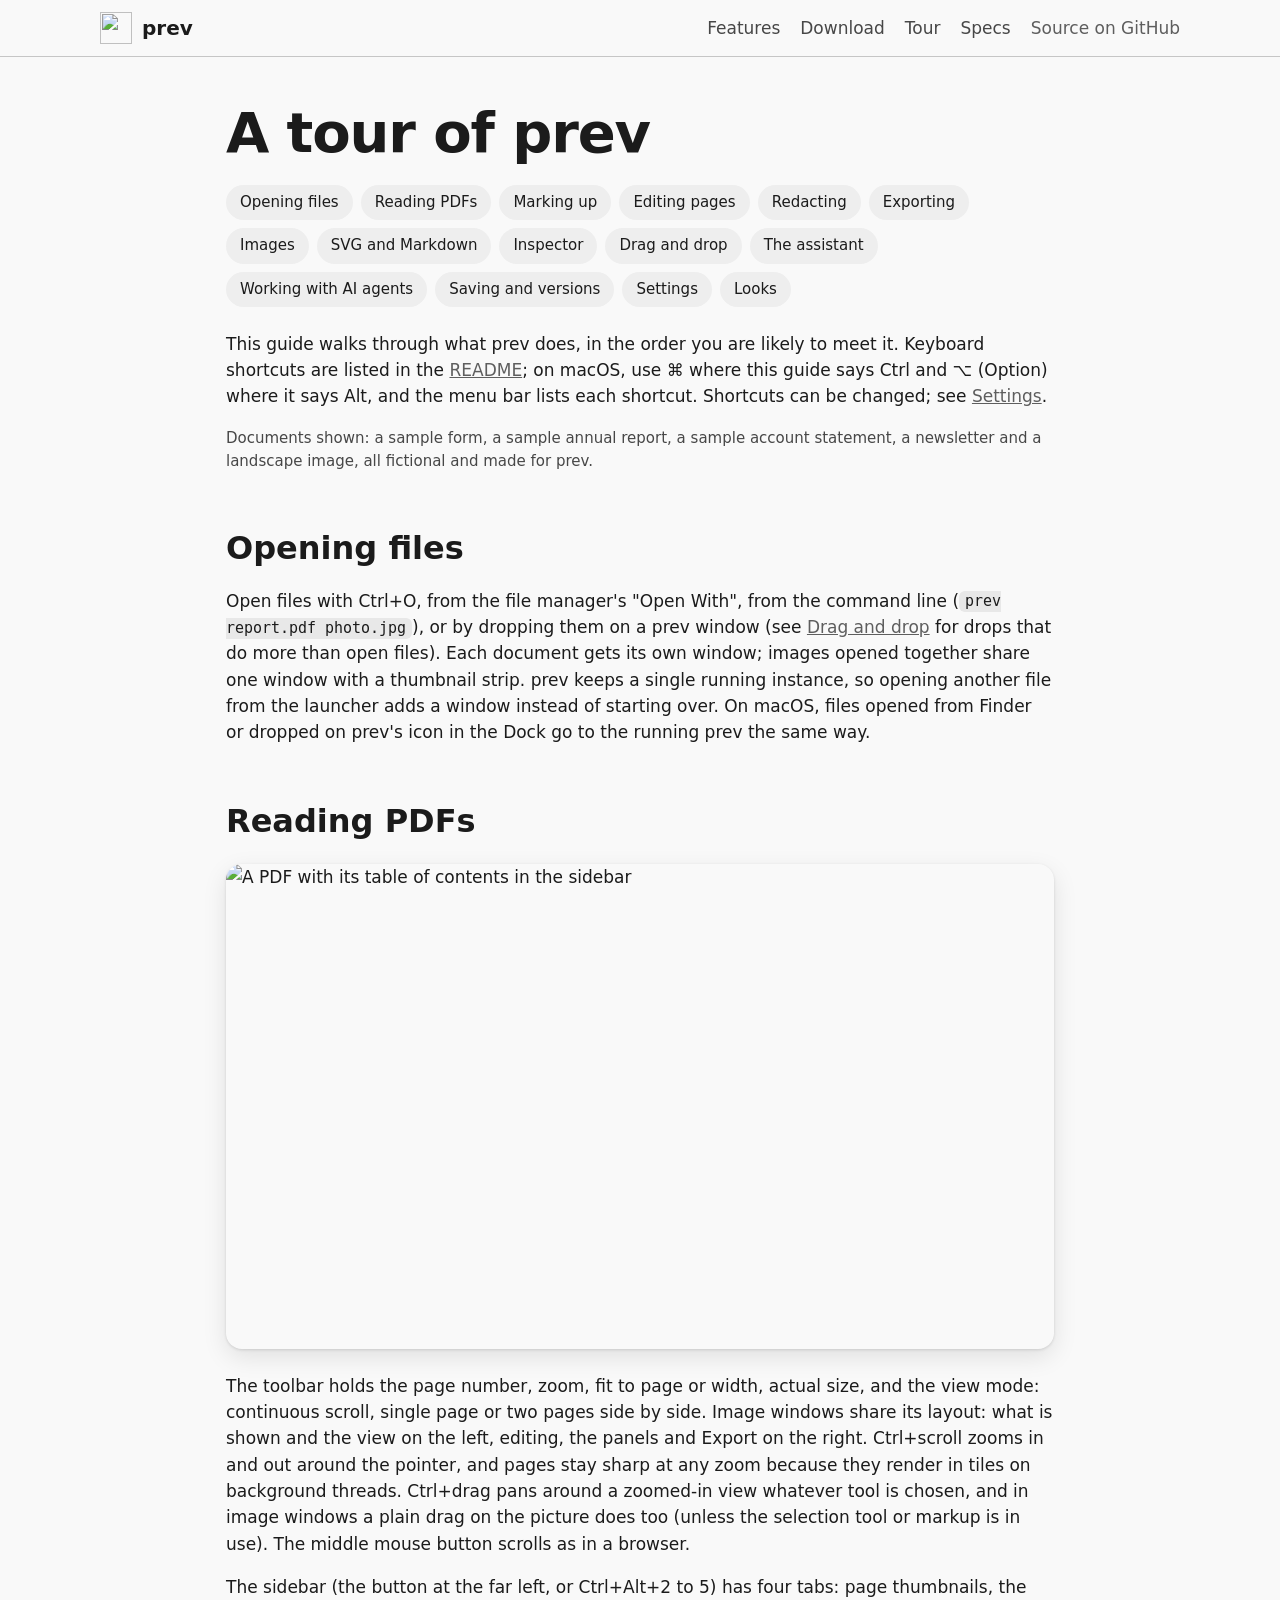
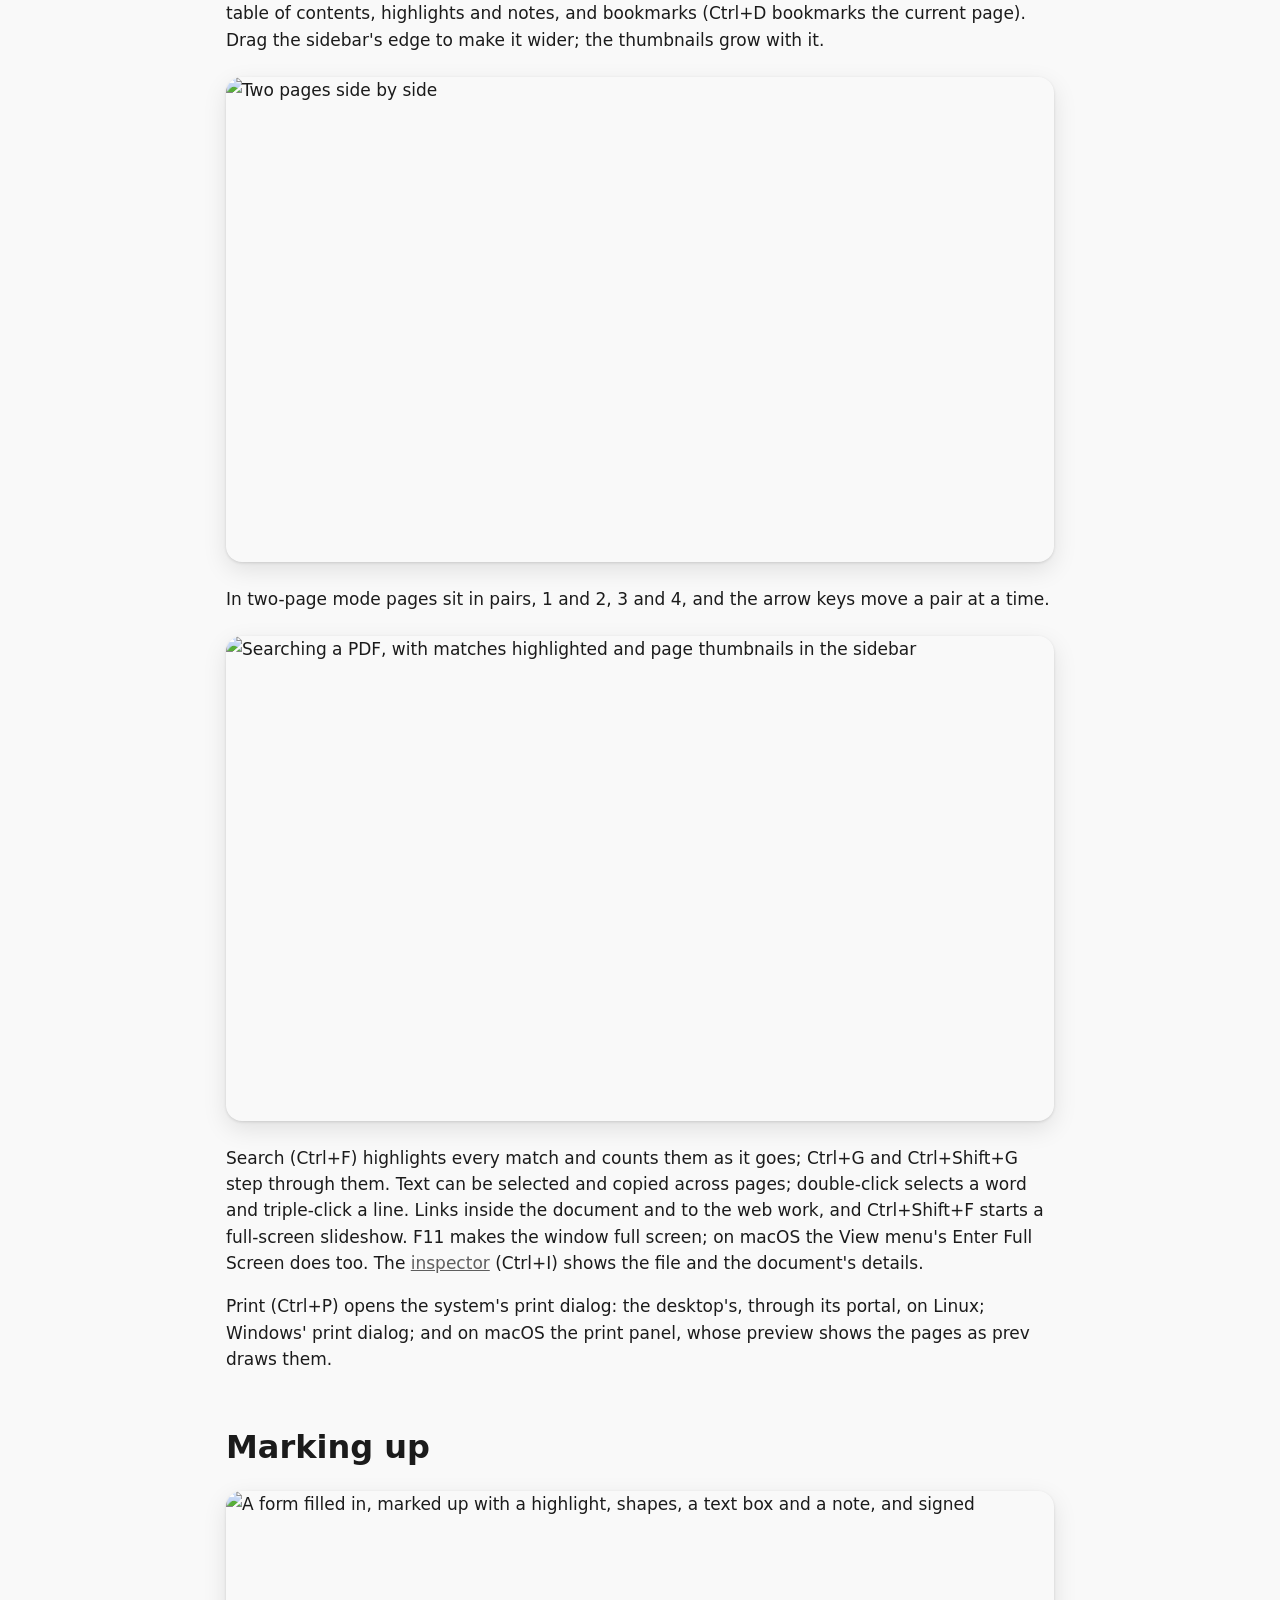
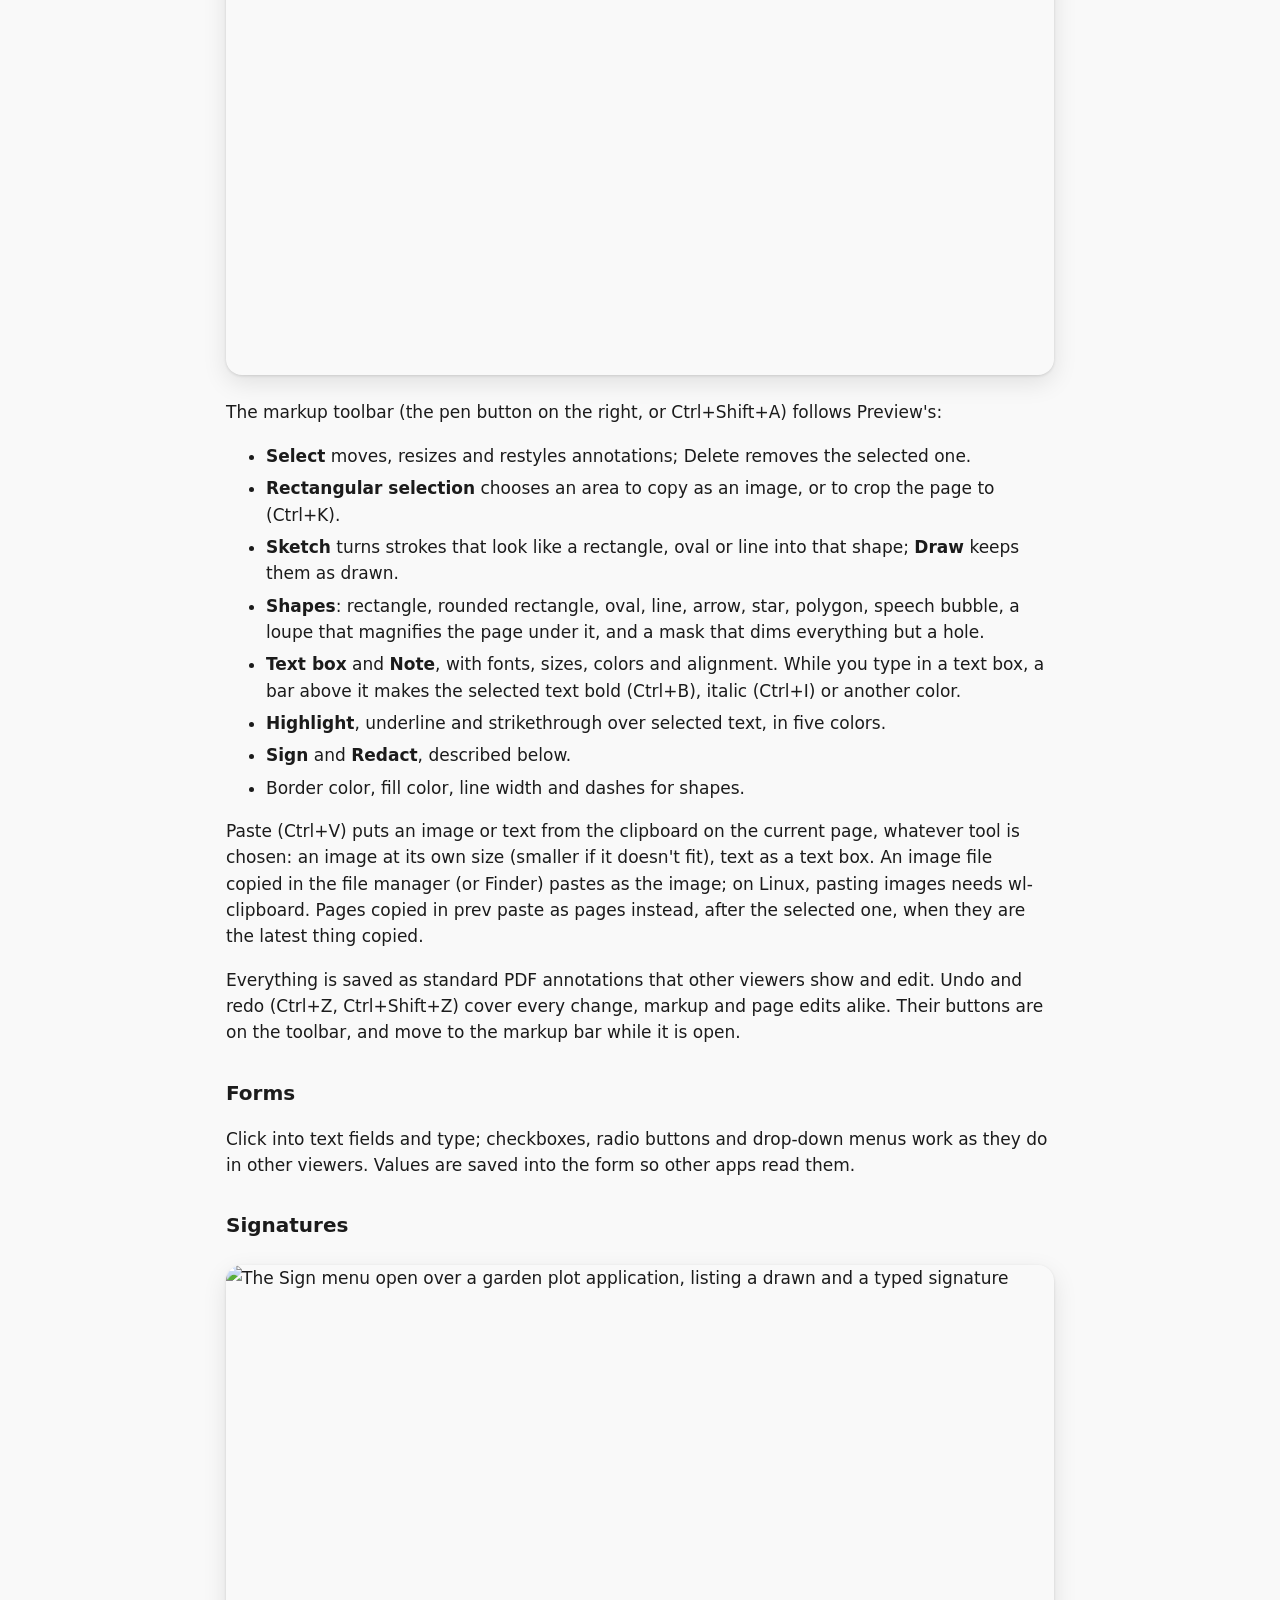
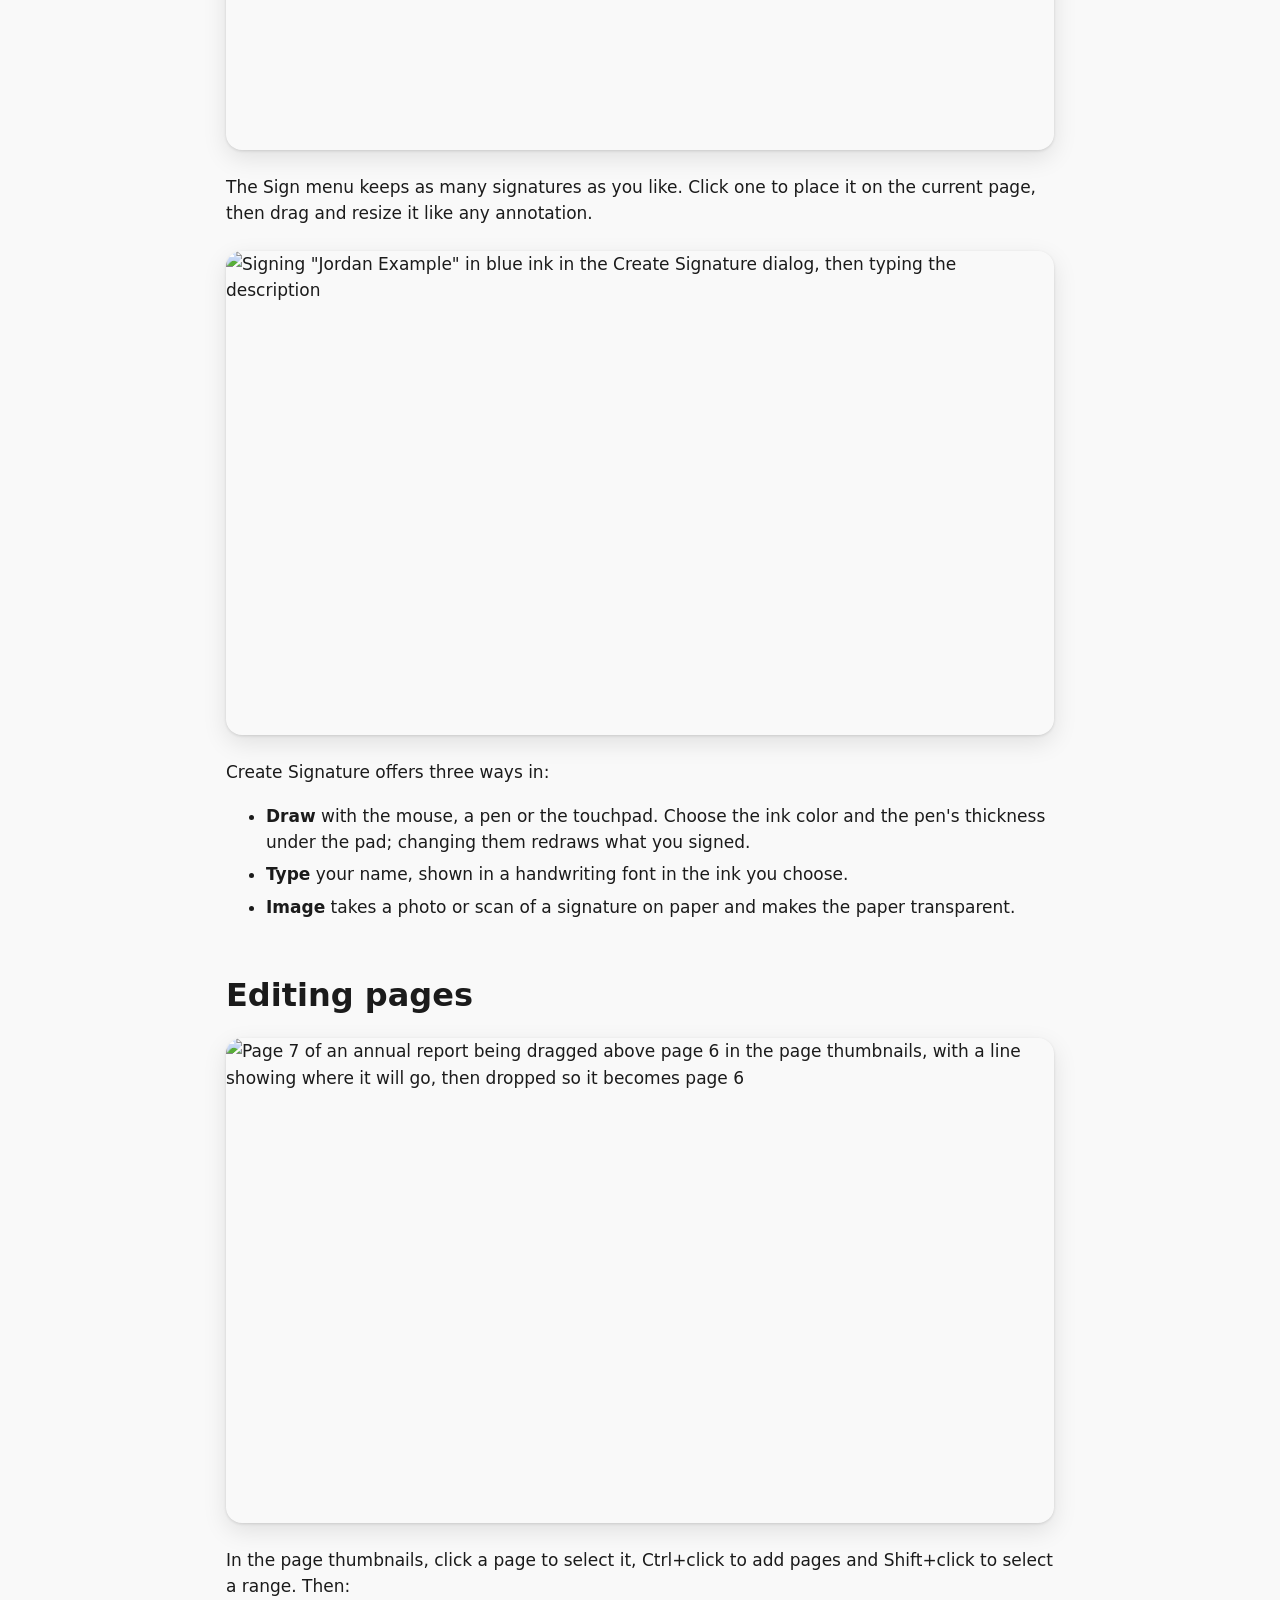
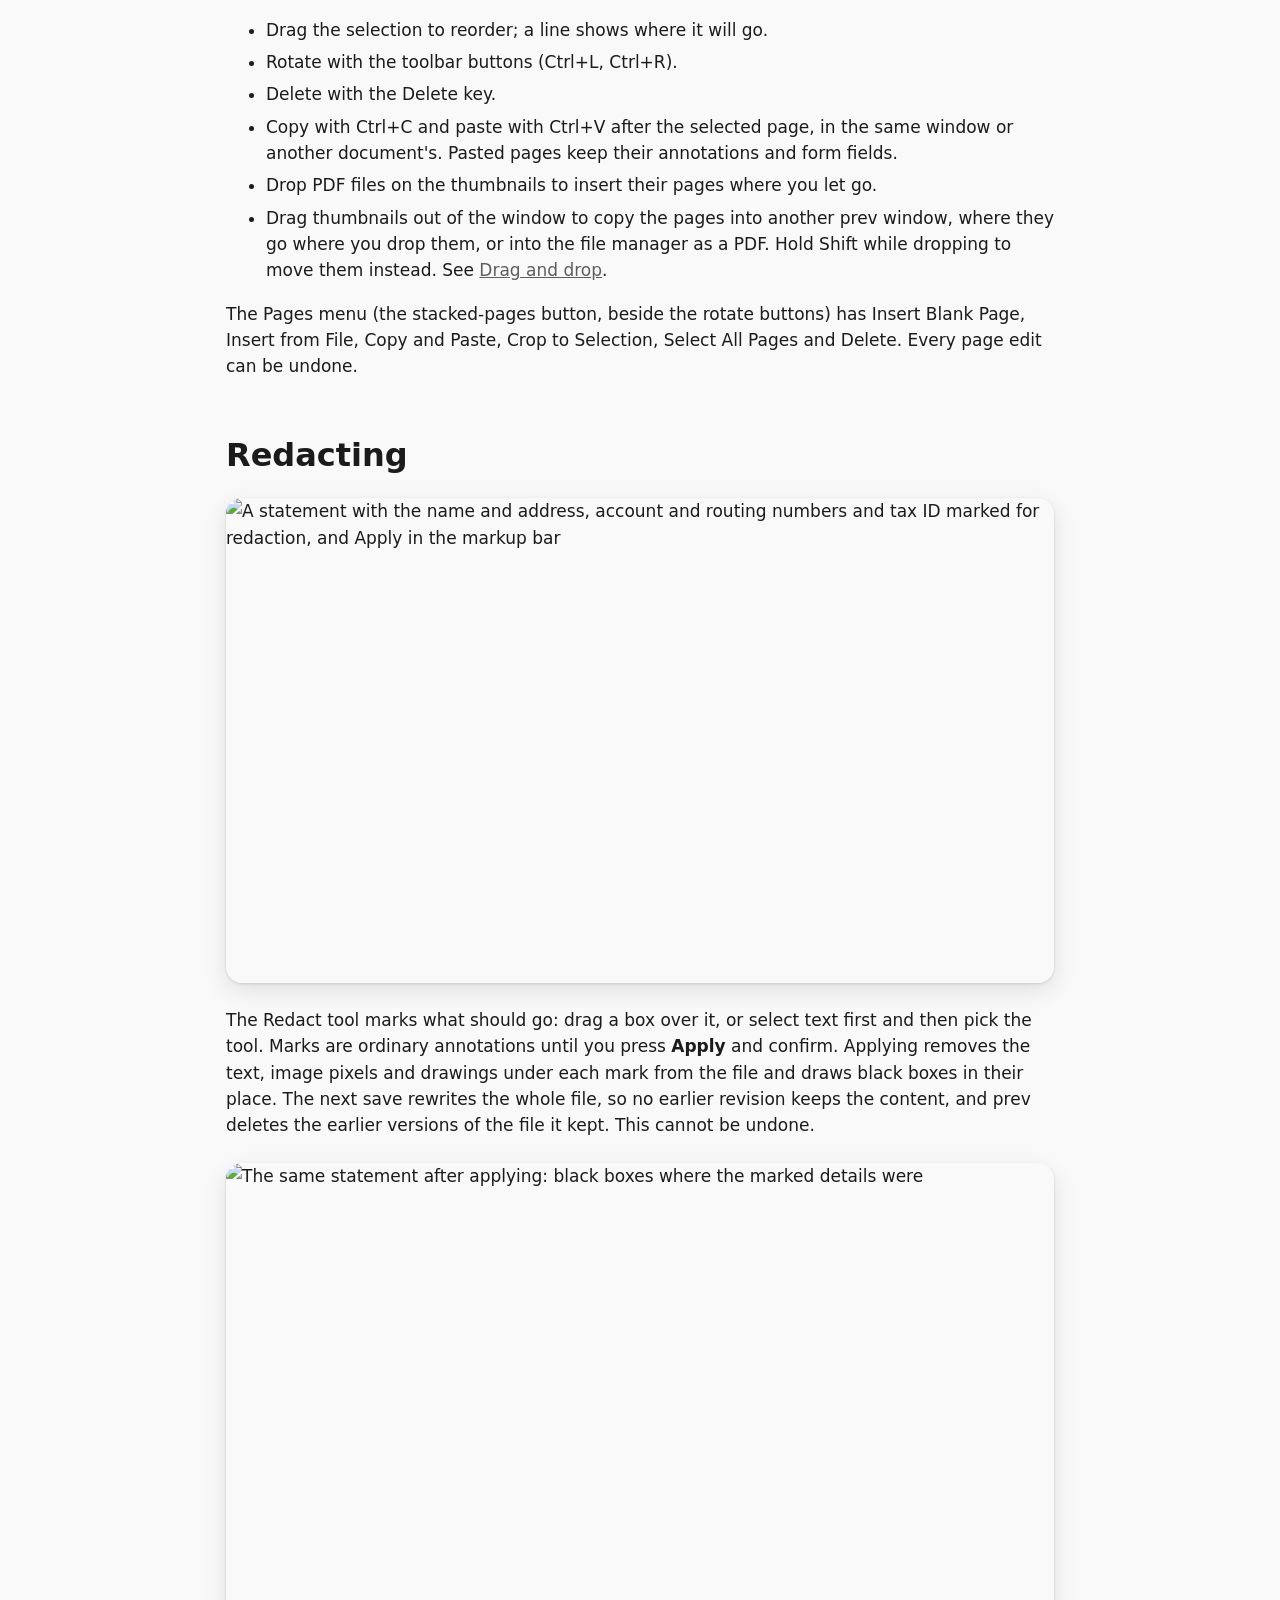
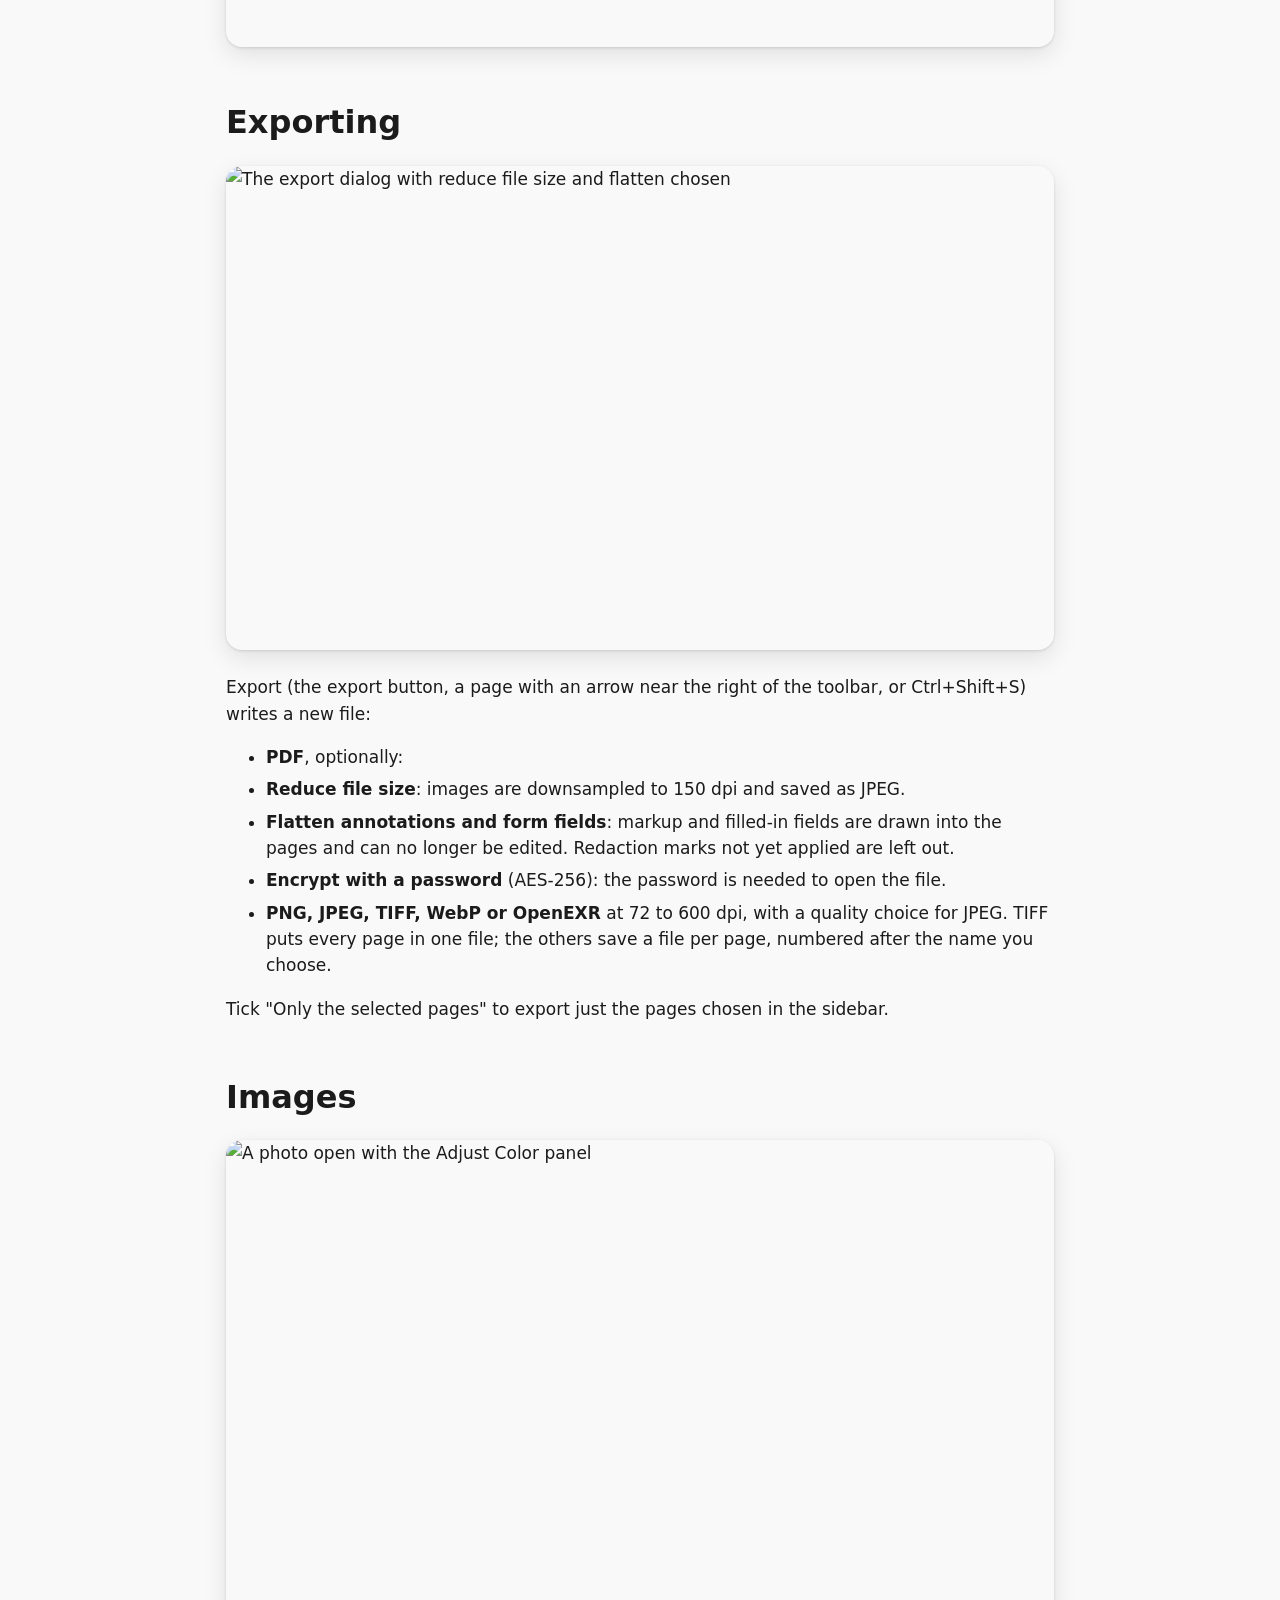
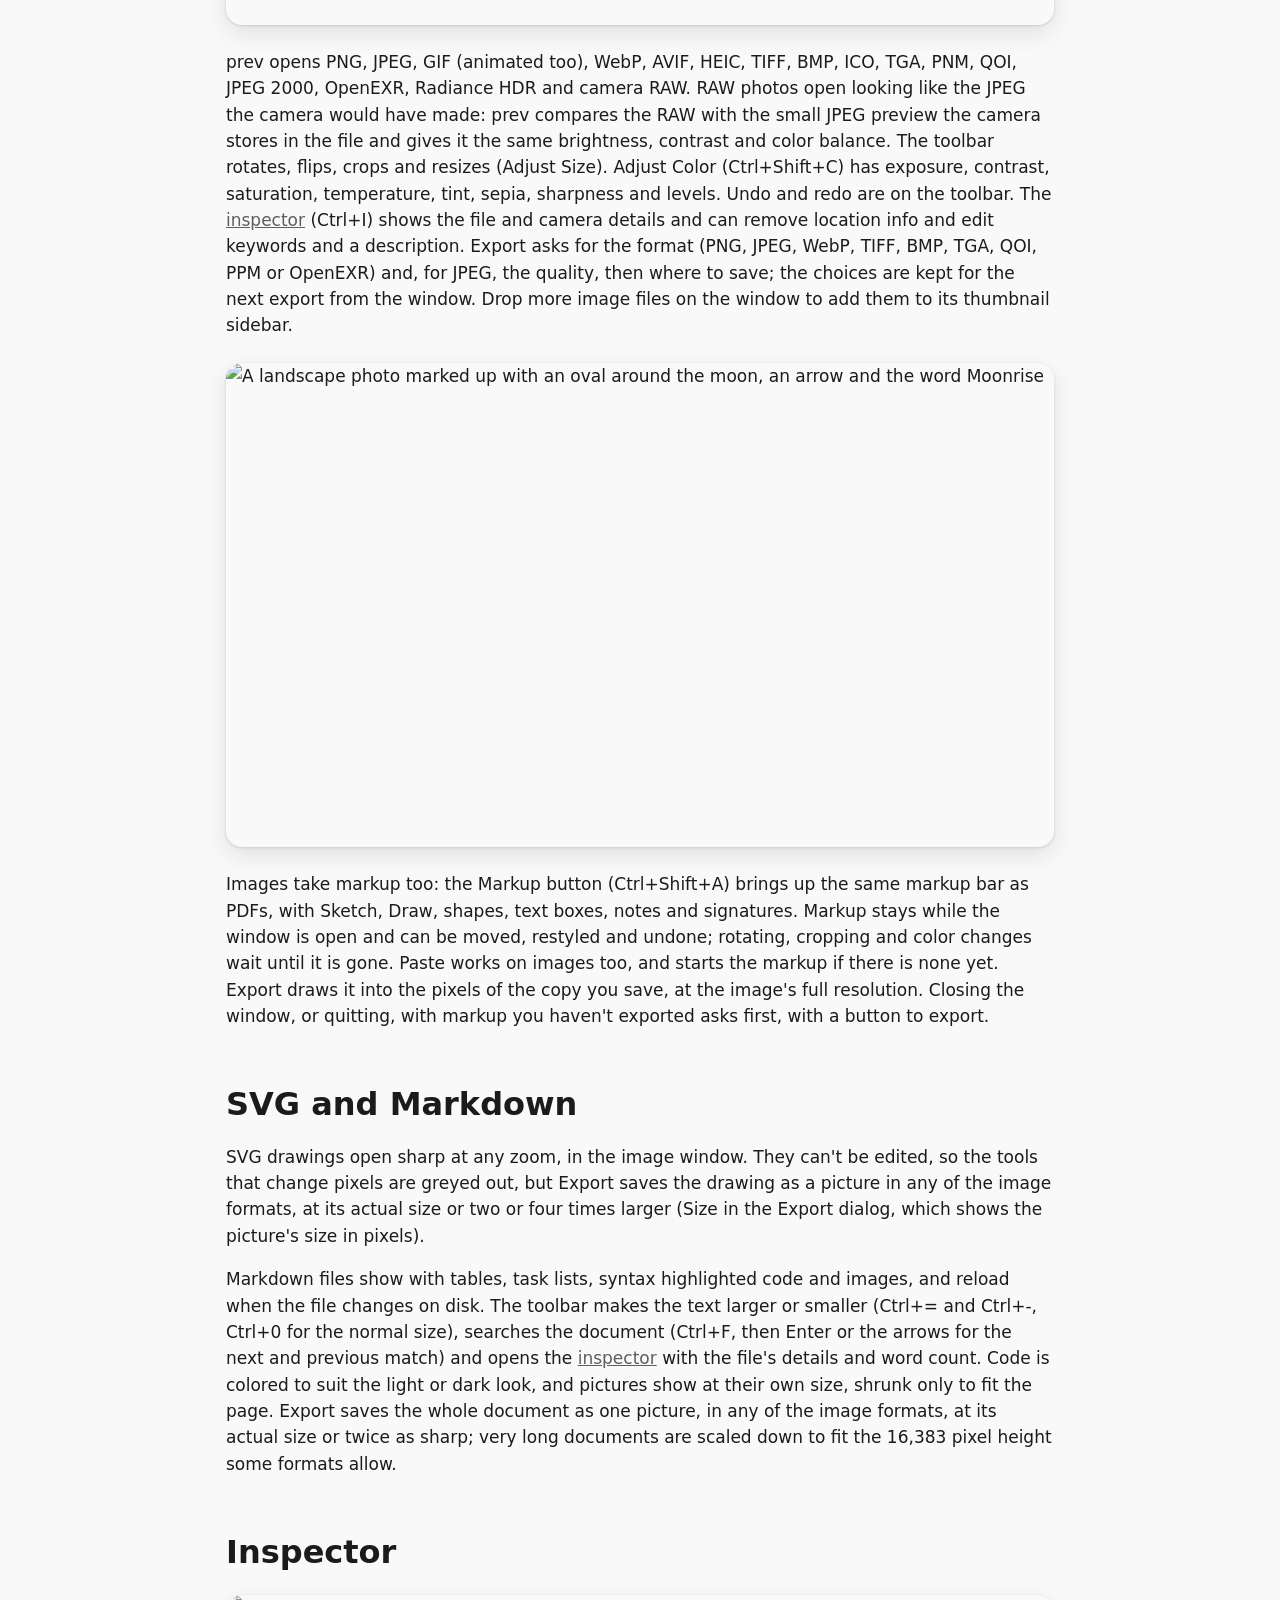
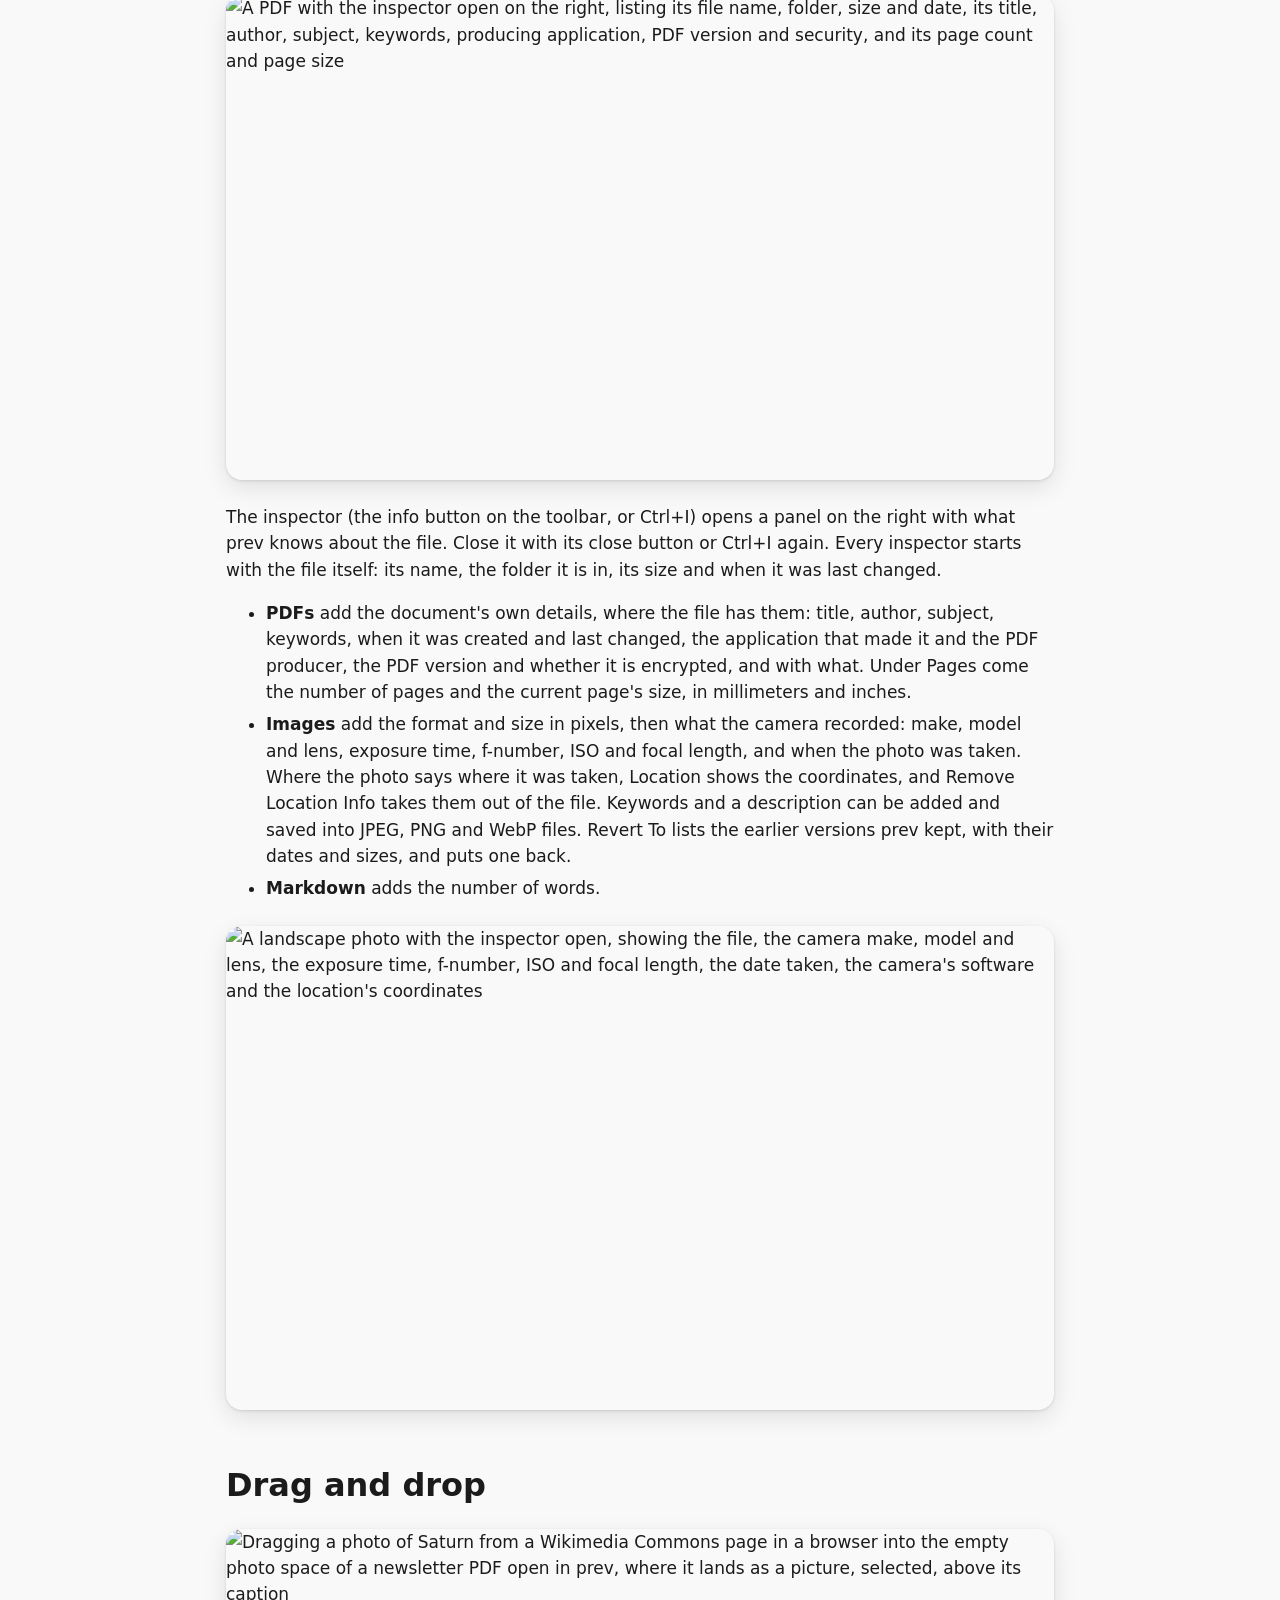
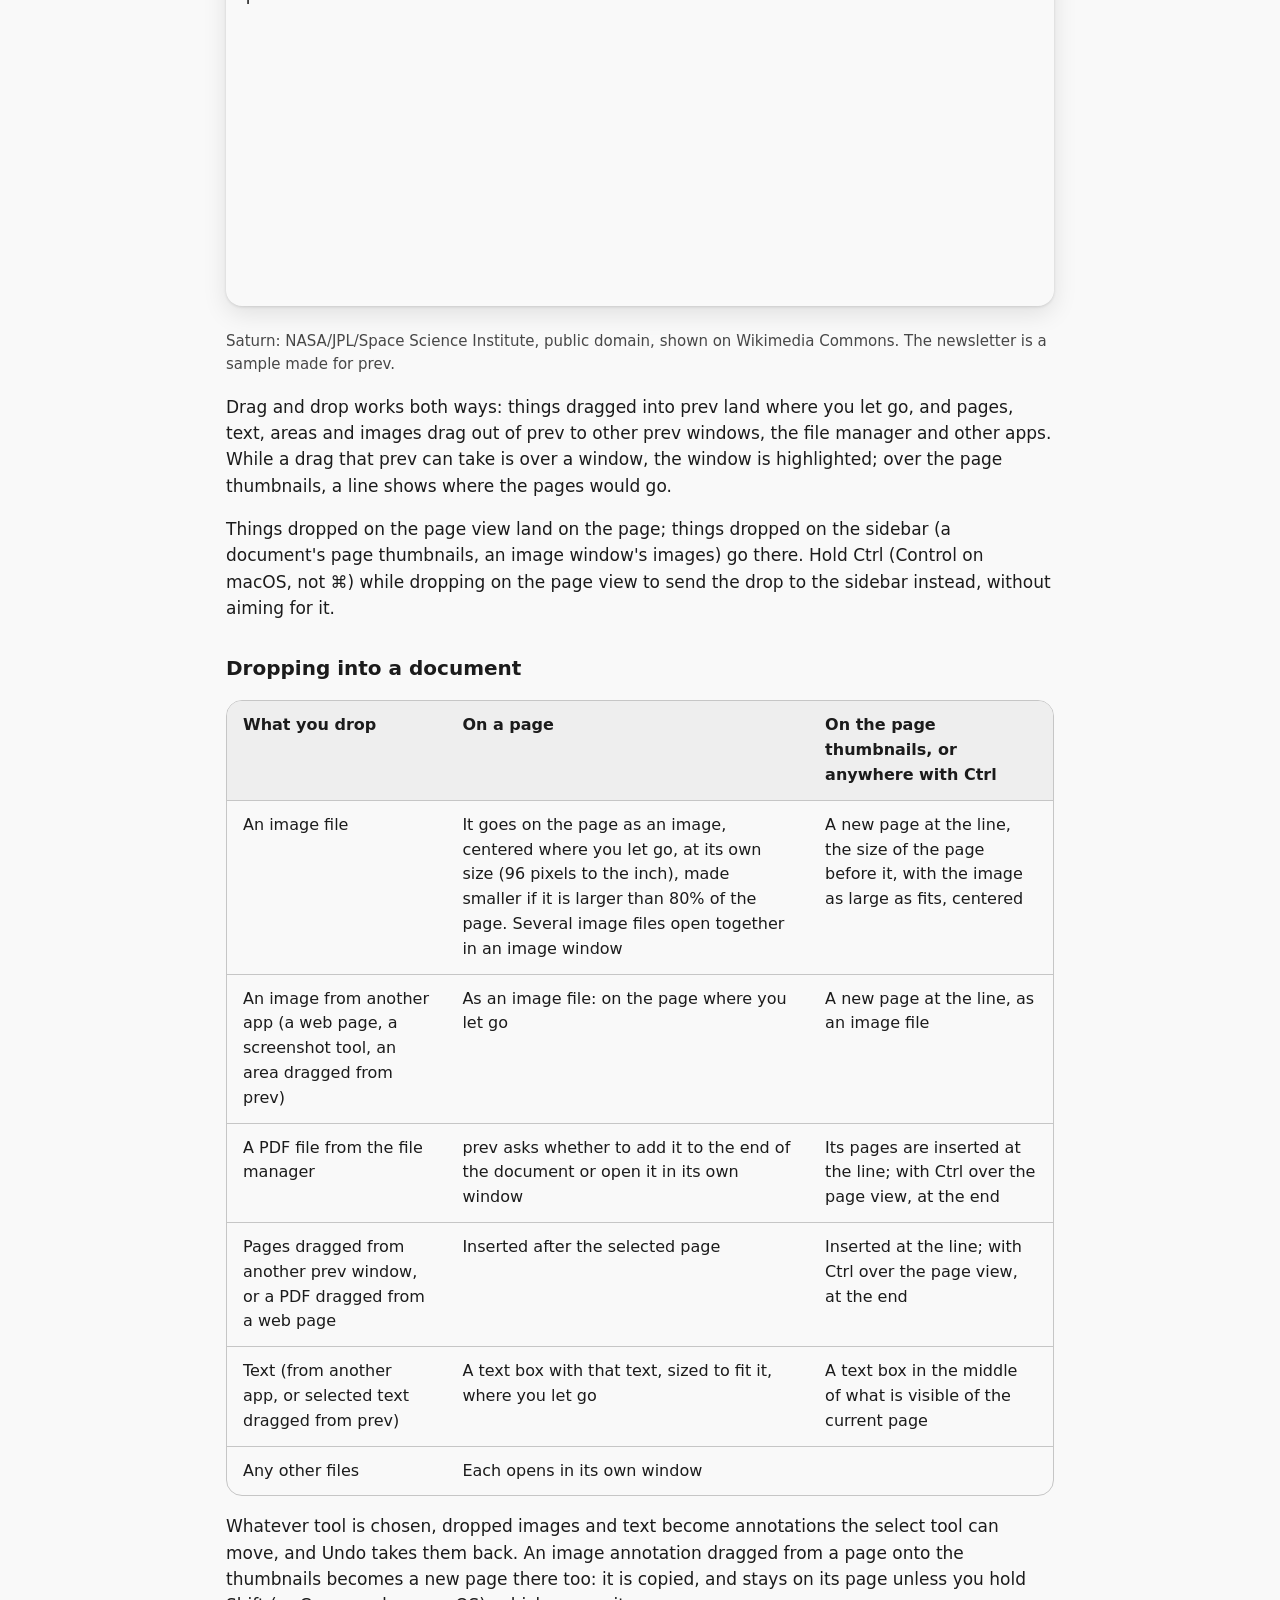
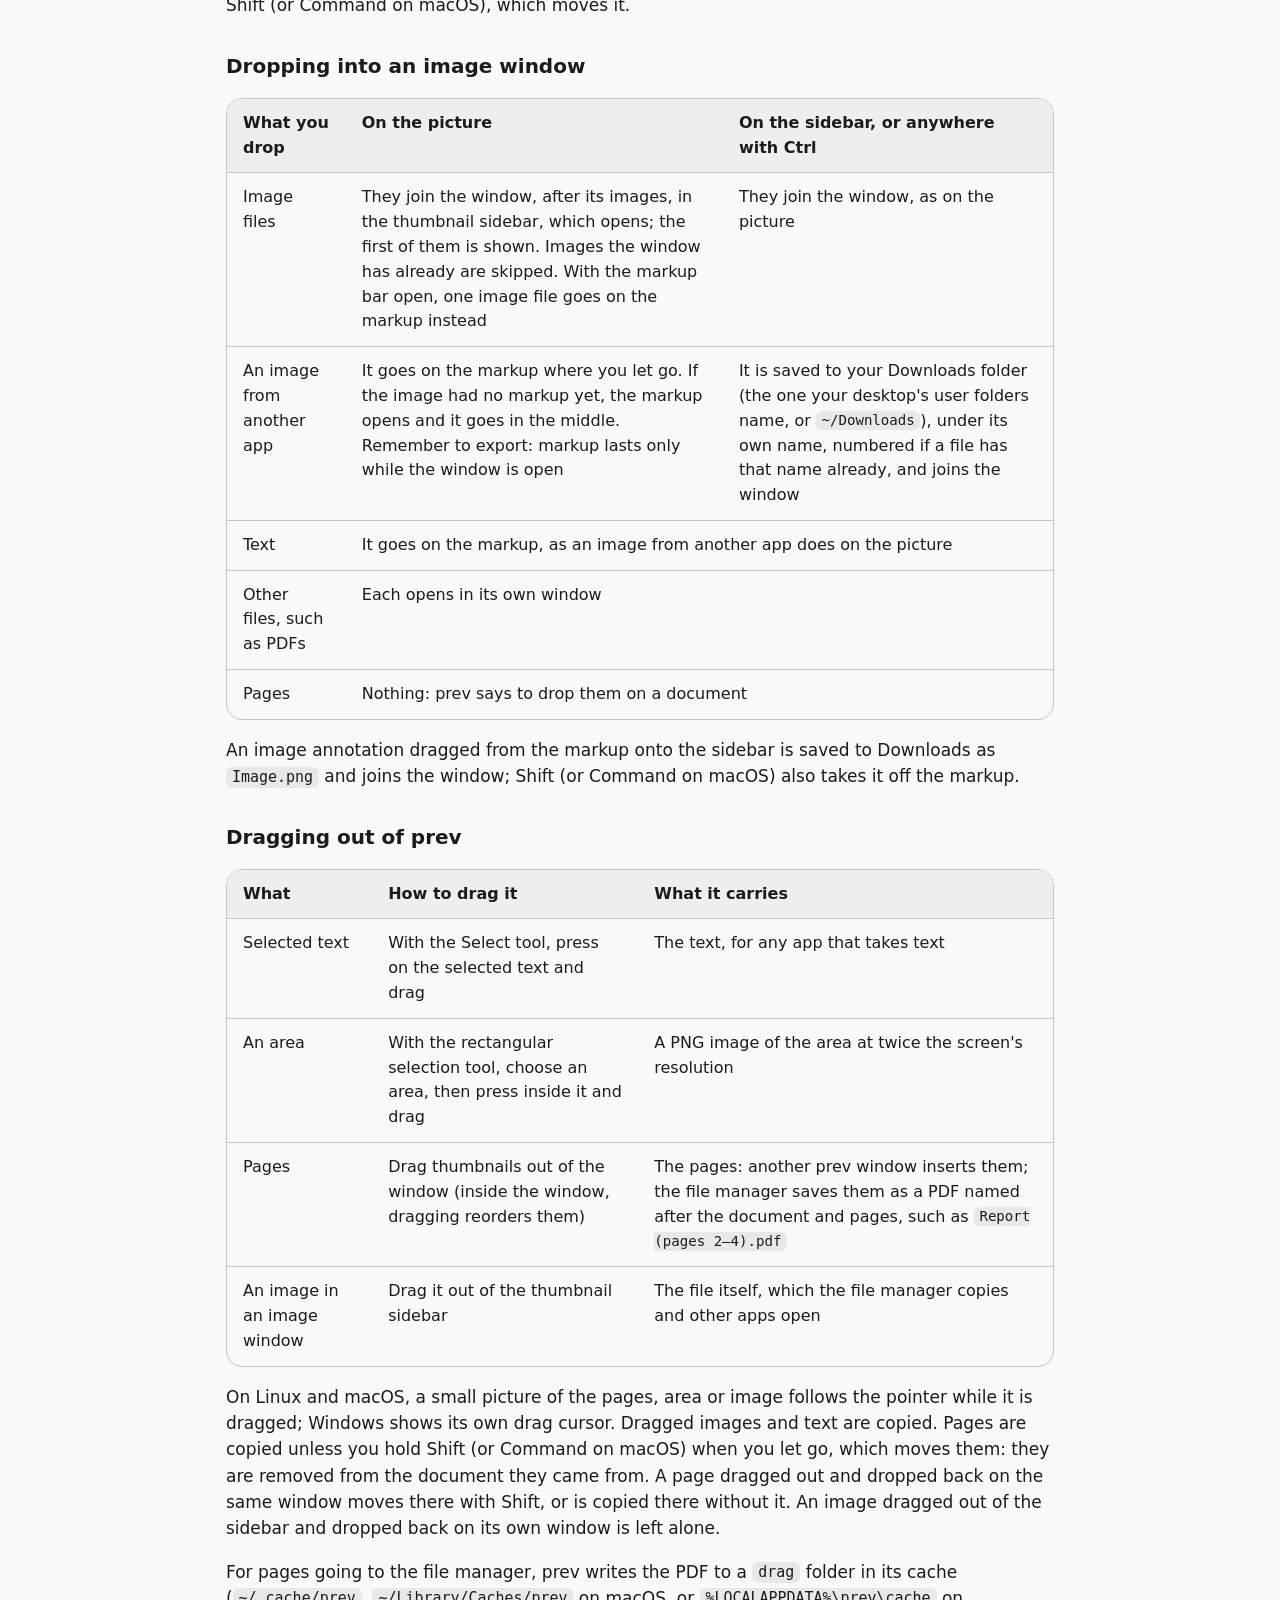
==== site/guide.html @ cb528631 "docs: describe what 2.2.3 brings - The README, the tour and the specifications cover styled text in " ====
<!doctype html>
<html lang="en">
<head>
<meta charset="utf-8">
<meta name="viewport" content="width=device-width, initial-scale=1">
<title>A tour of prev</title>
<meta name="description" content="A walkthrough of everything prev does: reading and marking up PDFs, forms and signatures, page editing, redaction, images, drag and drop, AI agents and settings.">
<link rel="icon" href="icon.svg" type="image/svg+xml">
<link rel="stylesheet" href="style.css">
</head>
<body>

<header class="top">
  <a class="brand" href="./"><img src="icon.svg" alt="" width="32" height="32">prev</a>
  <nav>
    <a href="./#features">Features</a>
    <a href="./#download">Download</a>
    <a href="guide.html">Tour</a>
    <a href="specs.html">Specs</a>
    <a class="repo" href="https://github.com/scrambletools/prev">Source on GitHub</a>
  </nav>
</header>

<main class="guide">
  <h1>A tour of prev</h1>
  <nav class="contents" aria-label="Contents">

<ul>
<li><a href="#opening-files">Opening files</a></li>
<li><a href="#reading-pdfs">Reading PDFs</a></li>
<li><a href="#marking-up">Marking up</a></li>
<li><a href="#editing-pages">Editing pages</a></li>
<li><a href="#redacting">Redacting</a></li>
<li><a href="#exporting">Exporting</a></li>
<li><a href="#images">Images</a></li>
<li><a href="#svg-and-markdown">SVG and Markdown</a></li>
<li><a href="#inspector">Inspector</a></li>
<li><a href="#drag-and-drop">Drag and drop</a></li>
<li><a href="#assistant">The assistant</a></li>
<li><a href="#ai-agents">Working with AI agents</a></li>
<li><a href="#saving-and-versions">Saving and versions</a></li>
<li><a href="#settings">Settings</a></li>
<li><a href="#looks">Looks</a></li>
</ul>

  </nav>
<p>This guide walks through what prev does, in the order you are likely to
meet it. Keyboard shortcuts are listed in the <a href="https://github.com/scrambletools/prev#keyboard-shortcuts">README</a>;
on macOS, use ⌘ where this guide says Ctrl and ⌥ (Option) where it says
Alt, and the menu bar lists each shortcut. Shortcuts can be changed; see
<a href="#settings">Settings</a>.</p>
<p class="small">Documents shown: a sample form, a sample annual report, a sample
account statement, a newsletter and a landscape image, all fictional and
made for prev.</p>
<h2 id="opening-files">Opening files</h2>
<p>Open files with Ctrl+O, from the file manager's "Open With", from the
command line (<code>prev report.pdf photo.jpg</code>), or by dropping them on a prev
window (see <a href="#drag-and-drop">Drag and drop</a> for drops that do more than
open files). Each document gets its own window; images opened together
share one window with a thumbnail strip. prev keeps a single running instance,
so opening another file from the launcher adds a window instead of
starting over. On macOS, files opened from Finder or dropped on prev's
icon in the Dock go to the running prev the same way.</p>
<h2 id="reading-pdfs">Reading PDFs</h2>
<figure><img class="shot" src="screenshots/table-of-contents.png" alt="A PDF with its table of contents in the sidebar" width="1360" height="796" loading="lazy"></figure>
<p>The toolbar holds the page number, zoom, fit to page or width, actual
size, and the view mode: continuous scroll, single page or two pages side
by side. Image windows share its layout: what is shown and the view on
the left, editing, the panels and Export on the right.
Ctrl+scroll zooms in and out around the pointer, and pages stay sharp at
any zoom because they render in tiles on background threads. Ctrl+drag pans
around a zoomed-in view whatever tool is chosen, and in image windows a
plain drag on the picture does too (unless the selection tool or markup
is in use). The middle mouse button scrolls as in a browser.</p>
<p>The sidebar (the button at the far left, or Ctrl+Alt+2 to 5) has four
tabs: page thumbnails, the table of contents, highlights and notes, and
bookmarks (Ctrl+D bookmarks the current page). Drag the sidebar's edge to
make it wider; the thumbnails grow with it.</p>
<figure><img class="shot" src="screenshots/two-pages.png" alt="Two pages side by side" width="1360" height="796" loading="lazy"></figure>
<p>In two-page mode pages sit in pairs, 1 and 2, 3 and 4, and the arrow keys
move a pair at a time.</p>
<figure><img class="shot" src="screenshots/search.png" alt="Searching a PDF, with matches highlighted and page thumbnails in the sidebar" width="1360" height="796" loading="lazy"></figure>
<p>Search (Ctrl+F) highlights every match and counts them as it goes;
Ctrl+G and Ctrl+Shift+G step through them. Text can be selected and
copied across pages; double-click selects a word and triple-click a line.
Links inside the document and to the web work, and Ctrl+Shift+F starts a
full-screen slideshow. F11 makes the window full screen; on macOS the
View menu's Enter Full Screen does too. The <a href="#inspector">inspector</a>
(Ctrl+I) shows the file and the document's details.</p>
<p>Print (Ctrl+P) opens the system's print dialog: the desktop's, through
its portal, on Linux; Windows' print dialog; and on macOS the print panel,
whose preview shows the pages as prev draws them.</p>
<h2 id="marking-up">Marking up</h2>
<figure><img class="shot" src="screenshots/markup.png" alt="A form filled in, marked up with a highlight, shapes, a text box and a note, and signed" width="1360" height="796" loading="lazy"></figure>
<p>The markup toolbar (the pen button on the right, or Ctrl+Shift+A) follows
Preview's:</p>
<ul>
<li><strong>Select</strong> moves, resizes and restyles annotations; Delete removes the
  selected one.</li>
<li><strong>Rectangular selection</strong> chooses an area to copy as an image, or to
  crop the page to (Ctrl+K).</li>
<li><strong>Sketch</strong> turns strokes that look like a rectangle, oval or line into
  that shape; <strong>Draw</strong> keeps them as drawn.</li>
<li><strong>Shapes</strong>: rectangle, rounded rectangle, oval, line, arrow, star,
  polygon, speech bubble, a loupe that magnifies the page under it, and a
  mask that dims everything but a hole.</li>
<li><strong>Text box</strong> and <strong>Note</strong>, with fonts, sizes, colors and alignment. While you type in a text box, a bar above it makes the selected text bold (Ctrl+B), italic (Ctrl+I) or another color.</li>
<li><strong>Highlight</strong>, underline and strikethrough over selected text, in five
  colors.</li>
<li><strong>Sign</strong> and <strong>Redact</strong>, described below.</li>
<li>Border color, fill color, line width and dashes for shapes.</li>
</ul>
<p>Paste (Ctrl+V) puts an image or text from the clipboard on the current
page, whatever tool is chosen: an image at its own size (smaller if it
doesn't fit), text as a text box. An image file copied in the file
manager (or Finder) pastes as the image; on Linux, pasting images needs
wl-clipboard. Pages copied in prev paste as pages instead,
after the selected one, when they are the latest thing copied.</p>
<p>Everything is saved as standard PDF annotations that other viewers show
and edit. Undo and redo (Ctrl+Z, Ctrl+Shift+Z) cover every change,
markup and page edits alike. Their buttons are on the toolbar, and move
to the markup bar while it is open.</p>
<h3 id="forms">Forms</h3>
<p>Click into text fields and type; checkboxes, radio buttons and drop-down
menus work as they do in other viewers. Values are saved into the form so
other apps read them.</p>
<h3 id="signatures">Signatures</h3>
<figure><img class="shot" src="screenshots/signatures.png" alt="The Sign menu open over a garden plot application, listing a drawn and a typed signature" width="1360" height="796" loading="lazy"></figure>
<p>The Sign menu keeps as many signatures as you like. Click one to place it
on the current page, then drag and resize it like any annotation.</p>
<figure><img class="shot" src="screenshots/signature-draw.gif" alt="Signing &quot;Jordan Example&quot; in blue ink in the Create Signature dialog, then typing the description" width="1360" height="796" loading="lazy"></figure>
<p>Create Signature offers three ways in:</p>
<ul>
<li><strong>Draw</strong> with the mouse, a pen or the touchpad. Choose the ink color
  and the pen's thickness under the pad; changing them redraws what you
  signed.</li>
<li><strong>Type</strong> your name, shown in a handwriting font in the ink you choose.</li>
<li><strong>Image</strong> takes a photo or scan of a signature on paper and makes the
  paper transparent.</li>
</ul>
<h2 id="editing-pages">Editing pages</h2>
<figure><img class="shot" src="screenshots/pages.gif" alt="Page 7 of an annual report being dragged above page 6 in the page thumbnails, with a line showing where it will go, then dropped so it becomes page 6" width="1360" height="796" loading="lazy"></figure>
<p>In the page thumbnails, click a page to select it, Ctrl+click to add
pages and Shift+click to select a range. Then:</p>
<ul>
<li>Drag the selection to reorder; a line shows where it will go.</li>
<li>Rotate with the toolbar buttons (Ctrl+L, Ctrl+R).</li>
<li>Delete with the Delete key.</li>
<li>Copy with Ctrl+C and paste with Ctrl+V after the selected page, in the
  same window or another document's. Pasted pages keep their annotations
  and form fields.</li>
<li>Drop PDF files on the thumbnails to insert their pages where you let
  go.</li>
<li>Drag thumbnails out of the window to copy the pages into another prev
  window, where they go where you drop them, or into the file manager as
  a PDF. Hold Shift while dropping to move them instead. See
  <a href="#drag-and-drop">Drag and drop</a>.</li>
</ul>
<p>The Pages menu (the stacked-pages button, beside the rotate buttons) has
Insert Blank Page, Insert from File, Copy and Paste, Crop to Selection,
Select All Pages and Delete. Every page edit can be undone.</p>
<h2 id="redacting">Redacting</h2>
<figure><img class="shot" src="screenshots/redaction.png" alt="A statement with the name and address, account and routing numbers and tax ID marked for redaction, and Apply in the markup bar" width="1360" height="796" loading="lazy"></figure>
<p>The Redact tool marks what should go: drag a box over it, or select text
first and then pick the tool. Marks are ordinary annotations until you
press <strong>Apply</strong> and confirm. Applying removes the text, image pixels and
drawings under each mark from the file and draws black boxes in their
place. The next save rewrites the whole file, so no earlier revision
keeps the content, and prev deletes the earlier versions of the file it
kept. This cannot be undone.</p>
<figure><img class="shot" src="screenshots/redaction-applied.png" alt="The same statement after applying: black boxes where the marked details were" width="1360" height="796" loading="lazy"></figure>
<h2 id="exporting">Exporting</h2>
<figure><img class="shot" src="screenshots/export.png" alt="The export dialog with reduce file size and flatten chosen" width="1360" height="796" loading="lazy"></figure>
<p>Export (the export button, a page with an arrow near the right of the
toolbar, or Ctrl+Shift+S) writes a new file:</p>
<ul>
<li><strong>PDF</strong>, optionally:</li>
<li><strong>Reduce file size</strong>: images are downsampled to 150 dpi and saved as
    JPEG.</li>
<li><strong>Flatten annotations and form fields</strong>: markup and filled-in fields
    are drawn into the pages and can no longer be edited. Redaction
    marks not yet applied are left out.</li>
<li><strong>Encrypt with a password</strong> (AES-256): the password is needed to open
    the file.</li>
<li><strong>PNG, JPEG, TIFF, WebP or OpenEXR</strong> at 72 to 600 dpi, with a quality
  choice for JPEG. TIFF puts every page in one file; the others save a
  file per page, numbered after the name you choose.</li>
</ul>
<p>Tick "Only the selected pages" to export just the pages chosen in the
sidebar.</p>
<h2 id="images">Images</h2>
<figure><img class="shot" src="screenshots/image-editing.png" alt="A photo open with the Adjust Color panel" width="1360" height="796" loading="lazy"></figure>
<p>prev opens PNG, JPEG, GIF (animated too), WebP, AVIF, HEIC, TIFF, BMP,
ICO, TGA, PNM, QOI, JPEG 2000, OpenEXR, Radiance HDR and camera RAW.
RAW photos open looking like the JPEG the camera would have made: prev
compares the RAW with the small JPEG preview the camera stores in the
file and gives it the same brightness, contrast and color balance. The
toolbar rotates, flips, crops and resizes (Adjust Size). Adjust Color
(Ctrl+Shift+C) has exposure, contrast, saturation, temperature, tint,
sepia, sharpness and levels. Undo and redo are on the toolbar. The
<a href="#inspector">inspector</a> (Ctrl+I) shows the file and camera details and can remove
location info and edit keywords and a description. Export asks for the
format (PNG, JPEG, WebP, TIFF, BMP, TGA, QOI, PPM or OpenEXR) and, for
JPEG, the quality, then where to save; the choices are kept for the next
export from the window. Drop more image files
on the window to add them to its thumbnail sidebar.</p>
<figure><img class="shot" src="screenshots/image-markup.png" alt="A landscape photo marked up with an oval around the moon, an arrow and the word Moonrise" width="1360" height="796" loading="lazy"></figure>
<p>Images take markup too: the Markup button (Ctrl+Shift+A) brings up the
same markup bar as PDFs, with Sketch, Draw, shapes, text boxes, notes and
signatures. Markup stays while the window is open and can be moved,
restyled and undone; rotating, cropping and color changes wait until it
is gone. Paste works on images too, and starts the markup if there is
none yet. Export draws it into the pixels of the copy you save, at the
image's full resolution. Closing the window, or quitting, with markup
you haven't exported asks first, with a button to export.</p>
<h2 id="svg-and-markdown">SVG and Markdown</h2>
<p>SVG drawings open sharp at any zoom, in the image window. They can't be
edited, so the tools that change pixels are greyed out, but Export saves
the drawing as a picture in any of the image formats, at its actual size
or two or four times larger (Size in the Export dialog, which shows the
picture's size in pixels).</p>
<p>Markdown files show with tables, task lists, syntax highlighted code and
images, and reload when the file changes on disk. The toolbar makes the
text larger or smaller (Ctrl+= and Ctrl+-, Ctrl+0 for the normal size),
searches the document (Ctrl+F, then Enter or the arrows for the next and
previous match) and opens the <a href="#inspector">inspector</a> with the
file's details and word count. Code is colored to suit the light or dark look, and pictures show
at their own size, shrunk only to fit the page. Export saves the whole
document as one picture, in any of the image formats, at its actual size
or twice as sharp; very long documents are scaled down to fit the
16,383 pixel height some formats allow.</p>
<h2 id="inspector">Inspector</h2>
<figure><img class="shot" src="screenshots/inspector.png" alt="A PDF with the inspector open on the right, listing its file name, folder, size and date, its title, author, subject, keywords, producing application, PDF version and security, and its page count and page size" width="1360" height="796" loading="lazy"></figure>
<p>The inspector (the info button on the toolbar, or Ctrl+I) opens a panel
on the right with what prev knows about the file. Close it with its close
button or Ctrl+I again. Every inspector starts with the file itself: its
name, the folder it is in, its size and when it was last changed.</p>
<ul>
<li><strong>PDFs</strong> add the document's own details, where the file has them: title,
  author, subject, keywords, when it was created and last changed, the
  application that made it and the PDF producer, the PDF version and
  whether it is encrypted, and with what. Under Pages come the number of
  pages and the current page's size, in millimeters and inches.</li>
<li><strong>Images</strong> add the format and size in pixels, then what the camera
  recorded: make, model and lens, exposure time, f-number, ISO and focal
  length, and when the photo was taken. Where the photo says where it was
  taken, Location shows the coordinates, and Remove Location Info takes
  them out of the file. Keywords and a description can be added and
  saved into JPEG, PNG and WebP files. Revert To lists the earlier
  versions prev kept, with their dates and sizes, and puts one back.</li>
<li><strong>Markdown</strong> adds the number of words.</li>
</ul>
<figure><img class="shot" src="screenshots/image-inspector.png" alt="A landscape photo with the inspector open, showing the file, the camera make, model and lens, the exposure time, f-number, ISO and focal length, the date taken, the camera's software and the location's coordinates" width="1360" height="796" loading="lazy"></figure>
<h2 id="drag-and-drop">Drag and drop</h2>
<figure><img class="shot" src="screenshots/drag-from-browser.gif" alt="Dragging a photo of Saturn from a Wikimedia Commons page in a browser into the empty photo space of a newsletter PDF open in prev, where it lands as a picture, selected, above its caption" width="1360" height="620" loading="lazy"></figure>
<p class="small">Saturn: NASA/JPL/Space Science Institute, public domain, shown on
Wikimedia Commons. The newsletter is a sample made for prev.</p>
<p>Drag and drop works both ways: things dragged into prev land where you
let go, and pages, text, areas and images drag out of prev to other prev
windows, the file manager and other apps. While a drag that prev can
take is over a window, the window is highlighted; over the page
thumbnails, a line shows where the pages would go.</p>
<p>Things dropped on the page view land on the page; things dropped on
the sidebar (a document's page thumbnails, an image window's images) go
there. Hold Ctrl (Control on macOS, not ⌘) while dropping on the page
view to send the drop to the sidebar instead, without aiming for it.</p>
<h3 id="dropping-into-a-document">Dropping into a document</h3>
<div class="table"><table>
<thead>
<tr>
<th>What you drop</th>
<th>On a page</th>
<th>On the page thumbnails, or anywhere with Ctrl</th>
</tr>
</thead>
<tbody>
<tr>
<td>An image file</td>
<td>It goes on the page as an image, centered where you let go, at its own size (96 pixels to the inch), made smaller if it is larger than 80% of the page. Several image files open together in an image window</td>
<td>A new page at the line, the size of the page before it, with the image as large as fits, centered</td>
</tr>
<tr>
<td>An image from another app (a web page, a screenshot tool, an area dragged from prev)</td>
<td>As an image file: on the page where you let go</td>
<td>A new page at the line, as an image file</td>
</tr>
<tr>
<td>A PDF file from the file manager</td>
<td>prev asks whether to add it to the end of the document or open it in its own window</td>
<td>Its pages are inserted at the line; with Ctrl over the page view, at the end</td>
</tr>
<tr>
<td>Pages dragged from another prev window, or a PDF dragged from a web page</td>
<td>Inserted after the selected page</td>
<td>Inserted at the line; with Ctrl over the page view, at the end</td>
</tr>
<tr>
<td>Text (from another app, or selected text dragged from prev)</td>
<td>A text box with that text, sized to fit it, where you let go</td>
<td>A text box in the middle of what is visible of the current page</td>
</tr>
<tr>
<td>Any other files</td>
<td colspan="2">Each opens in its own window</td>
</tr>
</tbody>
</table></div>
<p>Whatever tool is chosen, dropped images and text become annotations the
select tool can move, and Undo takes them back. An image annotation
dragged from a page onto the thumbnails becomes a new page there too:
it is copied, and stays on its page unless you hold Shift
(or Command on macOS), which moves it.</p>
<h3 id="dropping-into-an-image-window">Dropping into an image window</h3>
<div class="table"><table>
<thead>
<tr>
<th>What you drop</th>
<th>On the picture</th>
<th>On the sidebar, or anywhere with Ctrl</th>
</tr>
</thead>
<tbody>
<tr>
<td>Image files</td>
<td>They join the window, after its images, in the thumbnail sidebar, which opens; the first of them is shown. Images the window has already are skipped. With the markup bar open, one image file goes on the markup instead</td>
<td>They join the window, as on the picture</td>
</tr>
<tr>
<td>An image from another app</td>
<td>It goes on the markup where you let go. If the image had no markup yet, the markup opens and it goes in the middle. Remember to export: markup lasts only while the window is open</td>
<td>It is saved to your Downloads folder (the one your desktop's user folders name, or <code>~/Downloads</code>), under its own name, numbered if a file has that name already, and joins the window</td>
</tr>
<tr>
<td>Text</td>
<td colspan="2">It goes on the markup, as an image from another app does on the picture</td>
</tr>
<tr>
<td>Other files, such as PDFs</td>
<td colspan="2">Each opens in its own window</td>
</tr>
<tr>
<td>Pages</td>
<td colspan="2">Nothing: prev says to drop them on a document</td>
</tr>
</tbody>
</table></div>
<p>An image annotation dragged from the markup onto the sidebar is saved
to Downloads as <code>Image.png</code> and joins the window; Shift (or Command on
macOS) also takes it off the markup.</p>
<h3 id="dragging-out-of-prev">Dragging out of prev</h3>
<div class="table"><table>
<thead>
<tr>
<th>What</th>
<th>How to drag it</th>
<th>What it carries</th>
</tr>
</thead>
<tbody>
<tr>
<td>Selected text</td>
<td>With the Select tool, press on the selected text and drag</td>
<td>The text, for any app that takes text</td>
</tr>
<tr>
<td>An area</td>
<td>With the rectangular selection tool, choose an area, then press inside it and drag</td>
<td>A PNG image of the area at twice the screen's resolution</td>
</tr>
<tr>
<td>Pages</td>
<td>Drag thumbnails out of the window (inside the window, dragging reorders them)</td>
<td>The pages: another prev window inserts them; the file manager saves them as a PDF named after the document and pages, such as <code>Report (pages 2–4).pdf</code></td>
</tr>
<tr>
<td>An image in an image window</td>
<td>Drag it out of the thumbnail sidebar</td>
<td>The file itself, which the file manager copies and other apps open</td>
</tr>
</tbody>
</table></div>
<p>On Linux and macOS, a small picture of the pages, area or image follows
the pointer while it is dragged; Windows shows its own drag cursor.
Dragged images and text are copied. Pages are copied unless you hold
Shift (or Command on macOS) when you let go, which moves them: they are
removed from the document they came from. A page dragged out and dropped
back on the same window moves there with Shift, or is copied there
without it. An image dragged out of the sidebar and dropped back on its
own window is left alone.</p>
<p>For pages going to the file manager, prev writes the PDF to a <code>drag</code>
folder in its cache (<code>~/.cache/prev</code>, <code>~/Library/Caches/prev</code> on macOS, or
<code>%LOCALAPPDATA%\prev\cache</code> on Windows); it is removed when the next drag
starts and when prev quits.</p>
<h3 id="browsers-and-other-apps">Browsers and other apps</h3>
<ul>
<li>Chromium hands over the picture itself, so it arrives at full size.
  Browsers that give only the picture's web address have it downloaded
  (with curl, within 20 seconds and 64 MB); on Linux without curl
  installed, the address arrives as text instead. Windows includes curl.</li>
<li>Links to anything other than a picture or a PDF arrive as their
  address, as text; prev does not fetch them.</li>
<li>On Linux, drag and drop does not need wl-clipboard; copying and
  pasting images does.</li>
<li>On Windows and macOS, these keys work for drags from any app.</li>
<li>Wayland tells the window under a drag nothing about the keys held. prev
  sees Shift and Ctrl during drags from other apps because Hyprland moves
  the keyboard focus with the pointer; under compositors that do not,
  they work only for drags that start in prev. Hyprland also never
  reports whether a drop copied or moved, so prev goes by Shift at both
  ends.</li>
</ul>
<h3 id="not-yet">Not yet</h3>
<ul>
<li>Annotations cannot be dragged out of a window, nor from one document
  to another; copy an area instead. Image annotations can go to their own
  window's sidebar, as above.</li>
<li>Images dropped on an image window's sidebar join it after its images,
  not where they are let go.</li>
<li>An image window showing a single image has no sidebar to drag it from;
  drag it from the file manager instead.</li>
<li>The page thumbnails do not scroll by themselves while dragging near
  their top or bottom; the scroll wheel scrolls them during a drag.</li>
</ul>
<h2 id="assistant">The assistant</h2>
<p>The assistant is a chat beside your document: ask about the file and it
reads what it needs, shows you where things are, and works in the file
for you with the same tools as an <a href="#ai-agents">AI agent</a>. The
robot head on the toolbar, before the markup button, opens it on the
right. Each window has its own chat, kept while the panel is closed;
New Chat starts over, and Stop ends an answer under way. When a chat
grows longer than a local model can read at once, its earlier part is
summarized so the chat can go on, and the panel says so.</p>
<p>The model gets only what it asks for through the tools, never the whole
file up front. With a local model nothing leaves your computer; with a
cloud model, what it reads goes to the provider, so use one you trust with
those files.</p>
<h3 id="assistant-models">Adding a model</h3>
<p>Open Settings, the Assistant tab, and pick a provider under Add a
model:</p>
<ul>
<li><strong>Ollama</strong>, or another server on your computer that speaks OpenAI's
  API, such as LM Studio or llama.cpp's: prev finds the running server
  and lists its models, with whether each can use tools, which the
  assistant needs, and whether it sees pictures. For Ollama, Context sets
  how much the model reads at once: more lets it take in more of a file,
  but takes more memory and can answer more slowly. Use another address
  reaches a server on another computer. With no server running, prev
  says so and links to its download.</li>
<li><strong>Anthropic, OpenAI or Google Gemini</strong>: a cloud model needs an API
  key from the provider; Get an API key opens the page that makes one.
  Paste it and Continue, and prev lists the provider's chat models, the
  recommended one first. The key is kept in the system's keychain (the
  Keychain on macOS, the Credential Manager on Windows, the Secret Service
  on Linux), never in prev's settings file, and once for all that
  provider's models; Change key replaces it. A new OpenAI or Anthropic
  account needs some credit bought before its key works.</li>
</ul>
<p>Add sends the model one short message, and adds it once it answers; if
it does not, the reason shows under it, with a link to the page that fixes
it where there is one, such as billing. A model the list leaves out can be
added by its name. The Assistant tab lists the models added, with the one
in use; the panel's menu under the field switches model at any time, even
mid-chat, grouped by provider.</p>
<figure><img class="shot" src="screenshots/settings-assistant.png" alt="The Assistant tab of Settings, listing a cloud model and a local model, with Ollama found running and its models ready to add" width="1360" height="791" loading="lazy"></figure>
<h3 id="assistant-chat">Chatting</h3>
<p>Type in the field and press Enter. The answer streams in as Markdown,
with each tool the model uses as a line of its own, and a small picture
for the tools that look at a page. Models that think before they answer
show their reasoning faintly as it comes, folded under Thoughts once they
answer. The assistant does what you ask it without asking again: the
switches that make prev ask before an agent acts are for outside agents.
A change it makes is one step of Undo, as yours are; signing and
applying redactions cannot be undone, so it does them only when asked.
A model that cannot see pictures gets the page's text instead.</p>
<h2 id="ai-agents">Working with AI agents</h2>
<p>An AI agent, such as Claude Code or a local model in an MCP client, can
work in prev for you: read a document, show you something in it, mark it
up, fill a form, sign, redact, rearrange pages, edit an image and export.
prev runs an MCP server, <code>prev --mcp</code>, which the agent starts and
talks to over standard input and output. It passes the agent's requests
to the prev you are using, starting prev if it is not running, so you can
watch the agent work in your own windows. Nothing listens on the network,
and prev bundles no model: what the agent reads goes to the model the
agent uses, so use one you trust with those files.</p>
<h3 id="agent-setup">Setting up an agent</h3>
<p>There is nothing to set up in prev. Add it to the agent as an MCP server
that runs <code>prev --mcp</code>. For Claude Code:</p>
<pre><code>claude mcp add prev -- prev --mcp</code></pre>
<p>Where <code>prev</code> is not on the path, give the whole path:
<code>/Applications/prev.app/Contents/MacOS/prev</code> on macOS,
<code>%LOCALAPPDATA%\Programs\prev\prev.exe</code> on Windows, and
<code>flatpak run io.github.scrambletools.prev</code> for the Flatpak. For a local
model, use an MCP client that works with it and add prev the same way;
most take a file like this:</p>
<pre><code>{ "mcpServers": { "prev": { "command": "prev", "args": ["--mcp"] } } }</code></pre>
<p>The first time an agent connects, prev asks whether to let it control
prev, in the window in front. Allow is remembered; Don't Allow lasts until
prev quits. Settings lists the agents you allowed, with Forget to be asked
again, and <strong>Allow outside control</strong> turns all of it off.</p>
<figure><img class="shot" src="screenshots/agent-connect.png" alt="prev asking: Allow Claude Code to control prev?, with Don't allow and Allow, over the annual report" width="1360" height="791" loading="lazy"></figure>
<h3 id="agent-approval">Asking before an agent acts</h3>
<p>Settings has a switch for each kind of thing an agent can do: read a
file, change the view or a window, mark up, edit, sign, apply redactions,
and export. With a switch on, prev shows what the agent asks to do in the
window it acts on, with Allow and Don't Allow, and the agent waits for
your answer. Signing and applying redactions ask at first, as Undo cannot
take them back; the others start off. The agent is told which tools ask,
so it can tell you to look at prev. The switches are for outside agents;
prev's own assistant acts on what you ask it without asking again.</p>
<figure class="portrait"><img class="shot" src="screenshots/agent-ask.png" alt="prev asking: Let Claude Code sign this file?, adding that Undo cannot take this back, over a filled-in membership form" width="900" height="995" loading="lazy"></figure>
<figure><img class="shot" src="screenshots/settings-outside-control.png" alt="The Agents tab of Settings: Allow outside control on, Claude Code allowed, and the Ask before an agent switches, with signing and applying redactions on" width="1360" height="791" loading="lazy"></figure>
<h3 id="agent-work">What agents can do</h3>
<ul>
<li><strong>Read</strong>: the windows open, a document's pages, text with its
  positions, search, annotations, form fields, saved signatures, pictures
  of pages and images, and Markdown files.</li>
<li><strong>Show you</strong>: go to a page or a place on it, zoom, change the view
  mode, outline an area or some text for a few seconds, open and close
  the sidebar, inspector and other panels, and size, place, focus and
  close windows. On Wayland a window cannot place itself, so there only
  its size changes.</li>
<li><strong>Mark up</strong>: highlights, notes, text boxes, shapes, arrows and
  redaction marks, on PDFs and on images.</li>
<li><strong>Edit</strong>: rotate, delete, move, insert and crop pages, fill form
  fields, place pictures, and crop, rotate, resize and adjust the color of
  images. A model that changes an image, such as to remove its background,
  takes it from prev and hands back the changed one, and prev keeps the
  image as it was among its versions.</li>
<li><strong>Sign, redact and export</strong>: place one of your saved signatures,
  apply redaction marks, and export to a new file.</li>
</ul>
<figure><img class="shot" src="screenshots/agent-point.png" alt="An agent pointing out the largest expense: the drip irrigation row of the budget's expenses table, outlined in the accent color" width="1360" height="791" loading="lazy"><figcaption>An agent showing you the largest expense as it tells you about it.</figcaption></figure>
<p>Agents work as you do: each change saves by itself and is one step of
Undo, so you can take back what an agent did.</p>
<h2 id="saving-and-versions">Saving and versions</h2>
<p>There is no Save command: edits to PDFs and images are written in place
a moment after you stop, and when a window closes. Before the first
write, prev keeps the original as a version in the version history
folder (<code>~/.local/share/prev/versions</code>; <code>%APPDATA%\prev\versions</code> on
Windows; <code>~/Library/Application Support/prev/versions</code> on macOS),
unless the settings say otherwise. For images, the inspector's Revert To
list puts an earlier version back; Revert To for PDFs is still to come.</p>
<h2 id="settings">Settings</h2>
<figure><img class="shot" src="screenshots/settings.png" alt="The Appearance tab of Settings: light or dark, the accent color, and how windows look" width="1360" height="791" loading="lazy"></figure>
<p>Settings opens over the current window, from the gear button at the end
of the toolbar or Ctrl+,. Close it with its close button, Escape or a
click outside it. Changes apply to every window at once. Its five tabs
are General, with the languages and the default app; Appearance, with
light or dark, colors and how windows look; Assistant, with the models
for <a href="#assistant">the assistant</a>; Agents, for
<a href="#ai-agents">AI agents</a>; and Storage, with where prev keeps your
files:</p>
<ul>
<li><strong>Appearance</strong>: follow the system's light or dark setting, or choose
  one.</li>
<li><strong>Language</strong>: follow the system's language (the default), or choose one
  of the languages prev has been translated into, each listed by its own
  name.</li>
</ul>
<div class="gallery">
<figure><img class="shot" src="screenshots/languages/he.png" alt="prev in Hebrew, laid out right to left" width="1360" height="796" loading="lazy"><figcaption>Hebrew</figcaption></figure>
<figure><img class="shot" src="screenshots/languages/ja.png" alt="prev in Japanese" width="1360" height="796" loading="lazy"><figcaption>Japanese</figcaption></figure>
</div>
<ul>
<li><strong>Input language</strong>: the language you type in, which sets the side an
  empty text field starts on: the right for Arabic, Hebrew, Persian, Urdu
  and the other right to left languages. By default it follows the
  keyboard layout in use (on Windows, the input language; on macOS, the
  input source in the menu bar), so switching
  layouts moves the cursor of an empty field. Text you type keeps its own
  direction whichever you choose.</li>
<li><strong>Use the system accent color</strong>: colors are built from the
  system's accent color: the desktop theme's on Linux, and the one set
  in Windows' or macOS's settings. Off, or where the system has none, a
  row of colors below it picks the color instead; prev's blue is the
  first.</li>
<li><strong>Hide the toolbar when the pointer leaves</strong>: see below.</li>
<li><strong>Animations</strong>: off at first, so bars, panels and dialogs appear at
  once; on, they move into place. prev also stops moving things when the
  system asks for reduced motion.</li>
<li><strong>Overlay transparency</strong>: lets the page show through the floating
  toolbar, 0 to 90%, 25% at first; its buttons stay solid.</li>
<li><strong>Corner radius</strong>: rounds dialogs and the floating toolbar, from
  square corners at 0 to a full pill at 32; 20 at first.</li>
<li><strong>Default app</strong>: Make Default makes prev the app that opens PDFs,
  images, SVG drawings and Markdown files. It changes the system's setting
  and saves nothing in prev's own. A dot beside the button shows how many
  of those file types open with prev now: red for none, amber for some,
  green for all, with the count below.
  <ul>
  <li>On Linux it sets prev for all 41 types in <code>~/.config/mimeapps.list</code>. That needs
    prev's desktop entry, which the packages and <code>scripts/install.sh</code> install.</li>
  <li>On macOS it asks for PDF, PNG, JPEG, HEIC, GIF, TIFF, WebP and AVIF, and macOS
    asks you to confirm each. For other types, such as camera RAW, use Get
    Info on a file in Finder, then Open with and Change All. prev must run
    from prev.app.</li>
  <li>Windows lets only you choose default apps, so there the button opens
    prev's page in Settings, Apps, Default apps.</li>
  </ul></li>
<li><strong>Assistant</strong>: the models the assistant can talk to, and adding
  one; see <a href="#assistant-models">Adding a model</a>.</li>
<li><strong>Outside control</strong>: whether AI agents may control prev, the
  agents you allowed, and what prev asks you about before an agent acts;
  see <a href="#ai-agents">Working with AI agents</a>.</li>
<li><strong>Storage</strong>: where prev keeps signatures, version history and
  bookmarks.</li>
</ul>
<figure><img class="shot" src="screenshots/default-app.png" alt="The General tab of Settings, with the languages and Default app: a green dot beside Make Default and the line 41 of 41 file types open with prev" width="1360" height="791" loading="lazy"></figure>
<figure class="states"><img class="shot" src="screenshots/default-app-states.png" alt="The Default app row three times: a red dot with 0 of 41 file types, an amber dot with 3 of 41, and a green dot with 41 of 41" width="520" height="349" loading="lazy"><figcaption>None, some and all of prev's file types opening with prev.</figcaption></figure>
<p>Keyboard shortcuts can be changed in the <code>[keys]</code> table of the settings
file, <code>prev.toml</code>; the Settings dialog has no place for them. The
<a href="https://github.com/scrambletools/prev#changing-shortcuts">README</a> lists the
actions and how to write a shortcut. Menus on macOS and the hints prev shows
name the shortcuts in effect.</p>
<h3 id="the-floating-toolbar">The floating toolbar</h3>
<figure><img class="shot" src="screenshots/floating-toolbar.png" alt="The toolbar and markup bar floating over the document" width="1360" height="796" loading="lazy"></figure>
<p>With "Hide the toolbar when the pointer leaves" on (or the top-panel
button at the end of the toolbar), the toolbar floats over the document
as a rounded bar, and the markup bar floats along the bottom. They slide
in while the pointer is over the window and go away when it leaves, so
the whole window shows the page. Sidebars and panels stay clear of them.</p>
<h3 id="where-files-go">Where files go</h3>
<p>Settings are kept in <code>prev.toml</code>, which lists every setting,
including where prev keeps your files:</p>
<div class="table"><table>
<thead><tr><th>System</th><th>Settings</th><th>Signatures, versions and bookmarks</th></tr></thead>
<tbody>
<tr><td>Linux</td><td><code>~/.config/prev.toml</code></td><td><code>~/.local/share/prev</code></td></tr>
<tr><td>Windows</td><td><code>%APPDATA%\prev\prev.toml</code></td><td><code>%APPDATA%\prev</code></td></tr>
<tr><td>macOS</td><td><code>~/Library/Application Support/prev/prev.toml</code></td><td><code>~/Library/Application Support/prev</code></td></tr>
</tbody>
</table></div>
<p>On Linux, for example:</p>
<pre><code>signatures = "~/.local/share/prev/signatures"
versions = "~/.local/share/prev/versions"
bookmarks = "~/.local/share/prev/bookmarks.toml"</code></pre>
<p>The Flatpak keeps its own under <code>~/.var/app/io.github.scrambletools.prev</code>.</p>
<p>Change them in the Storage section: type a path (<code>~</code> works) and press
Enter or Apply, or pick a folder with Choose. prev checks that the folder
exists and can be written, uses the new place at once and saves it to
the file. Files already at the old place stay there; move them over to
keep using them. The paths are filled in when the file is first made and
then stay as they are.</p>
<h2 id="looks">Looks</h2>
<p>prev follows the system's light or dark setting and reduced motion
setting, and its accent color. It looks the same on
Windows and macOS, in each system's own window; on the Mac its menus are
in the menu bar, and its shortcuts use ⌘ instead of Ctrl. In narrow windows,
toolbar groups that don't fit move into a More menu, which closes as
soon as you choose something from it (a button that opens its own menu,
such as Pages, keeps it open under that menu). The search field grows
into whatever room the toolbar has left.</p>
<p>On Linux desktops that draw no title bar above a window, such as
Hyprland, niri and river, the toolbar ends with a button that closes the
window, and a window with no file open has one in its corner.</p>
<figure><img class="shot plain" src="screenshots/platforms/windows-markup.png" alt="prev on Windows 11 with the garden plot application filled in and signed" width="1346" height="843" loading="lazy"></figure>
<figure><img class="shot plain" src="screenshots/platforms/macos-image-markup.png" alt="prev on macOS, below its menu bar, with a landscape photo marked up" width="1212" height="913" loading="lazy"></figure>
</main>

<footer>
  <p>prev is free software under the <a href="https://github.com/scrambletools/prev/blob/main/LICENSE">GNU AGPL-3.0</a>.
    Made by <a href="https://github.com/scrambletools">Scramble Tools</a>.
    <a href="./#code-signing">Code signing policy</a> · <a href="./#privacy">Privacy</a></p>
</footer>

</body>
</html>
---- site/style.css ----
/* prev's website, in Material 3 colors from a grey seed: the accent is
   grey, and the surfaces are the app's own for a grey accent. */

@font-face {
  font-family: "Roboto Flex";
  src: url("RobotoFlex.ttf") format("truetype");
  font-weight: 100 1000;
  font-display: swap;
}

:root {
  --primary: #5e5e5e;
  --on-primary: #ffffff;
  --primary-container: #e2e2e2;
  --on-primary-container: #1b1b1b;
  --surface: #f9f9f9;
  --surface-container: #eeeeee;
  --surface-container-high: #e8e8e8;
  --on-surface: #1b1b1b;
  --on-surface-variant: #474747;
  --outline-variant: #c6c6c6;
  --shadow: 0 1px 3px rgb(0 0 0 / 0.12), 0 8px 24px rgb(0 0 0 / 0.10);
  --hero-shadow: var(--shadow);
  color-scheme: light;
}

@media (prefers-color-scheme: dark) {
  :root {
    --primary: #c6c6c6;
    --on-primary: #303030;
    --primary-container: #474747;
    --on-primary-container: #e2e2e2;
    --surface: #131313;
    --surface-container: #1f1f1f;
    --surface-container-high: #2a2a2a;
    --on-surface: #e2e2e2;
    --on-surface-variant: #c6c6c6;
    --outline-variant: #474747;
    --shadow: 0 1px 3px rgb(0 0 0 / 0.4), 0 8px 24px rgb(0 0 0 / 0.35);
    /* A hairline and a soft glow in the accent color, so the dark hero
       screenshot stands off the dark page. */
    --hero-shadow:
      0 0 0 1px rgb(198 198 198 / 0.20),
      0 0 48px 0 rgb(198 198 198 / 0.18),
      0 0 140px 16px rgb(120 120 120 / 0.20),
      0 24px 64px rgb(0 0 0 / 0.5);
    color-scheme: dark;
  }
}

* { box-sizing: border-box; }

body {
  margin: 0;
  background: var(--surface);
  color: var(--on-surface);
  font-family: "Roboto Flex", system-ui, sans-serif;
  font-size: 17px;
  line-height: 1.55;
}

a { color: var(--primary); }

code {
  font-family: ui-monospace, "DejaVu Sans Mono", monospace;
  font-size: 0.88em;
  background: var(--surface-container-high);
  padding: 0.1em 0.4em;
  border-radius: 6px;
  overflow-wrap: anywhere;
}

.top {
  position: sticky;
  top: 0;
  z-index: 1;
  display: flex;
  align-items: center;
  justify-content: space-between;
  gap: 16px;
  flex-wrap: wrap;
  padding: 12px max(16px, calc((100% - 1080px) / 2));
  background: color-mix(in srgb, var(--surface) 88%, transparent);
  backdrop-filter: blur(12px);
  border-bottom: 1px solid var(--outline-variant);
}

.brand {
  display: flex;
  align-items: center;
  gap: 10px;
  color: var(--on-surface);
  font-weight: 650;
  font-size: 20px;
  text-decoration: none;
}

.top nav { display: flex; gap: 20px; flex-wrap: wrap; }
.top nav a { color: var(--on-surface-variant); text-decoration: none; font-weight: 500; }
.top nav a:hover { color: var(--primary); }
.top nav .repo { color: var(--primary); }

/* The language menu: a list of links, which opens without script. */
.top nav { align-items: center; }
.languages { position: relative; }
.languages summary {
  display: flex;
  align-items: center;
  gap: 6px;
  cursor: pointer;
  list-style: none;
  color: var(--on-surface-variant);
  font-weight: 500;
}
.languages summary::-webkit-details-marker { display: none; }
.languages summary:hover { color: var(--primary); }
.languages ul {
  position: absolute;
  inset-inline-end: 0;
  top: calc(100% + 8px);
  margin: 0;
  padding: 8px;
  list-style: none;
  columns: 3;
  column-gap: 8px;
  width: max-content;
  max-width: min(640px, calc(100vw - 32px));
  max-height: min(70vh, 560px);
  overflow-y: auto;
  background: var(--surface-container-high);
  border-radius: 16px;
  box-shadow: var(--shadow);
}
.languages li { break-inside: avoid; }
@media (max-width: 640px) {
  /* Across the screen, under the button, as the header wraps. */
  .languages ul {
    position: fixed;
    inset-inline: 16px;
    top: auto;
    margin-top: 8px;
    width: auto;
    max-width: none;
    columns: 2;
  }
}
.languages ul a {
  display: block;
  padding: 6px 12px;
  border-radius: 8px;
  color: var(--on-surface);
}
.languages ul a:hover { background: var(--surface-container); color: var(--on-surface); }
.languages ul a[aria-current] { color: var(--primary); font-weight: 650; }

main, footer { max-width: 1080px; margin: 0 auto; padding: 0 16px; }

section { padding: 56px 0; }
h1 { font-size: clamp(48px, 9vw, 72px); line-height: 1; margin: 16px 0 12px; font-weight: 700; letter-spacing: -0.02em; }
h2 { font-size: 32px; line-height: 1.2; margin: 0 0 20px; font-weight: 650; }
h3 { font-size: 20px; margin: 0 0 6px; font-weight: 650; }

.hero { text-align: center; padding-top: 48px; }
.hero-icon { display: block; margin: 0 auto; }
.lede { font-size: 20px; max-width: 680px; margin: 0 auto 24px; color: var(--on-surface-variant); }
/* The rest of the hero's lede wraps at twice the width of its first
   line, centred under it; narrower windows wrap it at their own width. */
.hero .lede { width: fit-content; max-width: none; }
.lede-first { display: block; white-space: nowrap; }
.lede-rest { display: block; width: 0; min-width: 200%; margin-inline-start: -50%; }
@media (max-width: 1000px) {
  .hero .lede { max-width: 680px; }
  .lede-rest { width: auto; min-width: 0; margin-inline-start: 0; }
}
/* The two widths are the English lede's; a translation wraps as any
   other text does. */
html:not([lang="en"]) .hero .lede { max-width: 680px; }
html:not([lang="en"]) .lede-first { white-space: normal; }
html:not([lang="en"]) .lede-rest { width: auto; min-width: 0; margin-inline-start: 0; }
@media (max-width: 640px) {
  .lede-first { white-space: normal; }
}
.small { font-size: 15px; color: var(--on-surface-variant); }

.actions { display: flex; gap: 12px; justify-content: center; flex-wrap: wrap; margin: 0 0 12px; }
.button {
  display: inline-block;
  padding: 12px 24px;
  border-radius: 999px;
  font-weight: 600;
  text-decoration: none;
}
.button.filled { background: var(--primary); color: var(--on-primary); }
.button.tonal { background: var(--primary-container); color: var(--on-primary-container); }
.button:hover { filter: brightness(1.08); }

.shot { display: block; width: 100%; height: auto; border-radius: 16px; box-shadow: var(--shadow); }
.hero-shot { margin-top: 40px; box-shadow: var(--hero-shadow); }

.grid { display: grid; grid-template-columns: repeat(auto-fit, minmax(280px, 1fr)); gap: 16px; }
.grid article { background: var(--surface-container); border-radius: 20px; padding: 22px 24px; }
.grid p { margin: 0; color: var(--on-surface-variant); }

.gallery { display: grid; grid-template-columns: repeat(2, 1fr); gap: 24px; margin-top: 40px; }
.gallery.three { grid-template-columns: repeat(3, 1fr); }
.shot.plain { border-radius: 8px; }
.section-lede { max-width: 720px; margin: 0 auto; text-align: center; color: var(--on-surface-variant); }
figure { margin: 0; }
figure.wide { margin-top: 24px; }
figcaption { margin-top: 10px; text-align: center; color: var(--on-surface-variant); font-size: 15px; }

.table { overflow-x: auto; border-radius: 16px; border: 1px solid var(--outline-variant); }
table { width: 100%; border-collapse: collapse; font-size: 16px; }
th, td { text-align: start; padding: 12px 16px; border-bottom: 1px solid var(--outline-variant); vertical-align: top; }
tr:last-child td { border-bottom: none; }
th { background: var(--surface-container); font-weight: 600; }
td a { white-space: nowrap; }

.policy { border-top: 1px solid var(--outline-variant); }
.policy ul { padding-inline-start: 20px; }
.policy li { margin-bottom: 8px; }
.policy h3 { margin-top: 28px; }

/* The specifications: label and value rows. */
.spec { width: 100%; border-collapse: collapse; margin: 8px 0 16px; font-size: 16px; }
.spec th, .spec td { text-align: start; vertical-align: top; padding: 10px 0; border-bottom: 1px solid var(--outline-variant); }
.spec th { width: 190px; padding-inline-end: 20px; background: none; color: var(--on-surface-variant); font-weight: 600; }
.spec tr:last-child th, .spec tr:last-child td { border-bottom: none; }
.lede-left { color: var(--on-surface-variant); font-size: 18px; }
@media (max-width: 640px) {
  .spec, .spec tbody, .spec tr, .spec th, .spec td { display: block; width: auto; }
  .spec tr { padding: 0; border-bottom: 1px solid var(--outline-variant); }
  .spec tr:last-child { border-bottom: none; }
  .spec th { padding: 10px 0 0; border: none; }
  .spec td { padding: 2px 0 10px; border: none; }
}

/* The guide: one column of text, its screenshots a little wider. */
.guide { max-width: 860px; padding-top: 32px; padding-bottom: 56px; }
.guide h1 { font-size: clamp(40px, 7vw, 56px); margin-bottom: 24px; }
.guide h2 { margin-top: 56px; scroll-margin-top: 80px; }
.guide h3 { margin-top: 32px; scroll-margin-top: 80px; }
.guide figure { margin: 24px 0; }
.guide .table { margin: 16px 0; }
.guide pre { background: var(--surface-container-high); border-radius: 12px; padding: 14px 16px; overflow-x: auto; }
.guide pre code { background: none; padding: 0; overflow-wrap: normal; }
.guide li { margin-bottom: 6px; }
.guide .gallery { margin: 16px 0; gap: 16px; }
.guide figure.states { max-width: 520px; margin-left: auto; margin-right: auto; }
.guide figure.portrait { max-width: 460px; margin-left: auto; margin-right: auto; }
.contents ul { display: flex; flex-wrap: wrap; gap: 8px; padding: 0; margin: 0 0 24px; list-style: none; }
.contents li { margin: 0; }
.contents a { display: inline-block; padding: 6px 14px; border-radius: 999px; background: var(--surface-container); color: var(--on-surface); text-decoration: none; font-size: 15px; }
.contents a:hover { background: var(--primary-container); color: var(--on-primary-container); }

footer { padding: 32px 16px 48px; border-top: 1px solid var(--outline-variant); color: var(--on-surface-variant); font-size: 15px; }

@media (max-width: 640px) {
  section { padding: 40px 0; }
  .gallery, .gallery.three { grid-template-columns: 1fr; }
  /* Each download as a small card: the system, the file, then how. */
  thead { display: none; }
  table, tbody, tr, td { display: block; }
  tr { padding: 12px 16px; border-bottom: 1px solid var(--outline-variant); }
  tr:last-child { border-bottom: none; }
  td { padding: 2px 0; border: none; }
  td:first-child { font-weight: 600; }
  td:empty { display: none; }
  td code { white-space: normal; word-break: break-all; }
  .lede { font-size: 18px; }
  .top nav { gap: 14px; font-size: 15px; }
}
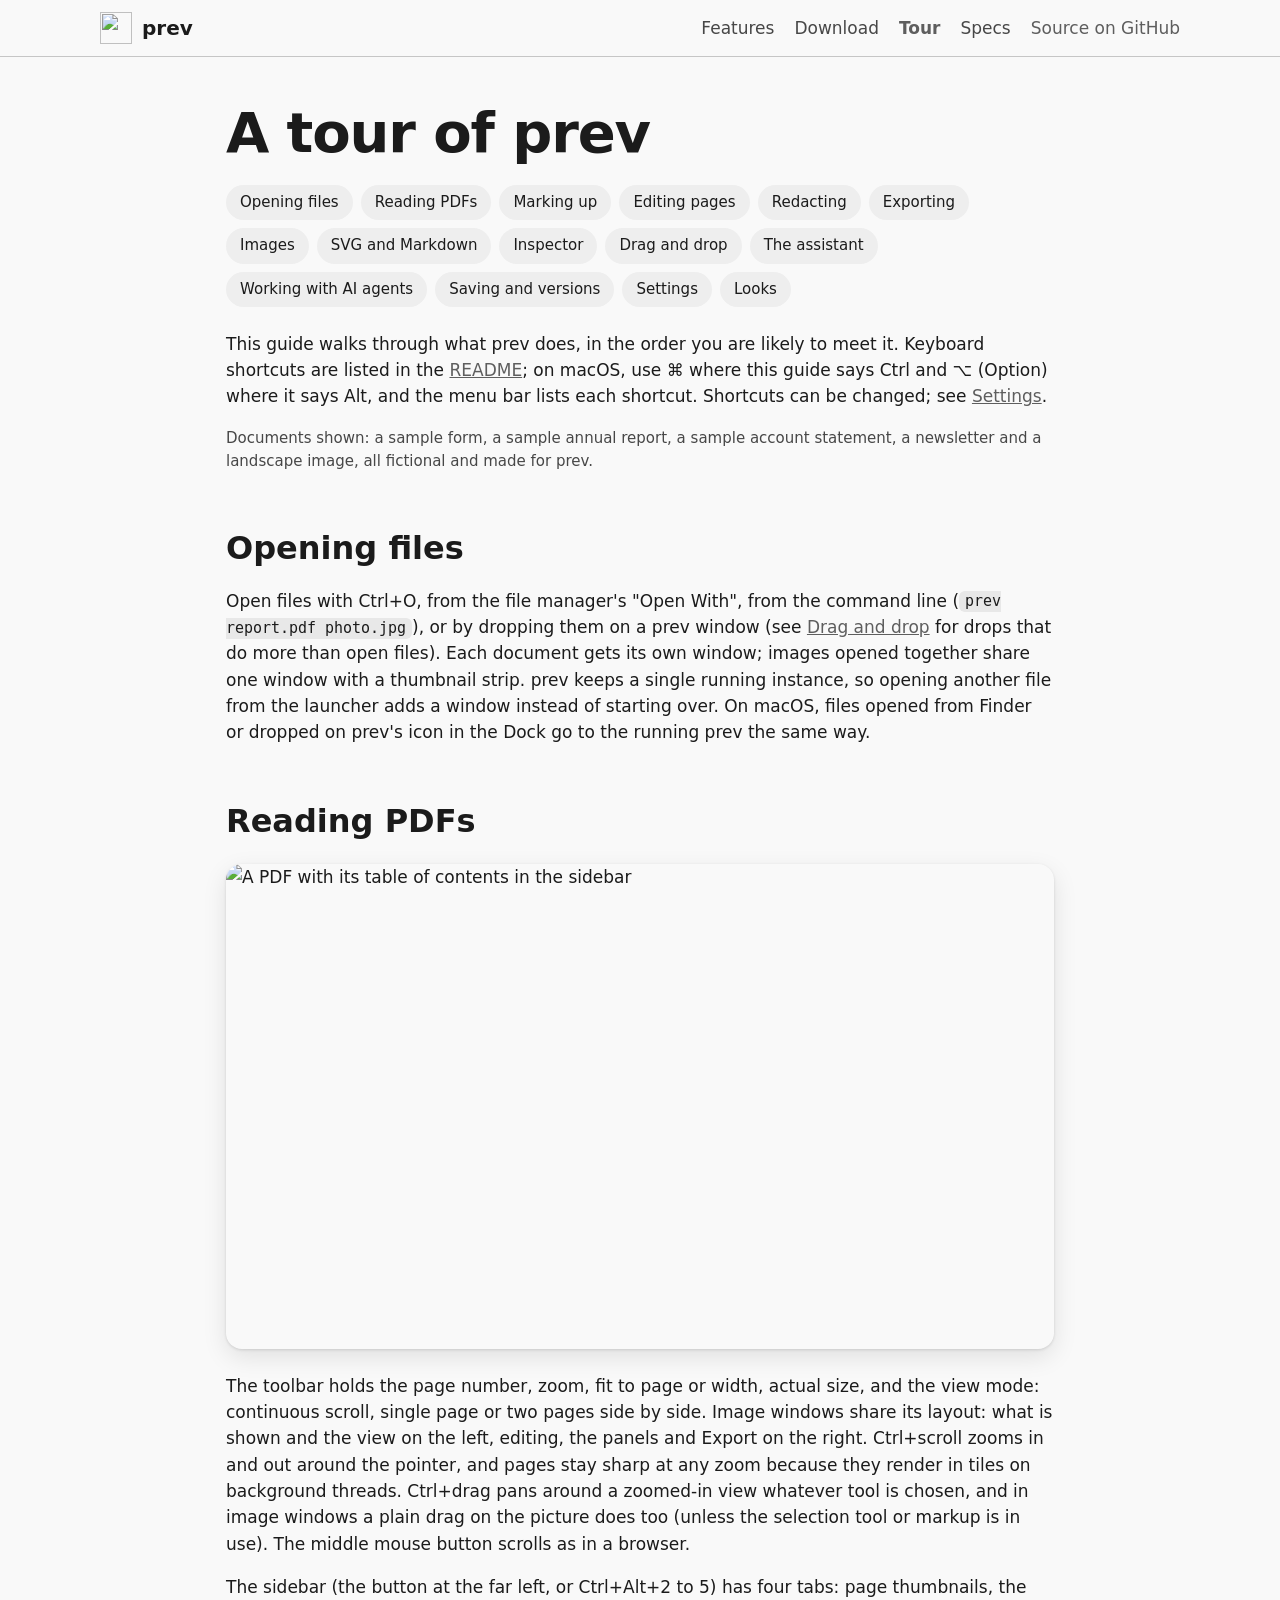
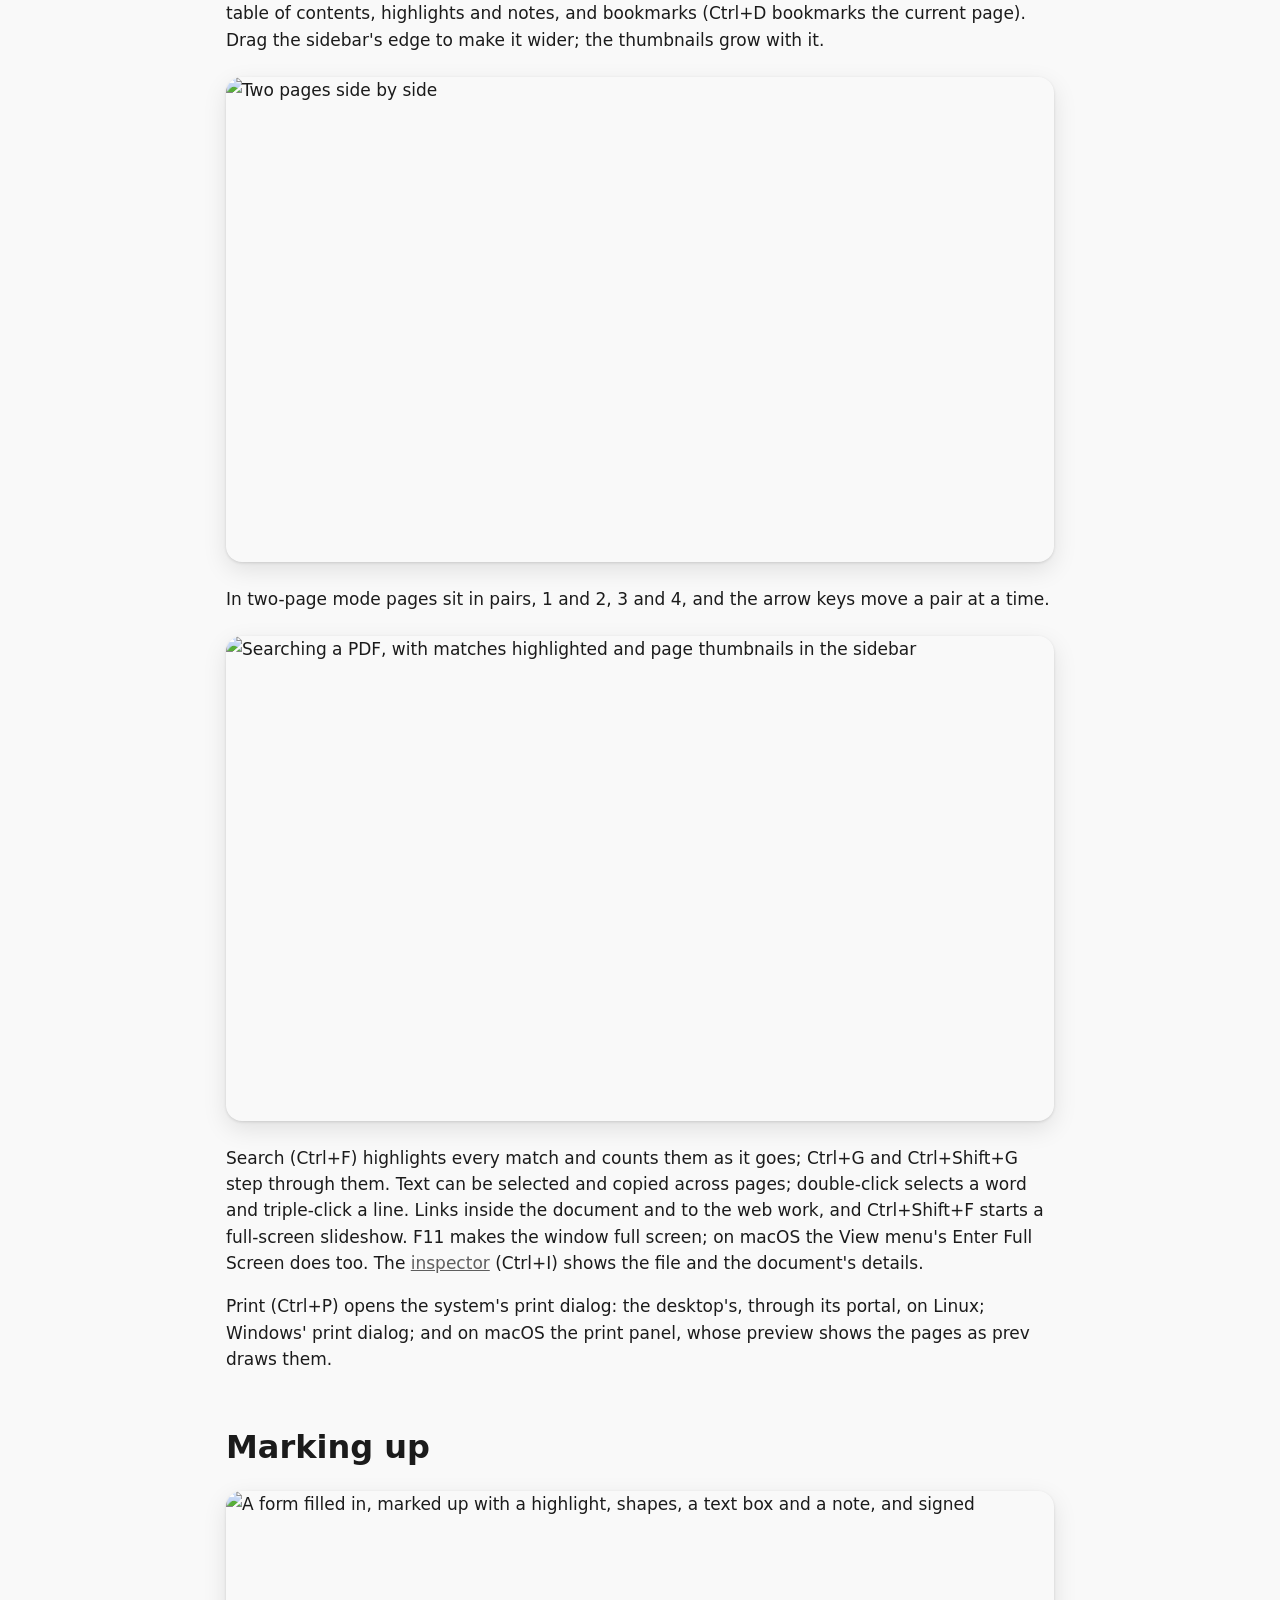
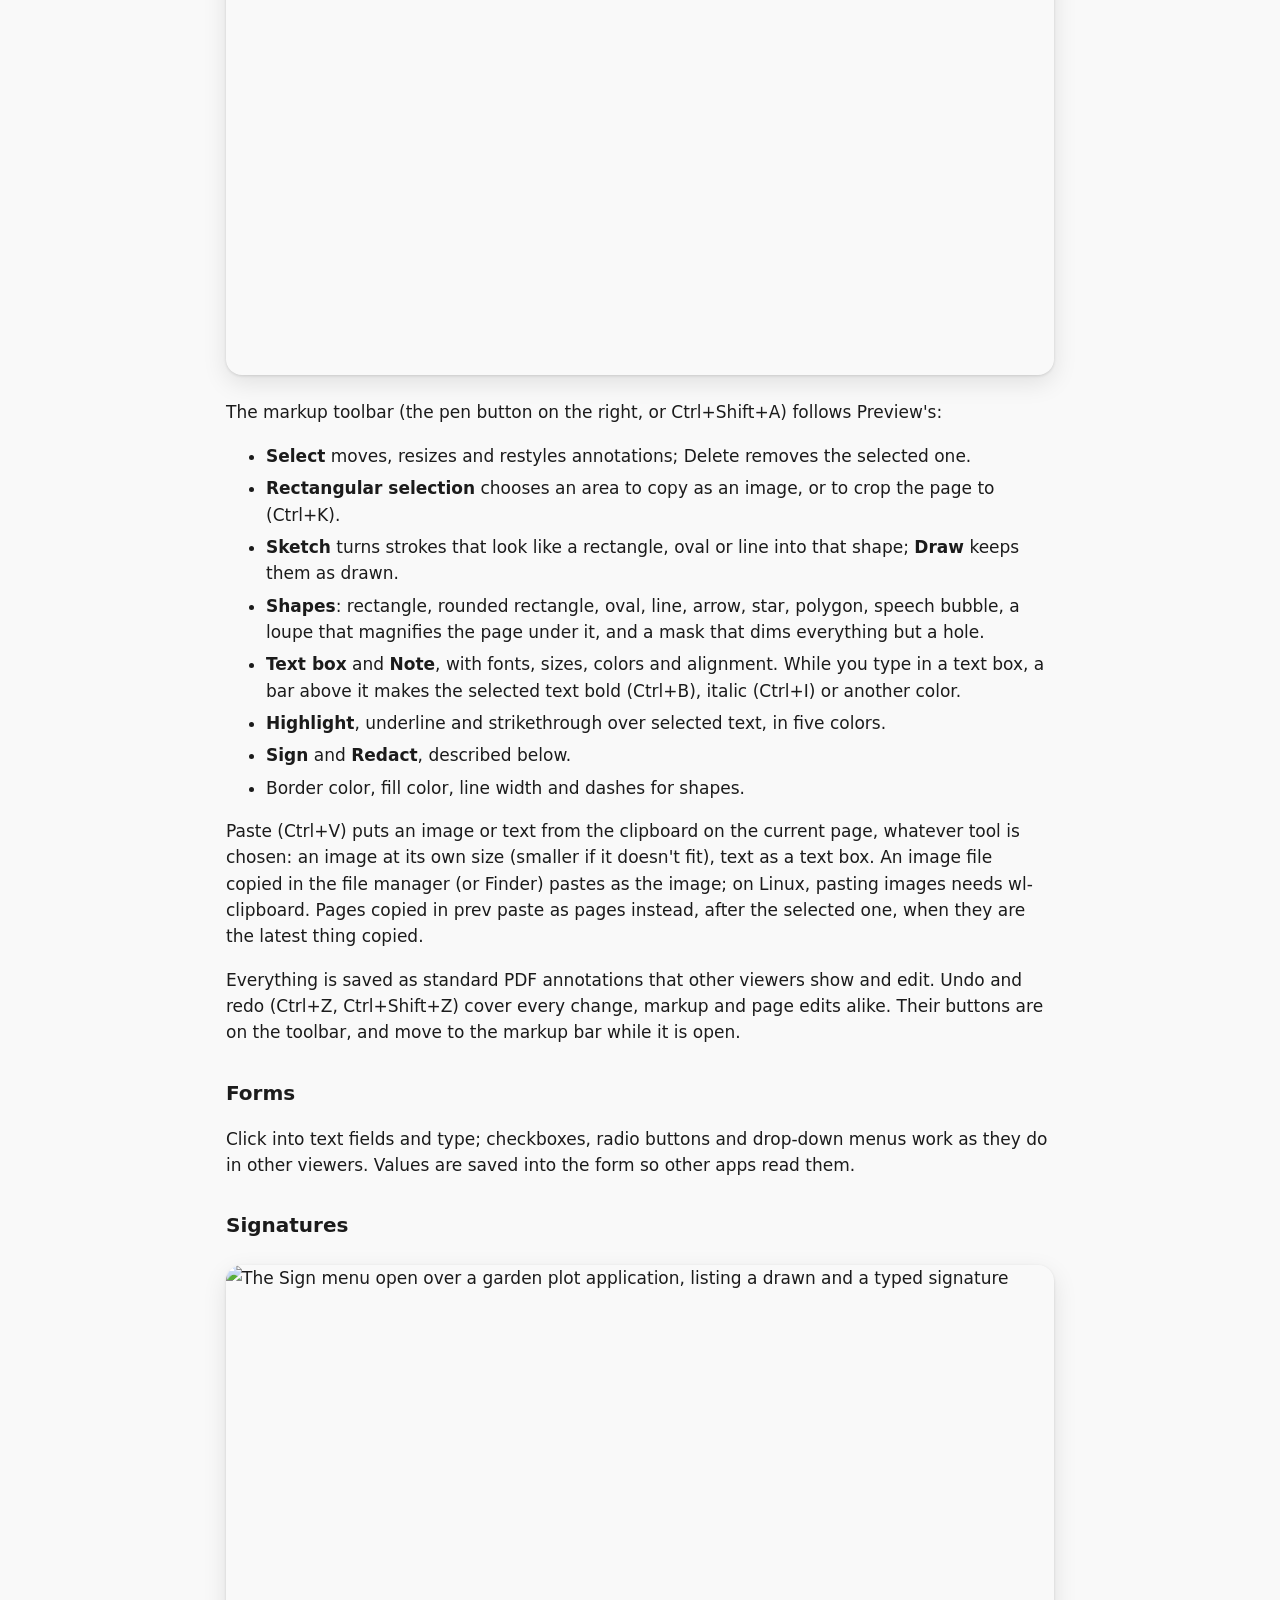
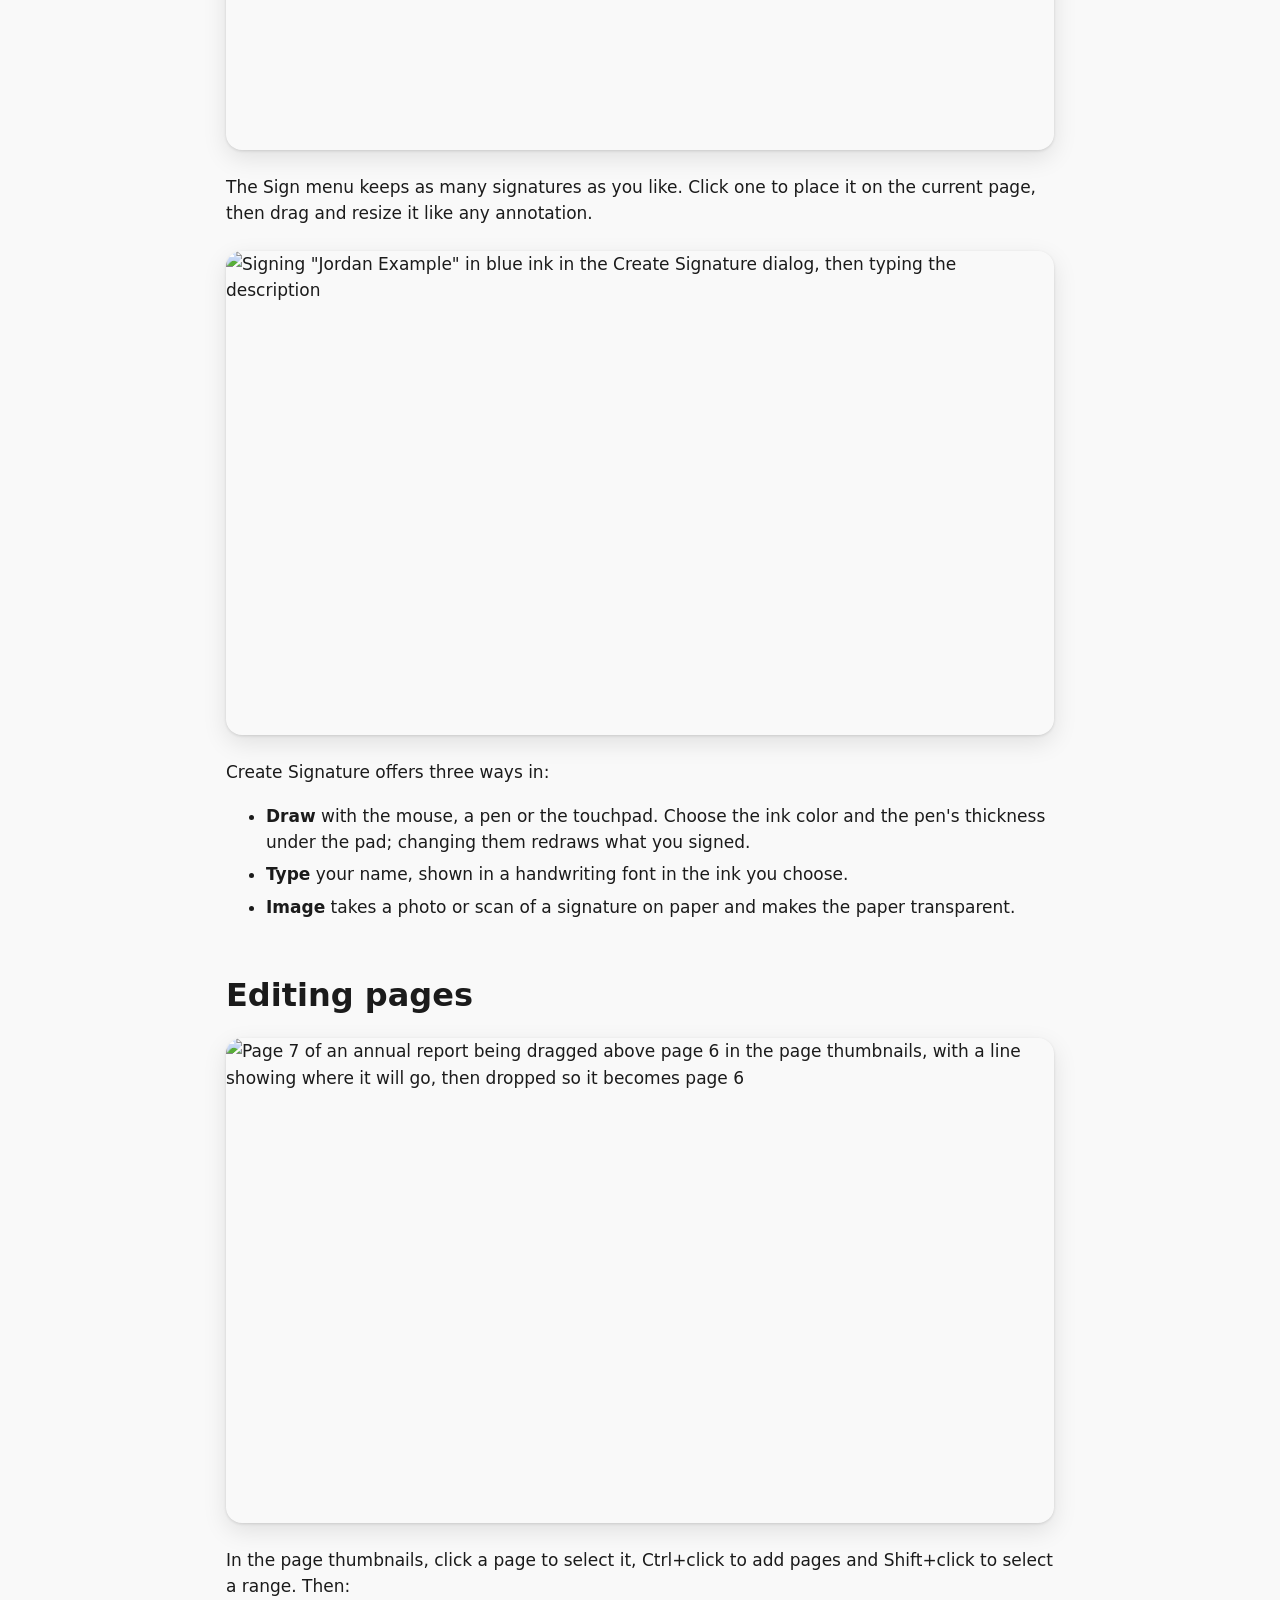
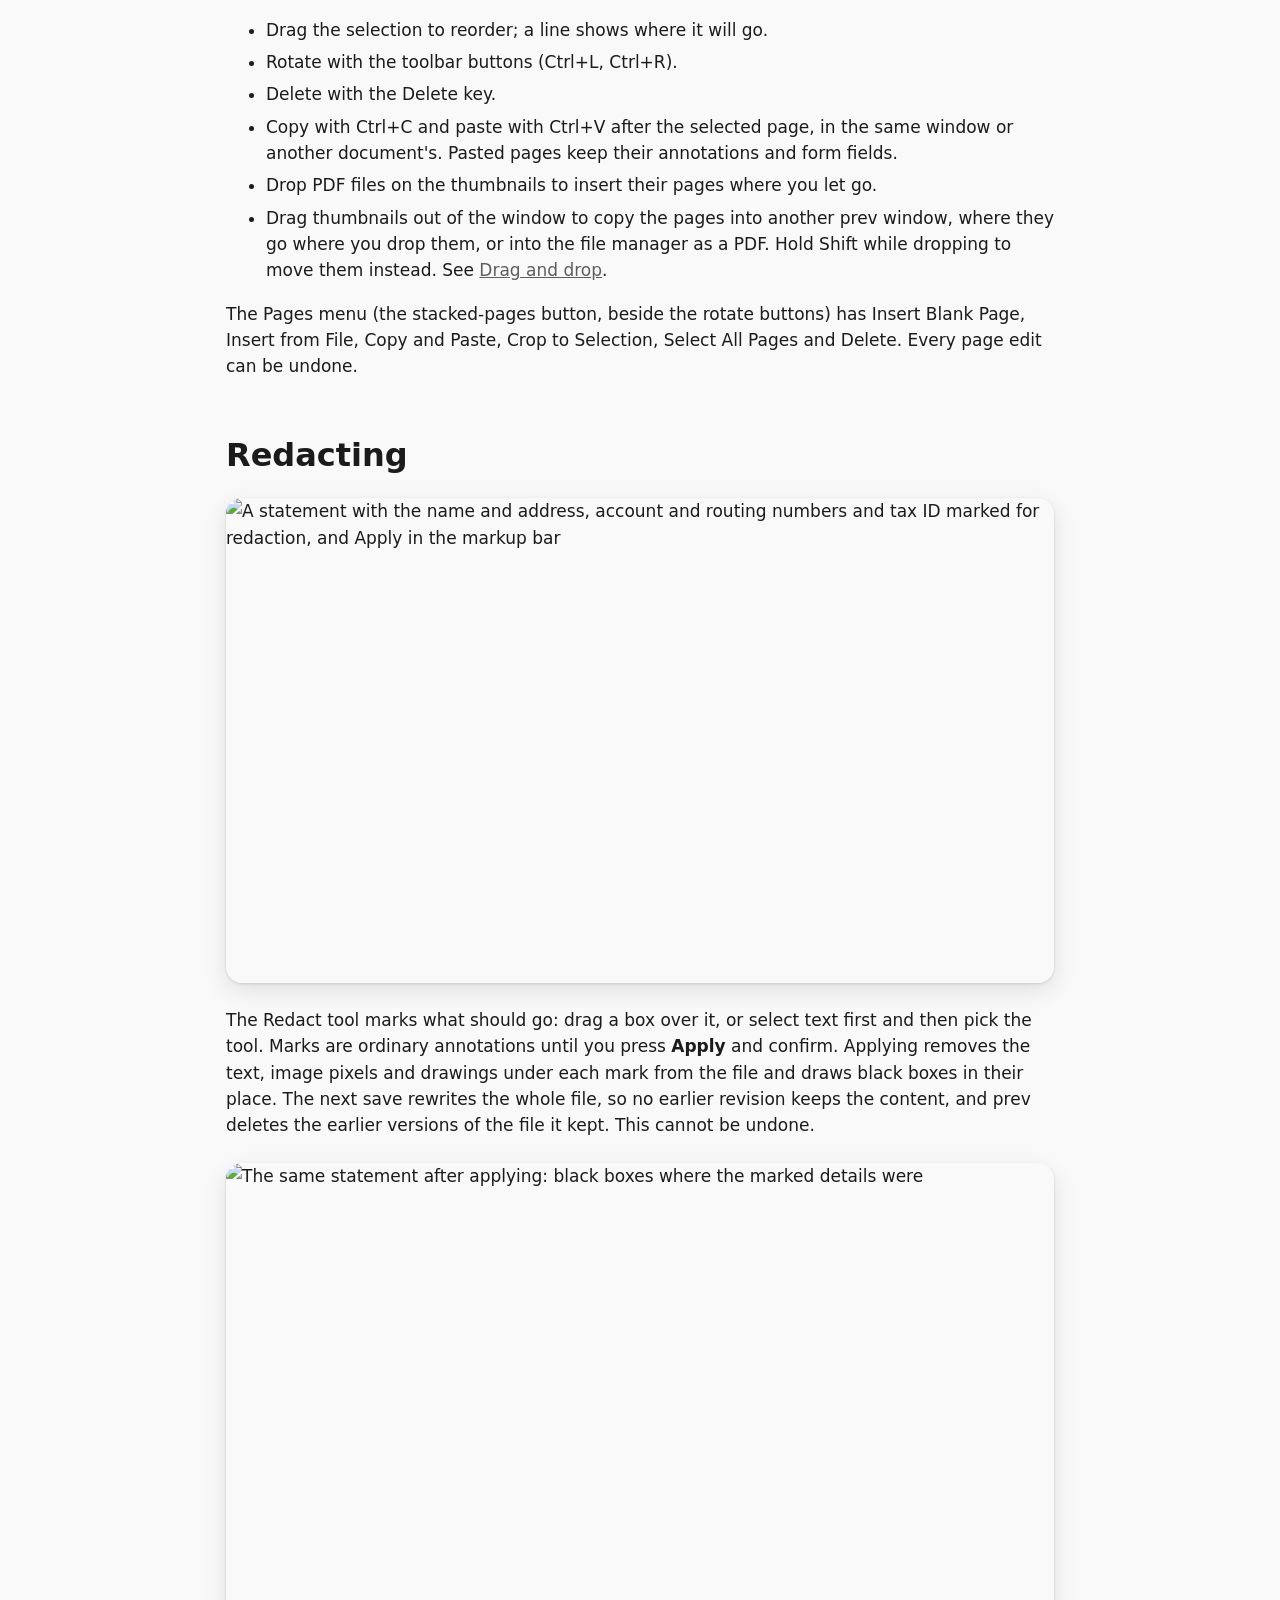
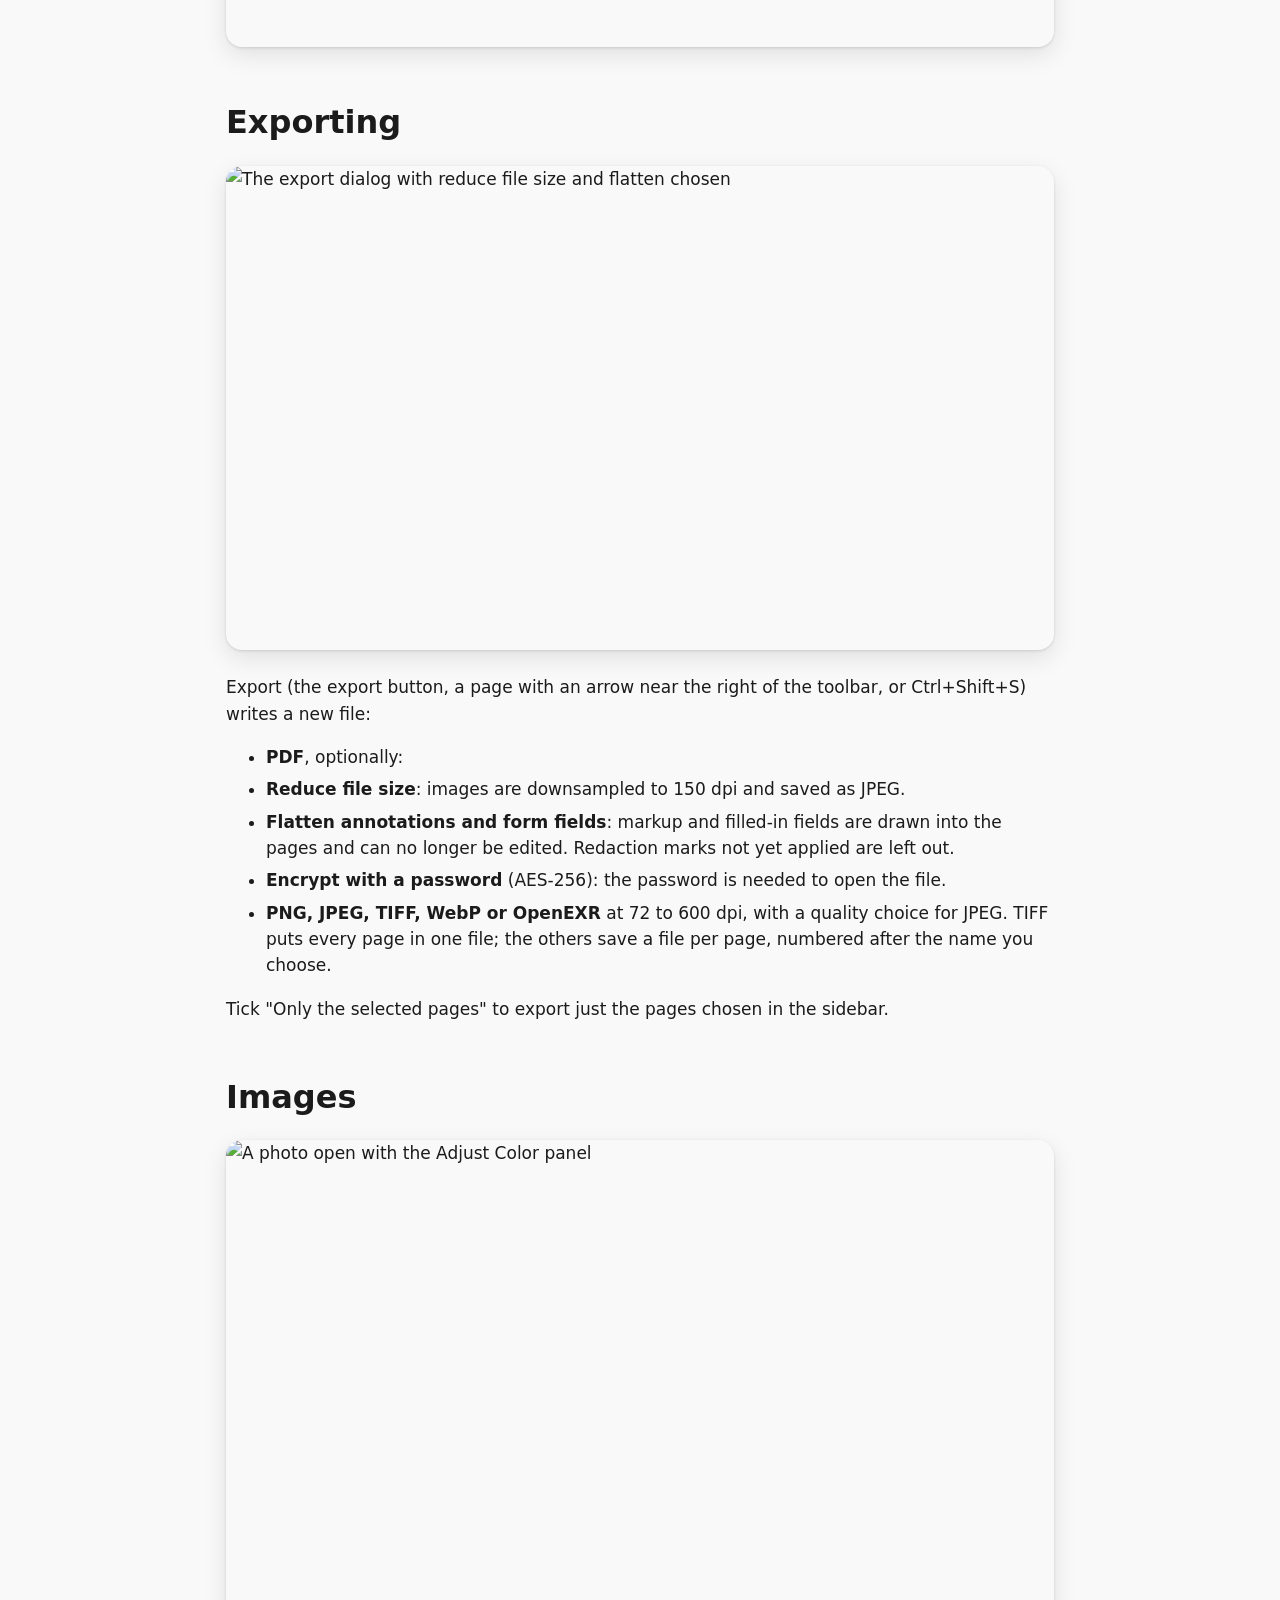
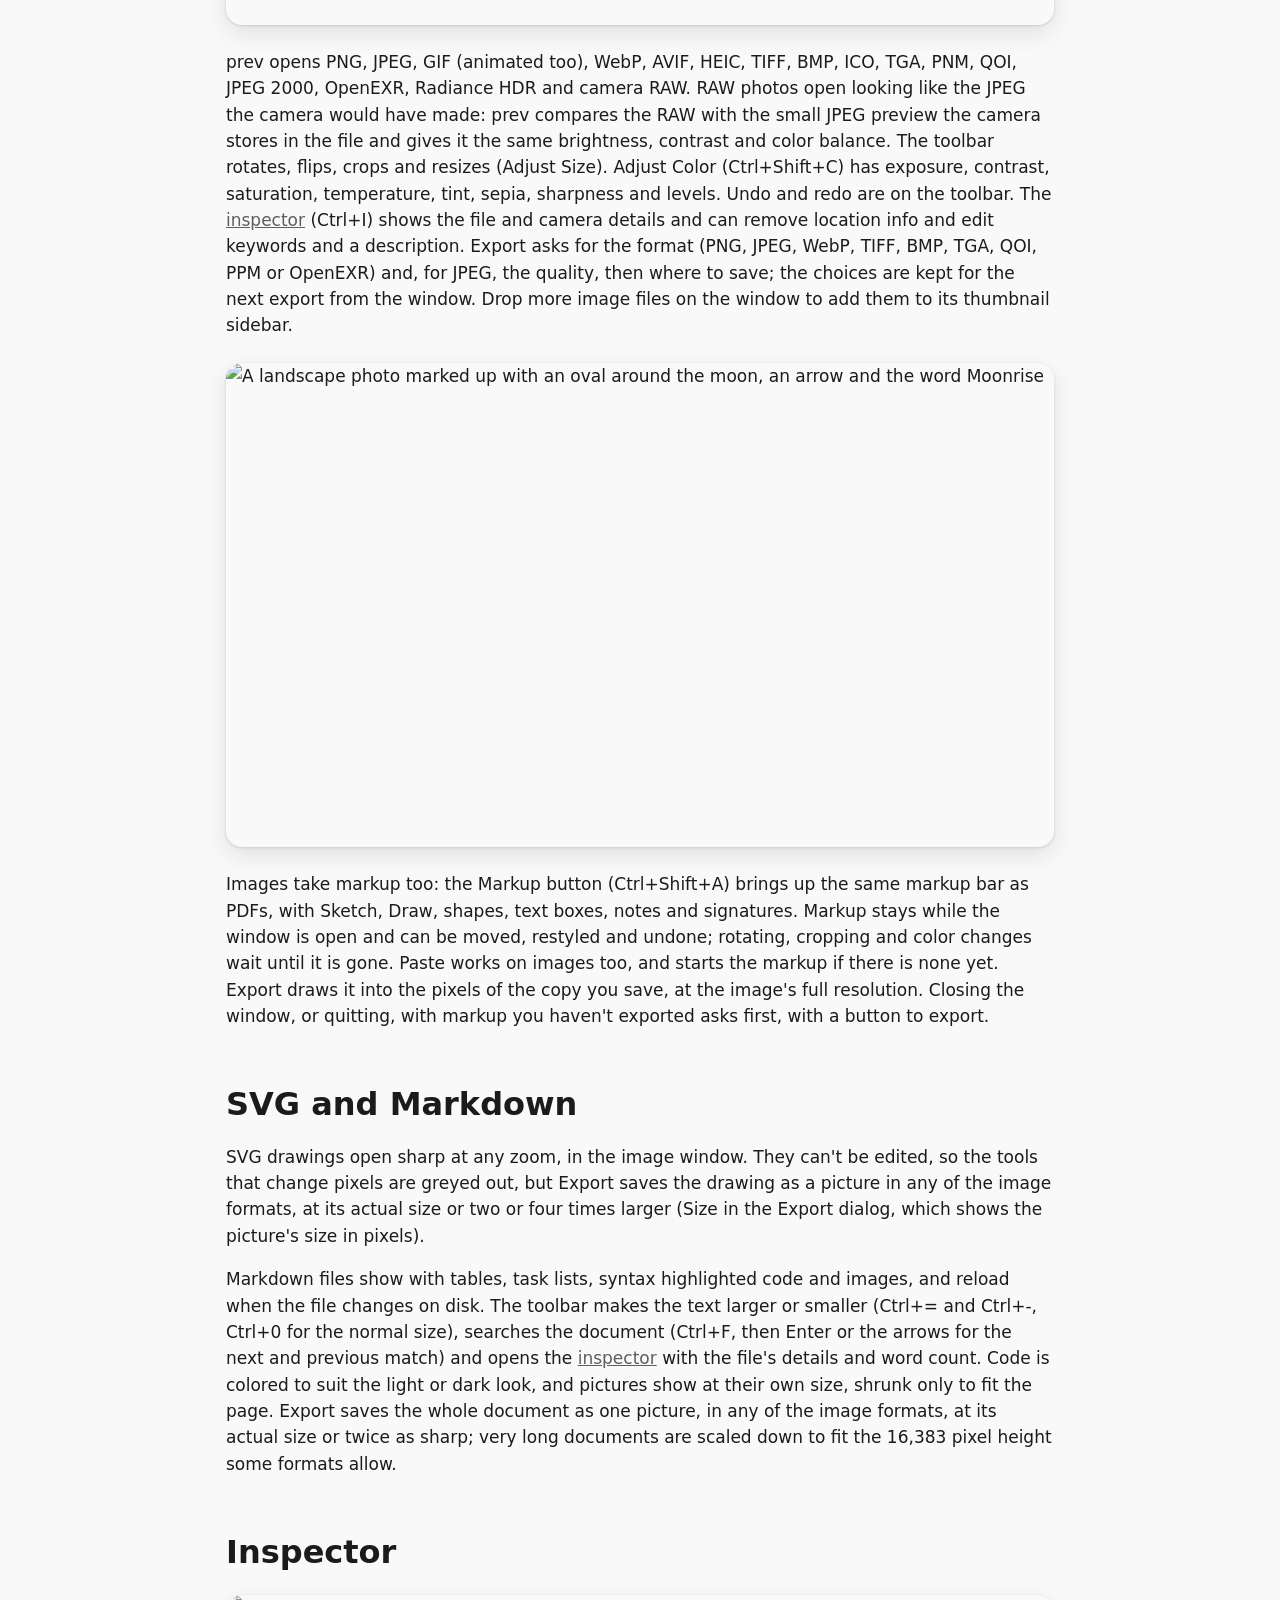
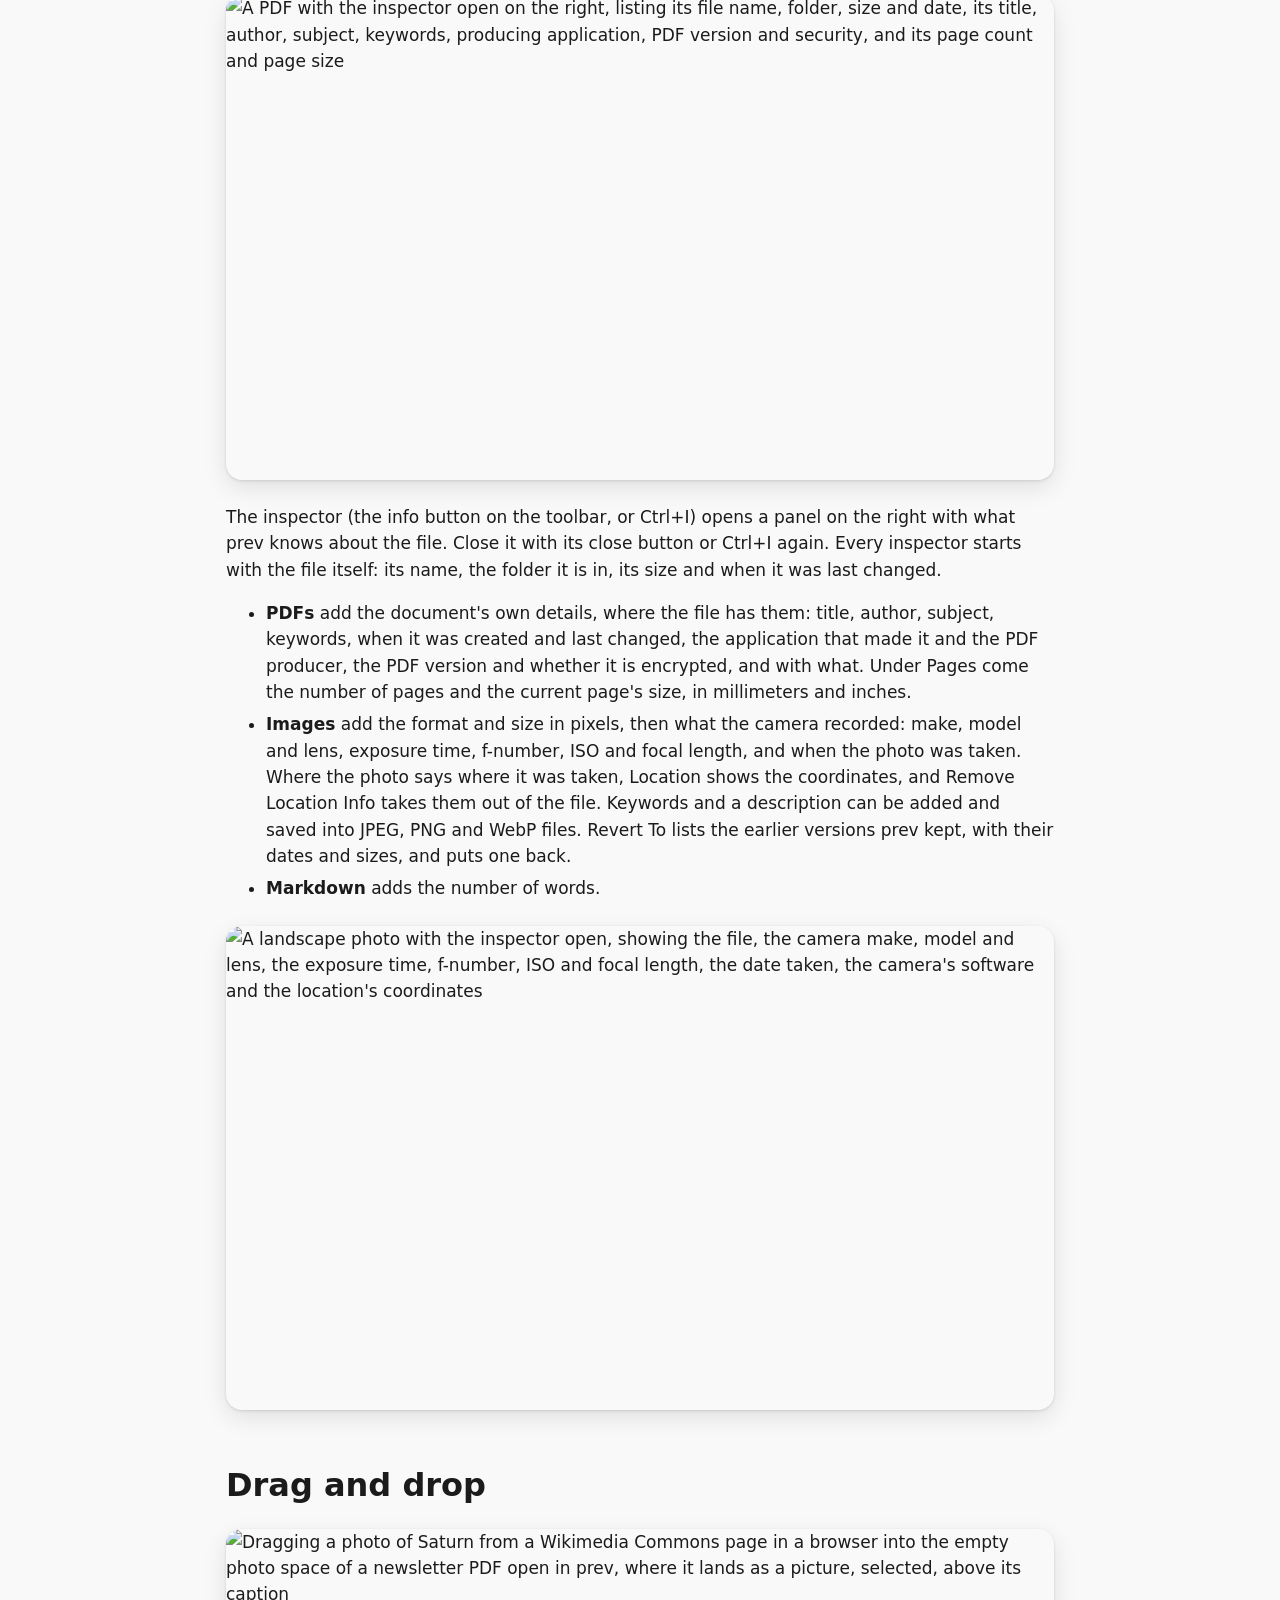
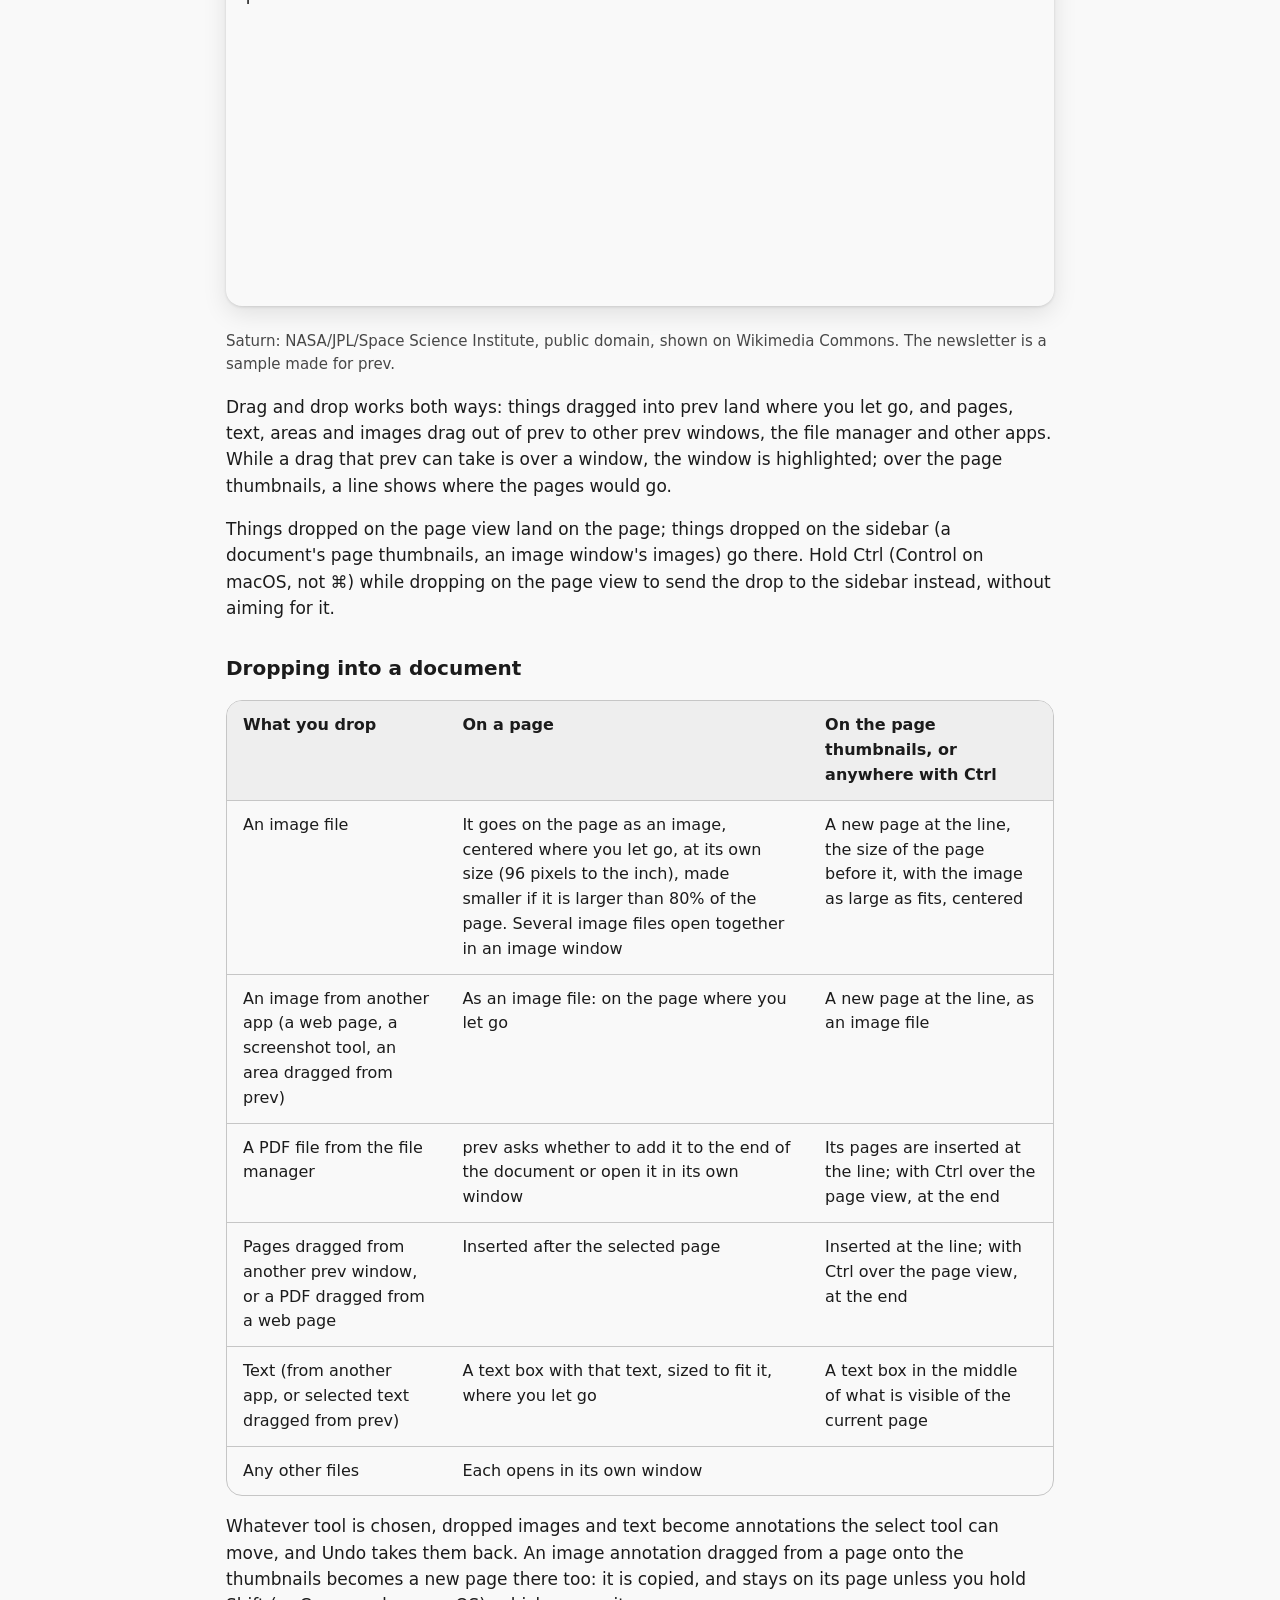
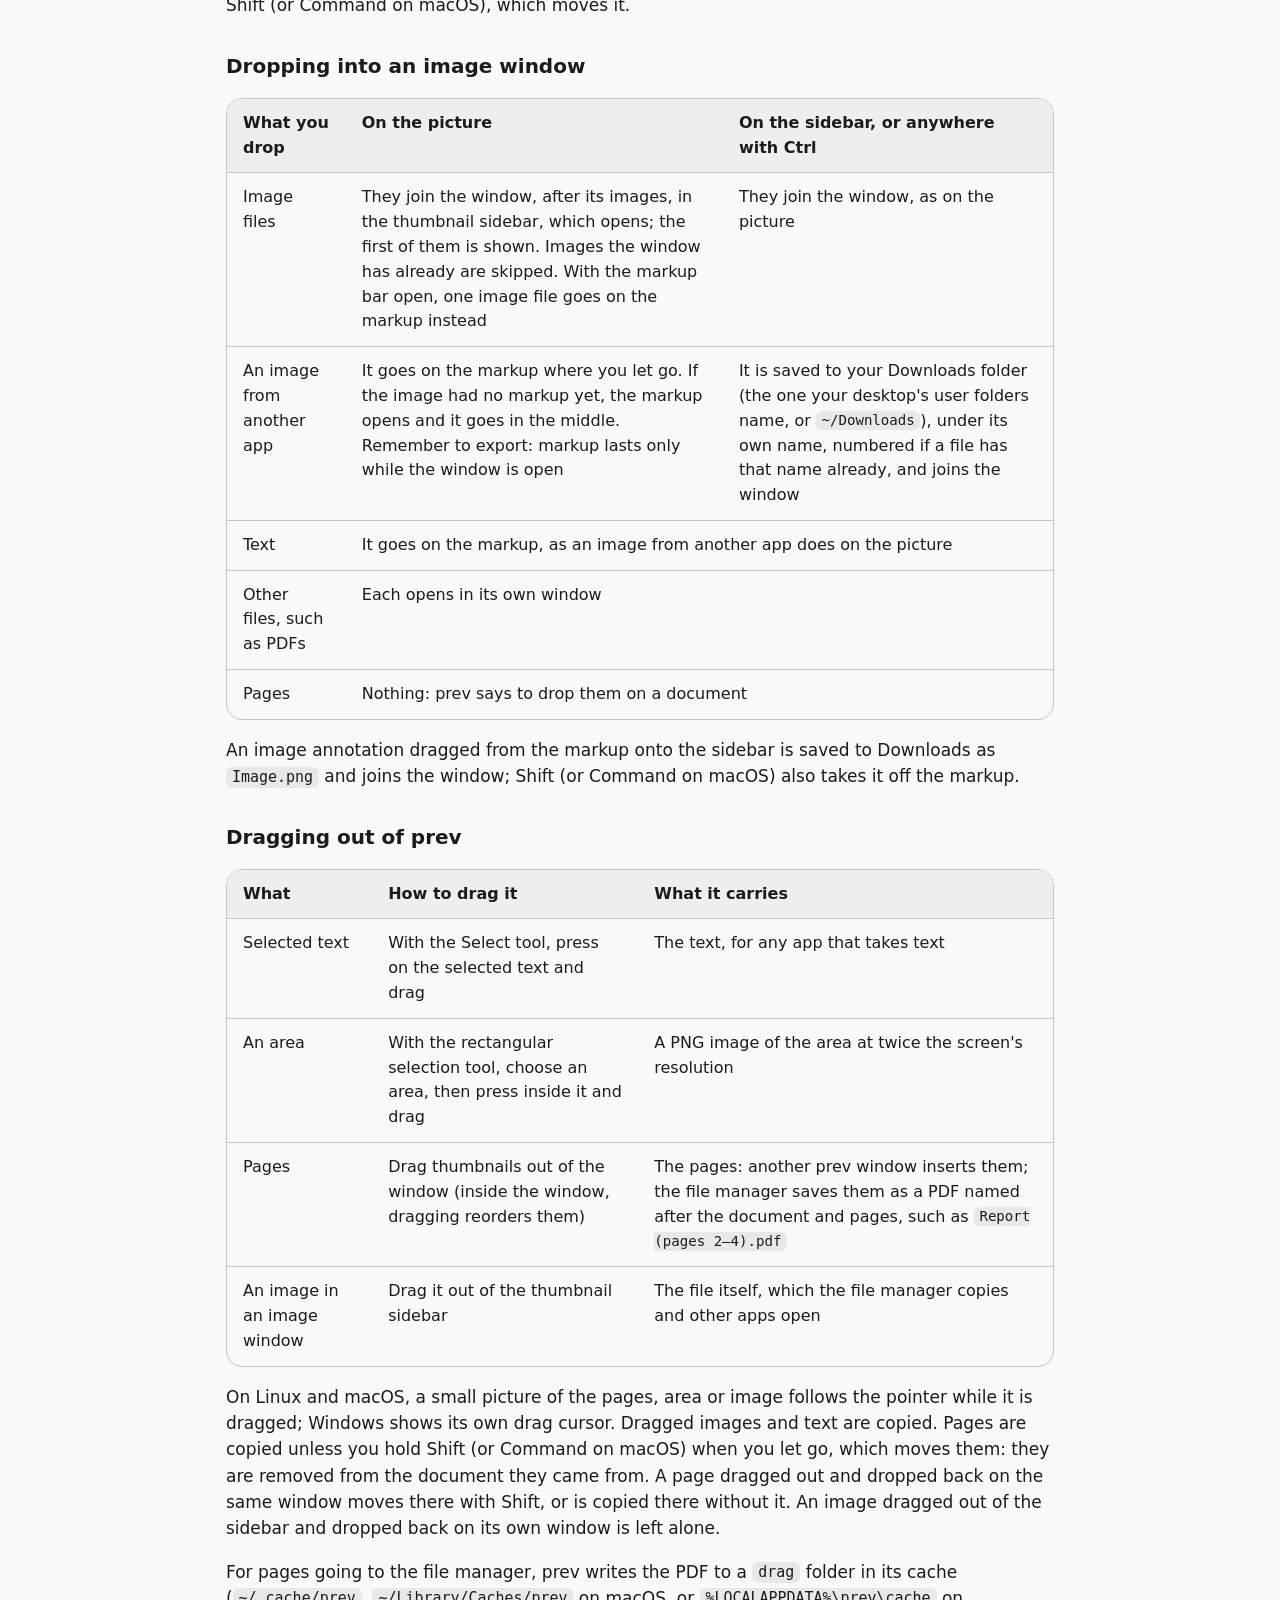
==== commit 3d1365c4: "docs: mark the current page in the site's nav - The Tour and Specs links show their page in the acce" ====
--- a/site/guide.html
+++ b/site/guide.html
@@ -15,7 +15,7 @@
   <nav>
     <a href="./#features">Features</a>
     <a href="./#download">Download</a>
-    <a href="guide.html">Tour</a>
+    <a href="guide.html" aria-current="page">Tour</a>
     <a href="specs.html">Specs</a>
     <a class="repo" href="https://github.com/scrambletools/prev">Source on GitHub</a>
   </nav>
@@ -489,7 +489,7 @@
 <p>Where <code>prev</code> is not on the path, give the whole path:
 <code>/Applications/prev.app/Contents/MacOS/prev</code> on macOS,
 <code>%LOCALAPPDATA%\Programs\prev\prev.exe</code> on Windows, and
-<code>flatpak run io.github.scrambletools.prev</code> for the Flatpak. For a local
+<code>flatpak run run.prev.Prev</code> for the Flatpak. For a local
 model, use an MCP client that works with it and add prev the same way;
 most take a file like this:</p>
 <pre><code>{ "mcpServers": { "prev": { "command": "prev", "args": ["--mcp"] } } }</code></pre>
@@ -634,7 +634,7 @@
 <pre><code>signatures = "~/.local/share/prev/signatures"
 versions = "~/.local/share/prev/versions"
 bookmarks = "~/.local/share/prev/bookmarks.toml"</code></pre>
-<p>The Flatpak keeps its own under <code>~/.var/app/io.github.scrambletools.prev</code>.</p>
+<p>The Flatpak keeps its own under <code>~/.var/app/run.prev.Prev</code>.</p>
 <p>Change them in the Storage section: type a path (<code>~</code> works) and press
 Enter or Apply, or pick a folder with Choose. prev checks that the folder
 exists and can be written, uses the new place at once and saves it to
--- a/site/style.css
+++ b/site/style.css
@@ -99,6 +99,15 @@
 .top nav a { color: var(--on-surface-variant); text-decoration: none; font-weight: 500; }
 .top nav a:hover { color: var(--primary); }
 .top nav .repo { color: var(--primary); }
+/* The page shown, or on the front page the section last gone to, in the
+   accent and heavier, as the language menu marks its language: the grey
+   accent alone is the other links' color in dark mode. */
+.top nav a[aria-current="page"],
+body:has(#features:target) .top nav a[href$="#features"],
+body:has(#download:target) .top nav a[href$="#download"] {
+  color: var(--primary);
+  font-weight: 650;
+}
 
 /* The language menu: a list of links, which opens without script. */
 .top nav { align-items: center; }
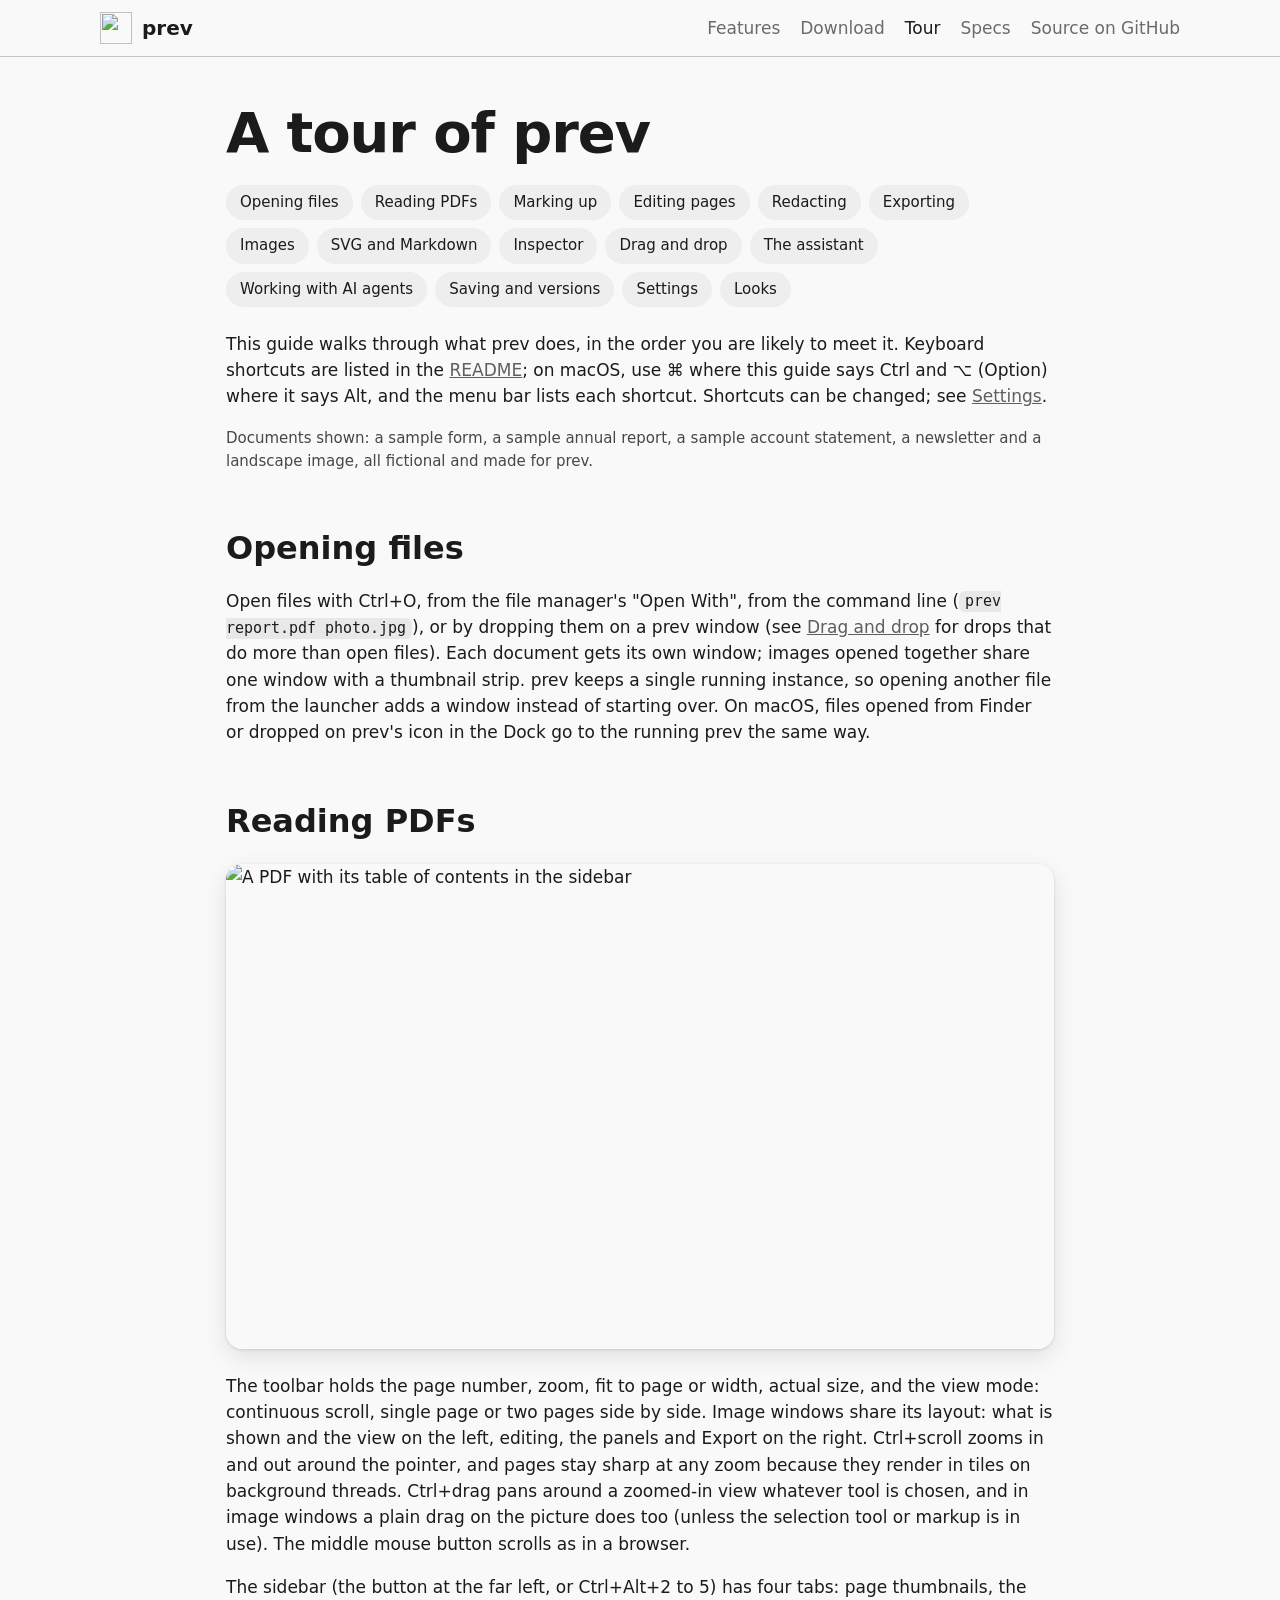
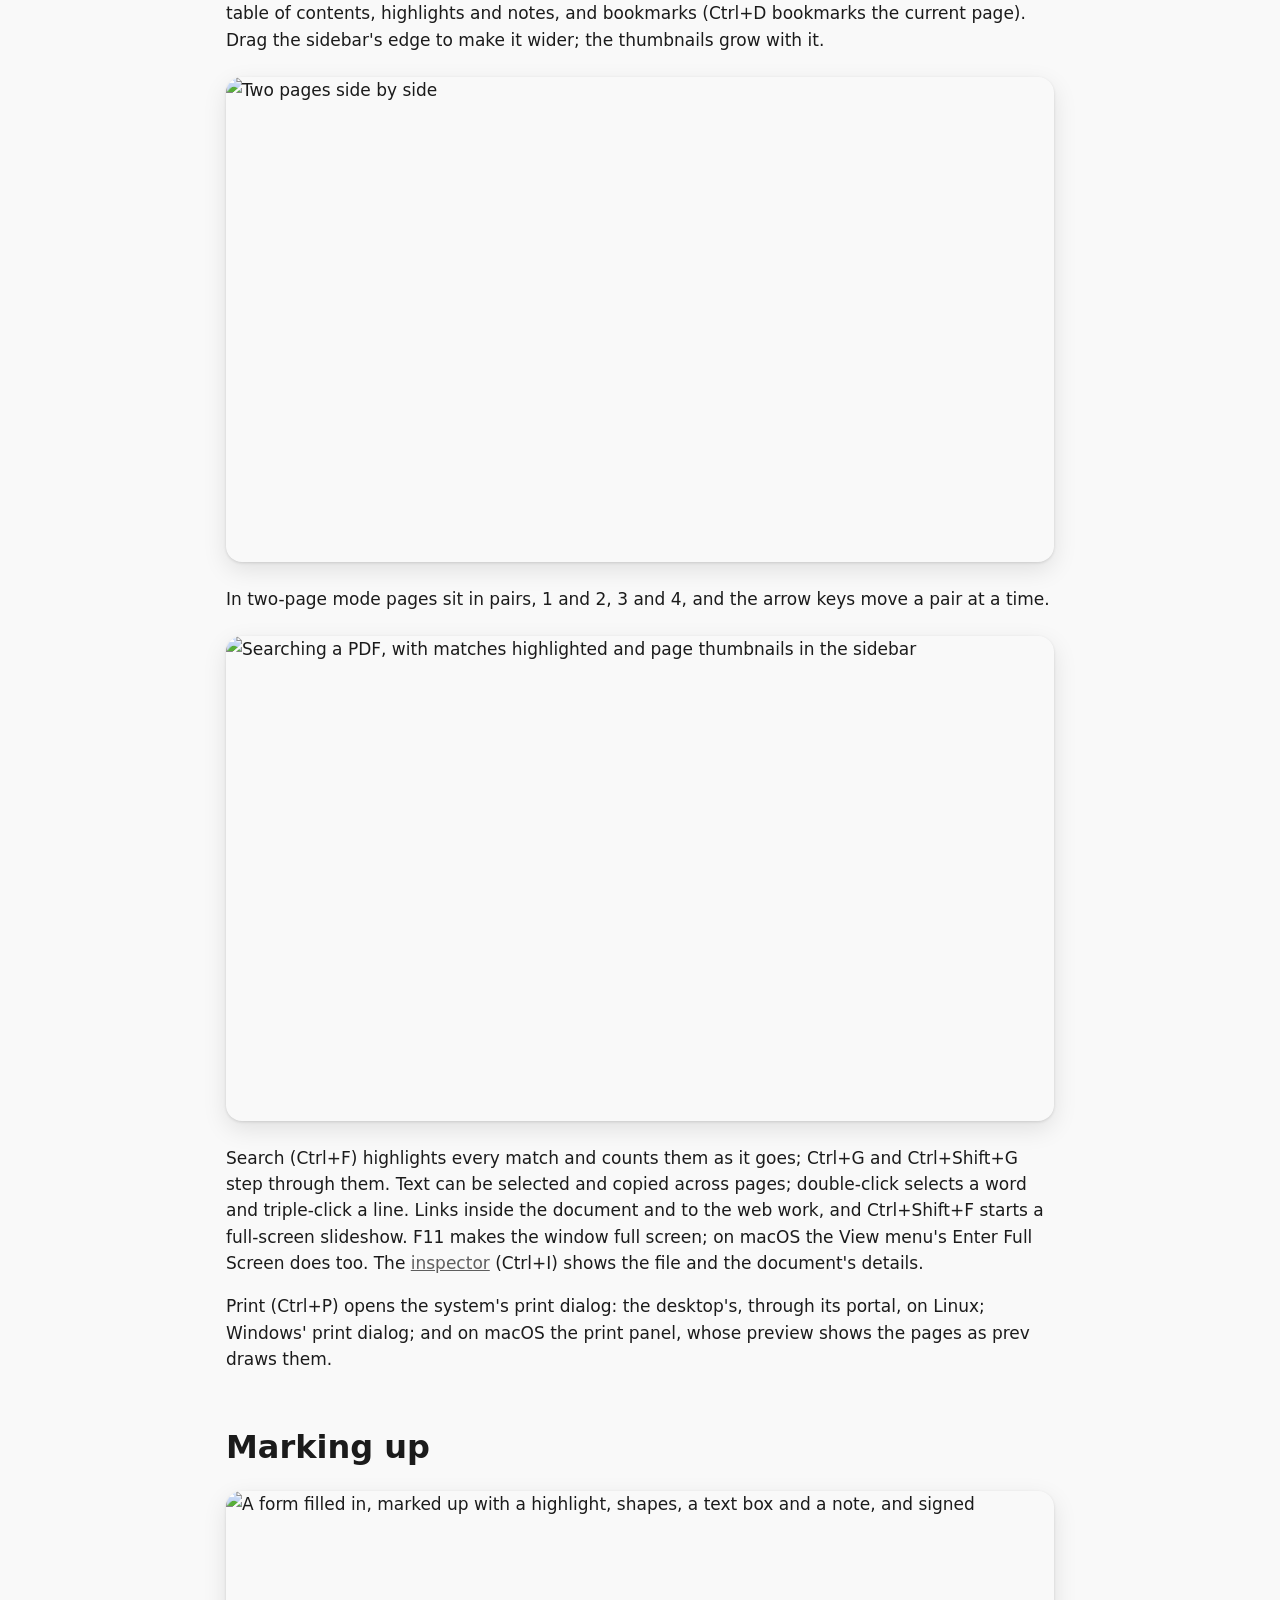
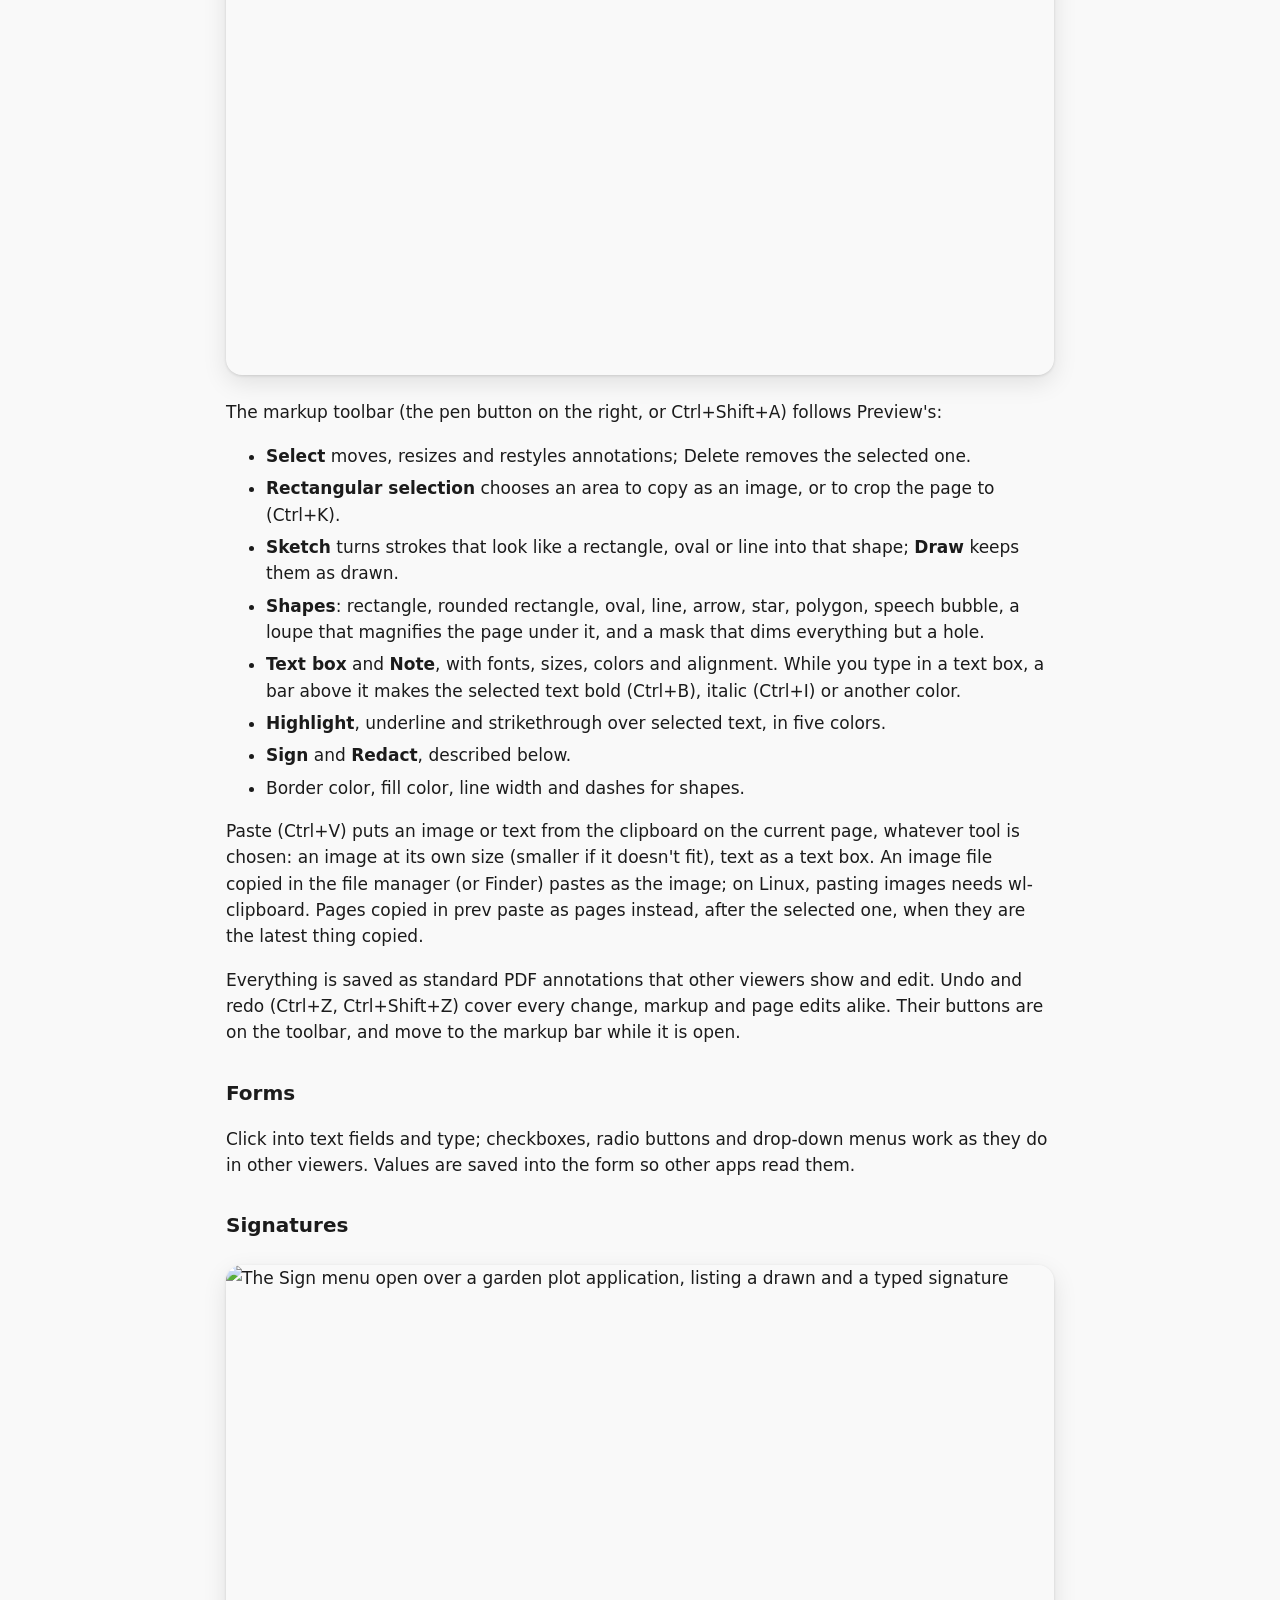
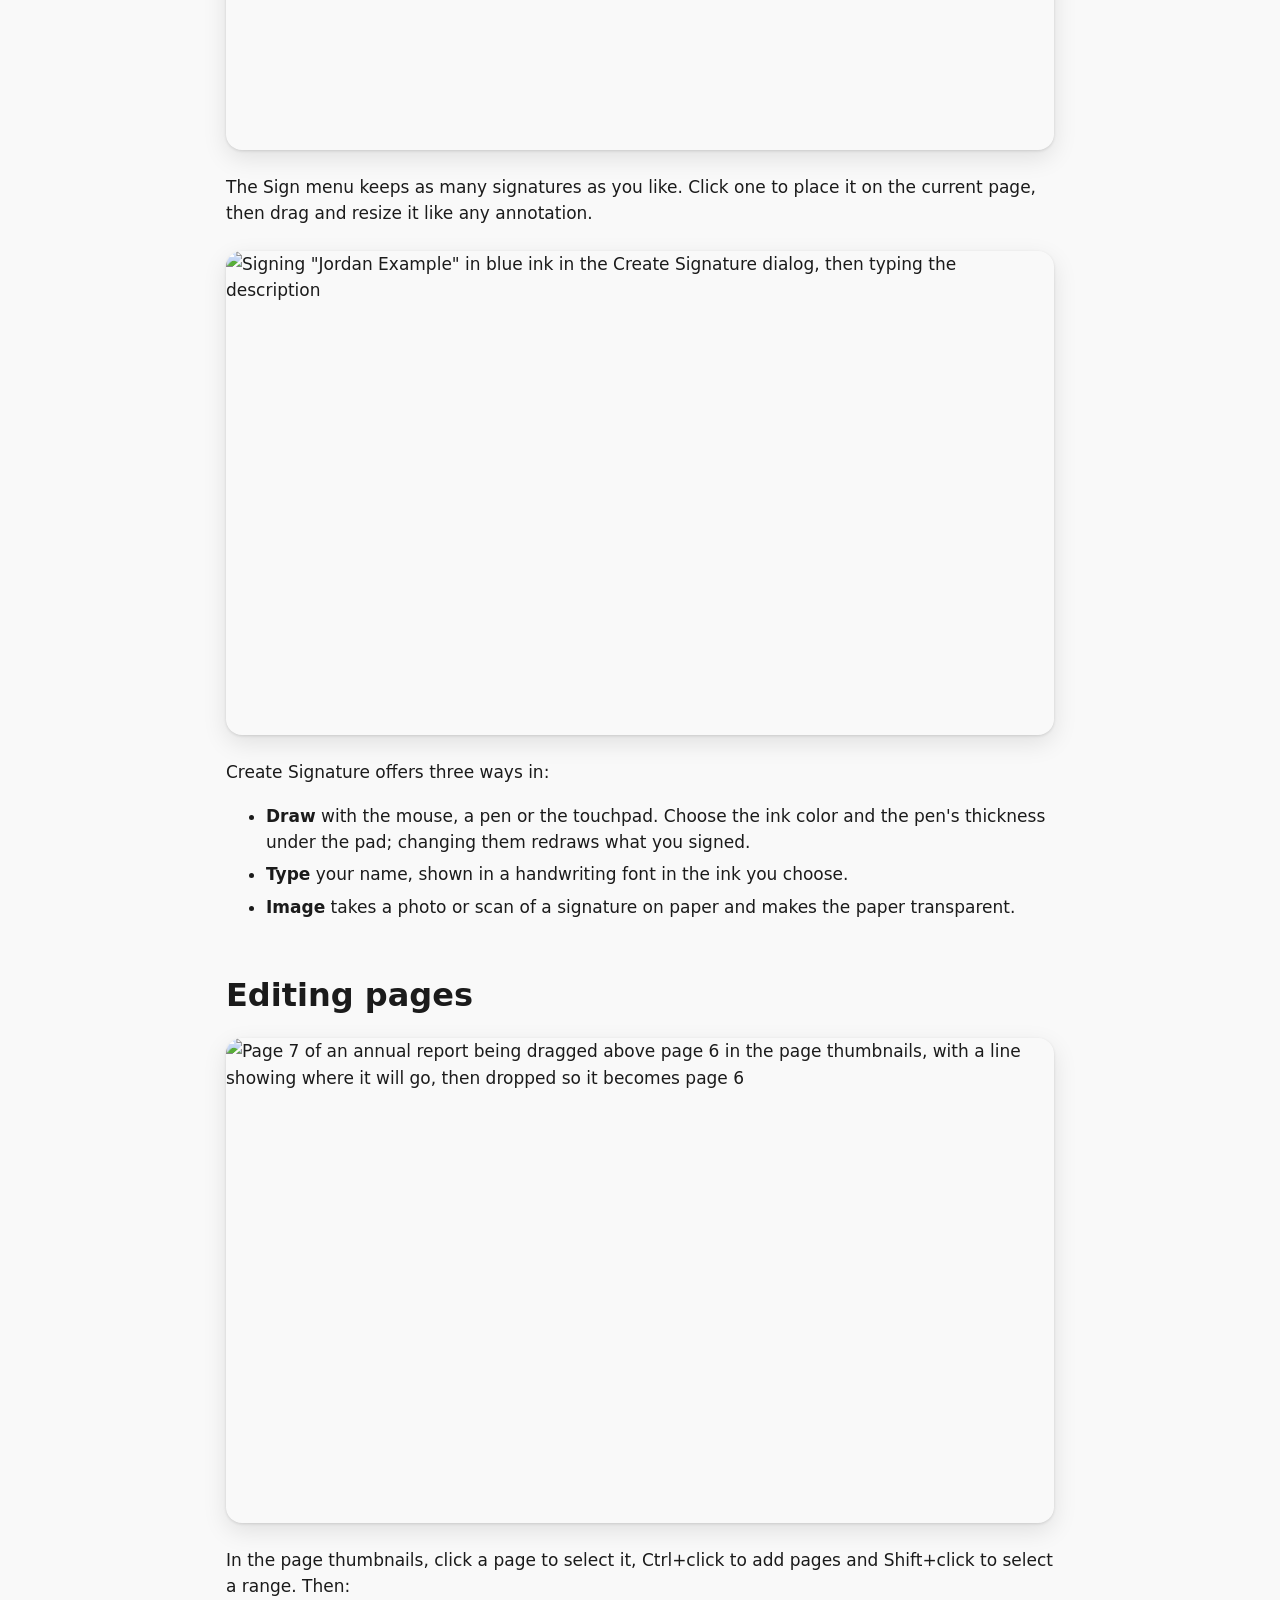
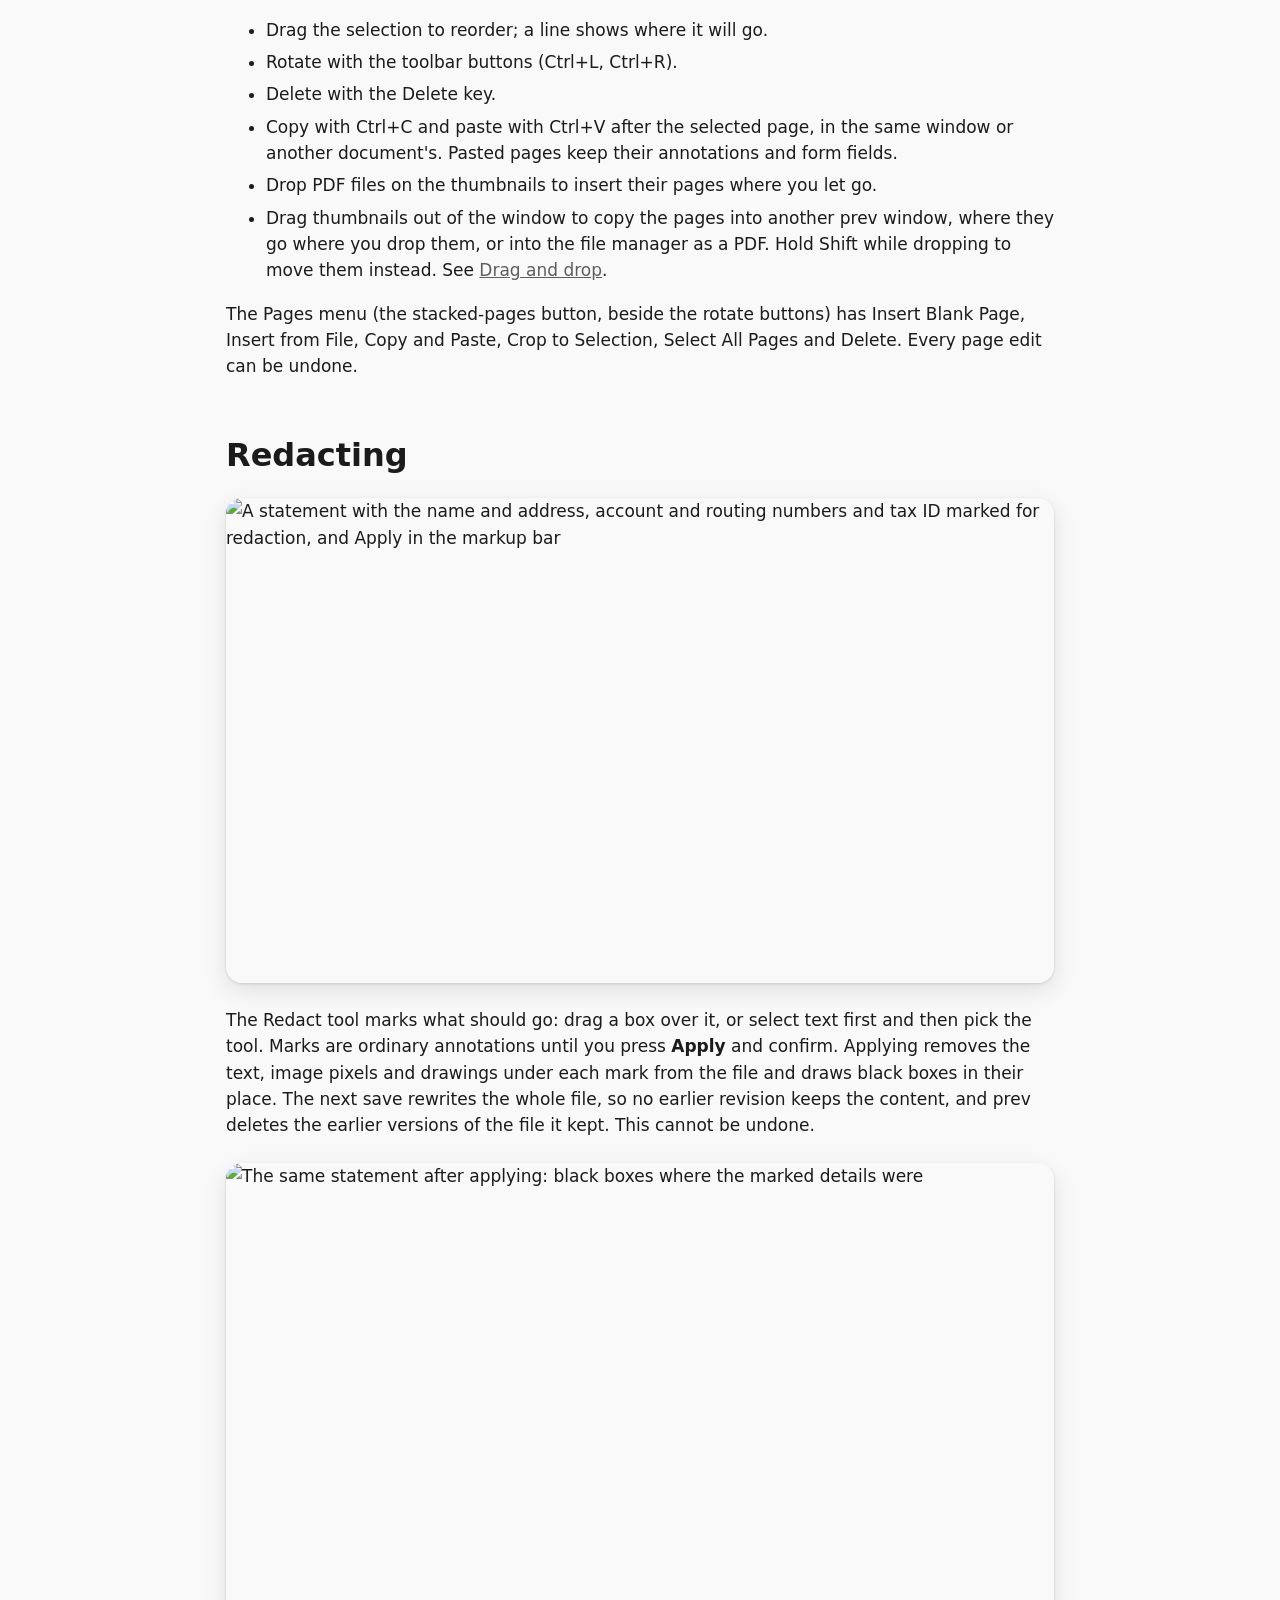
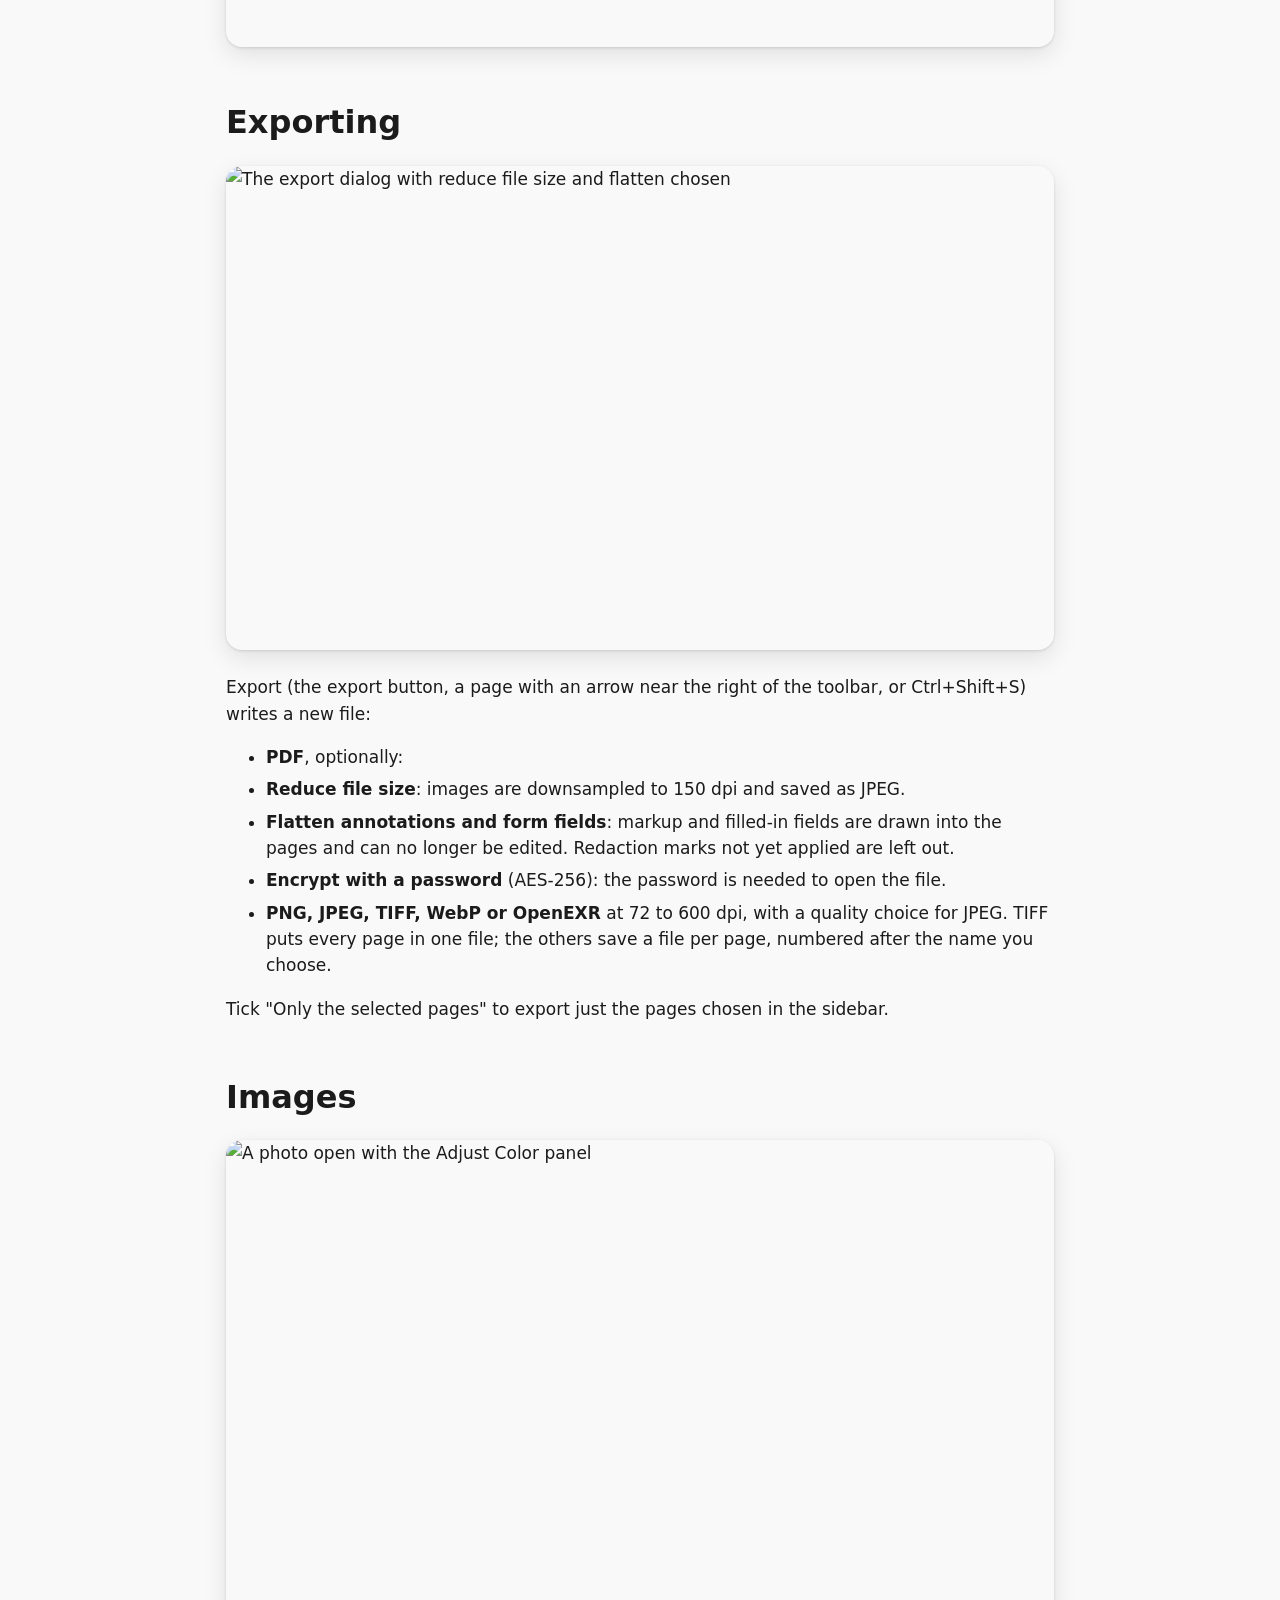
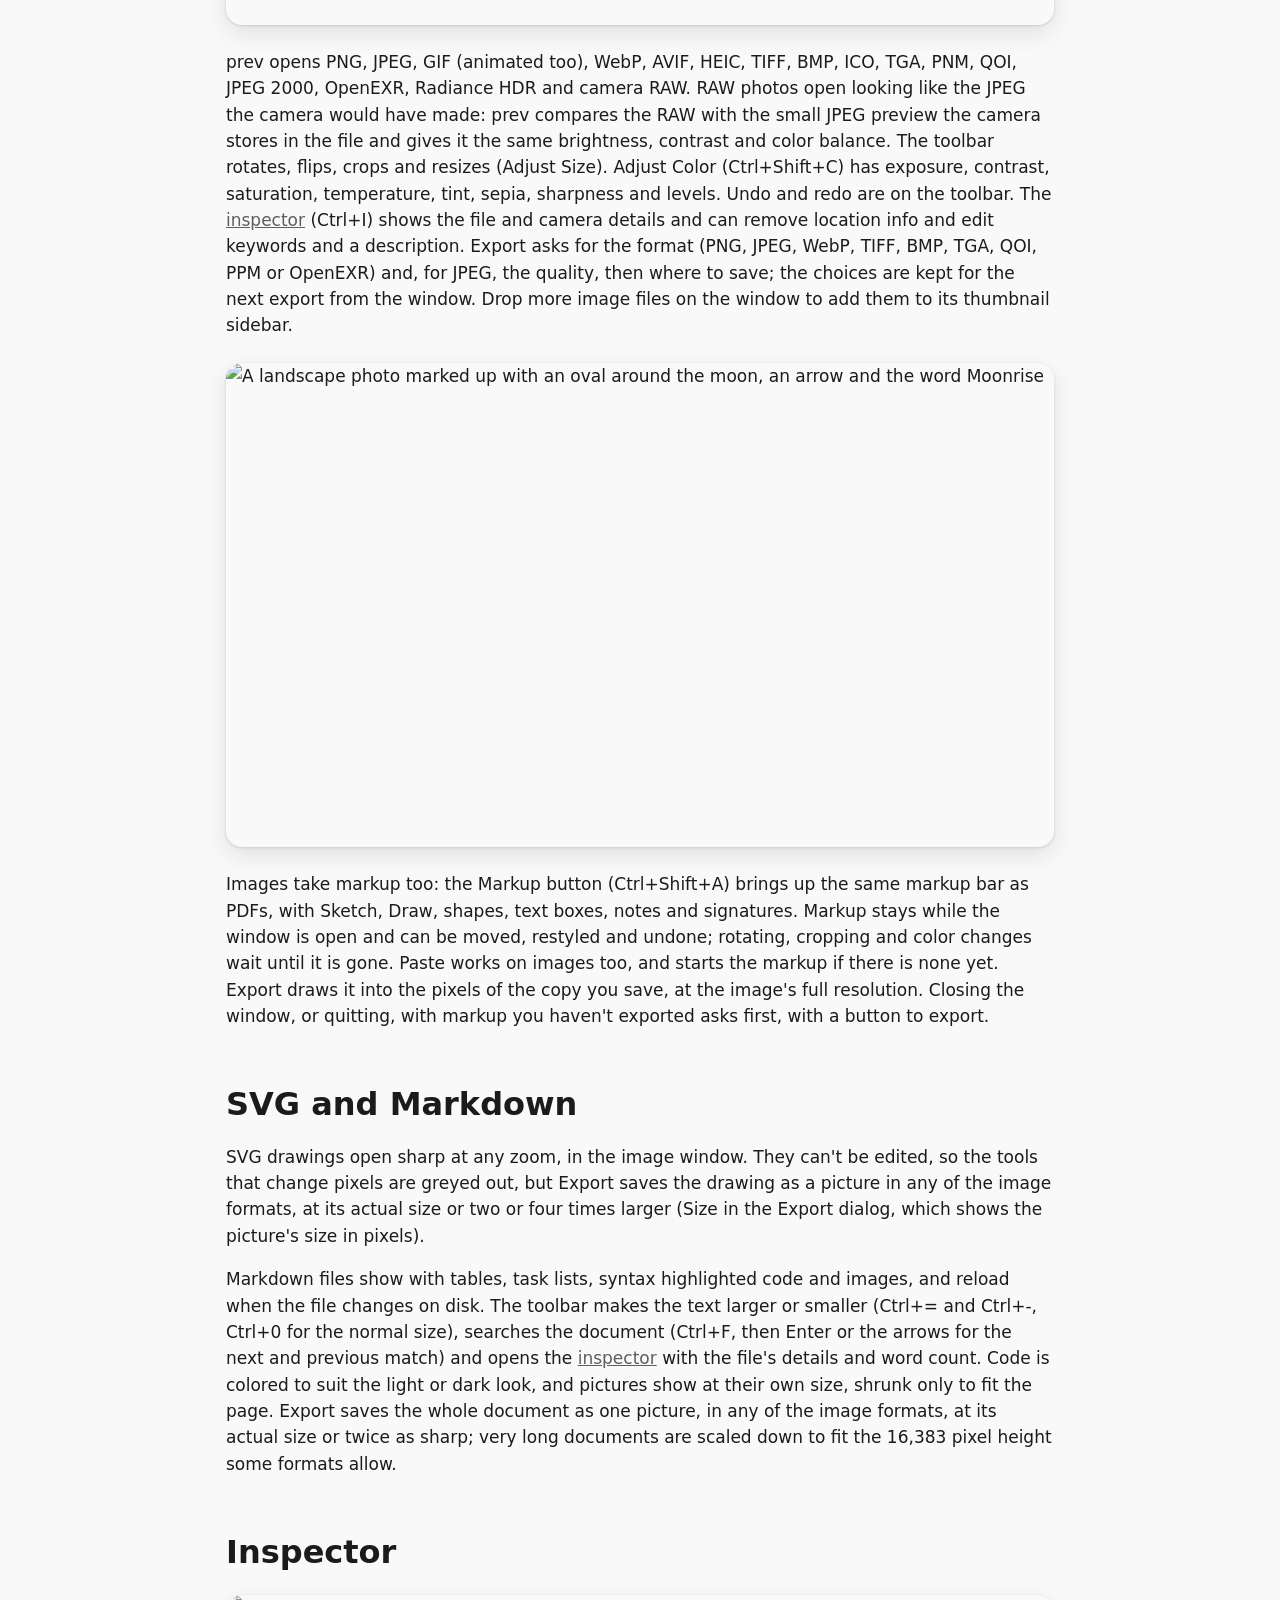
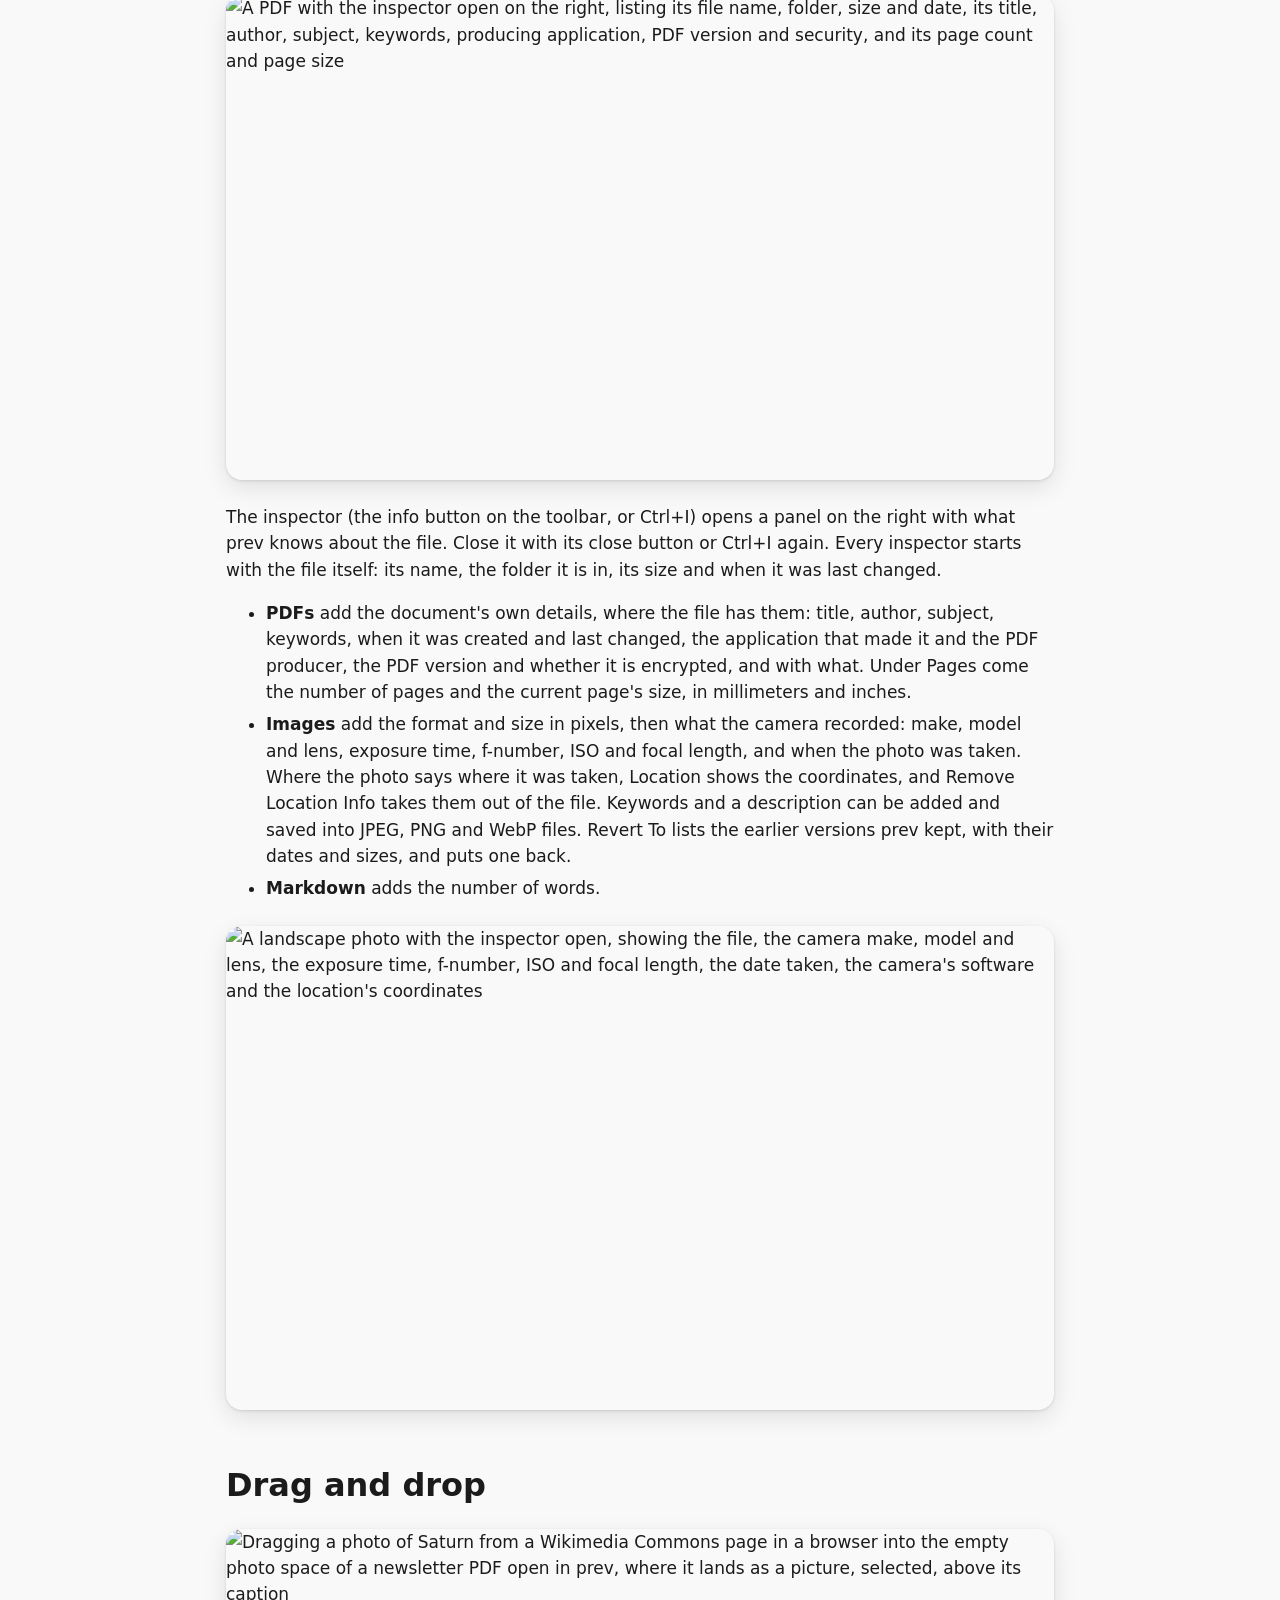
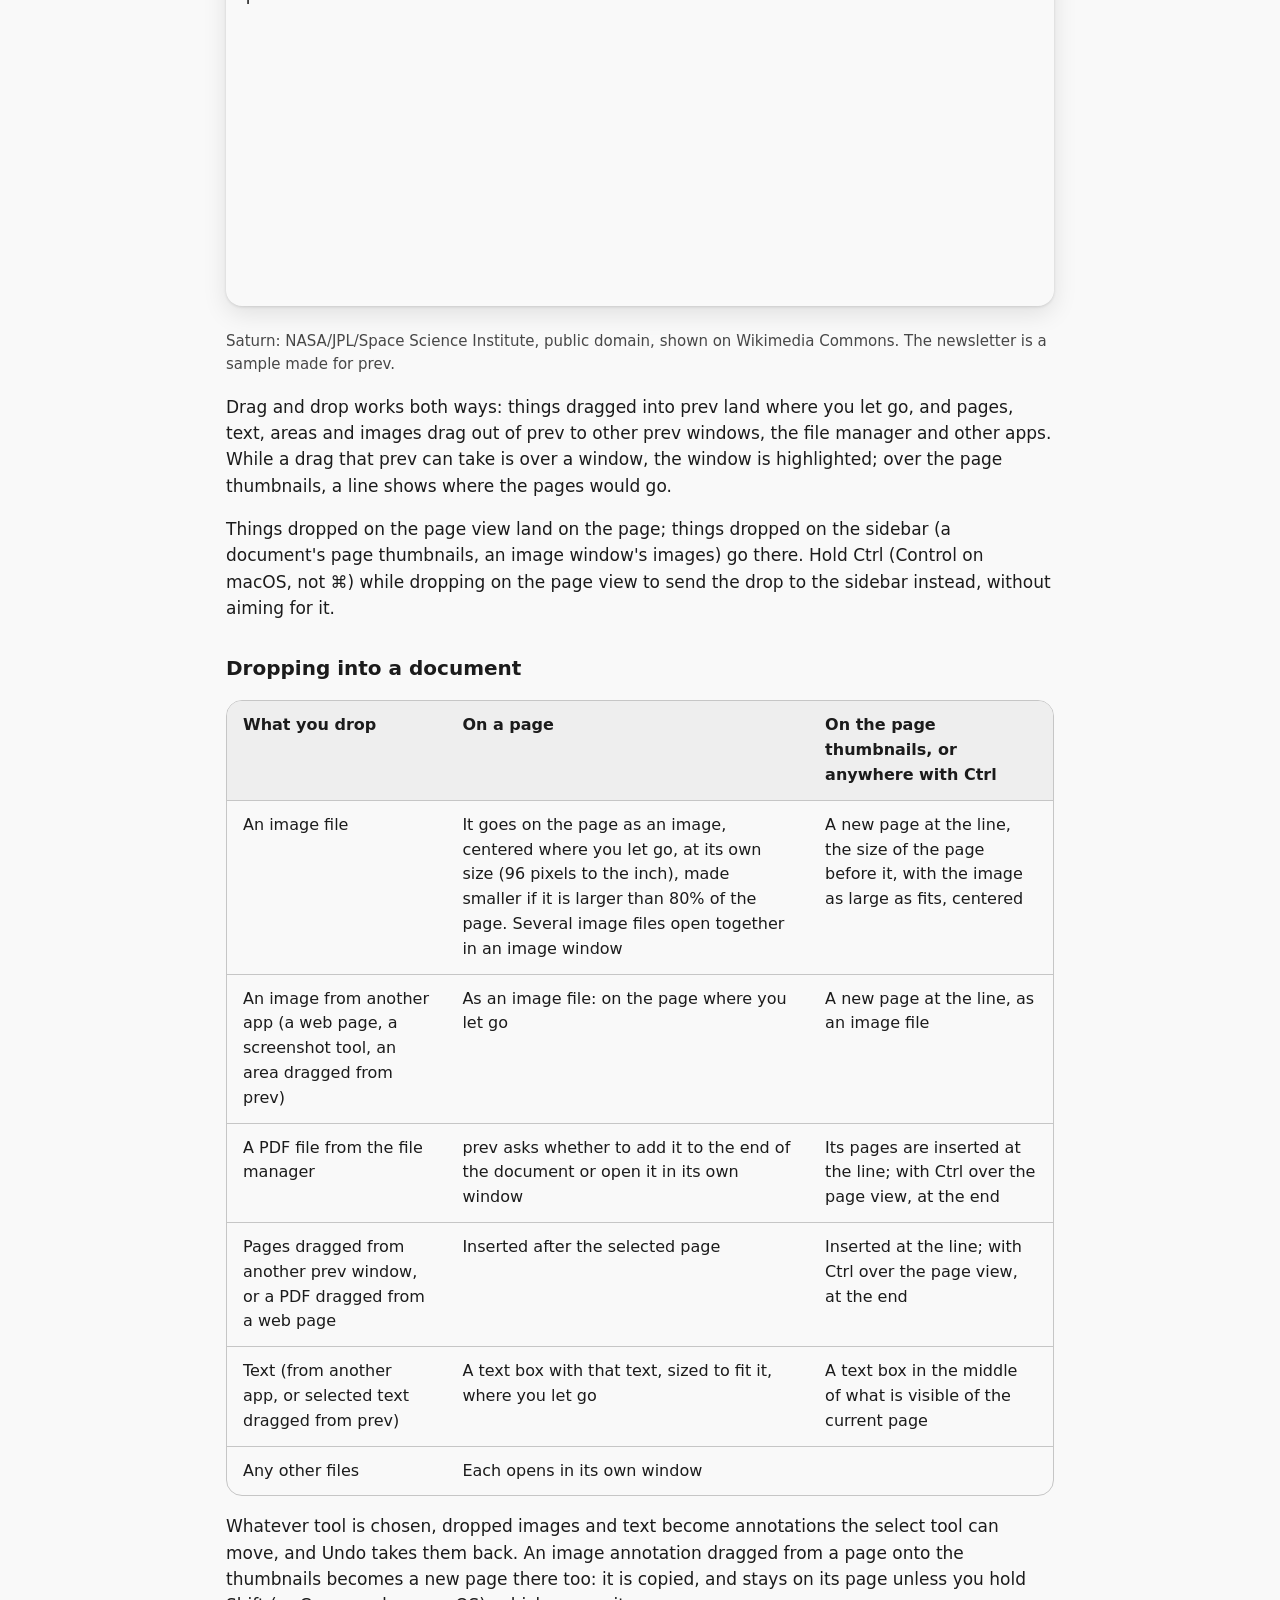
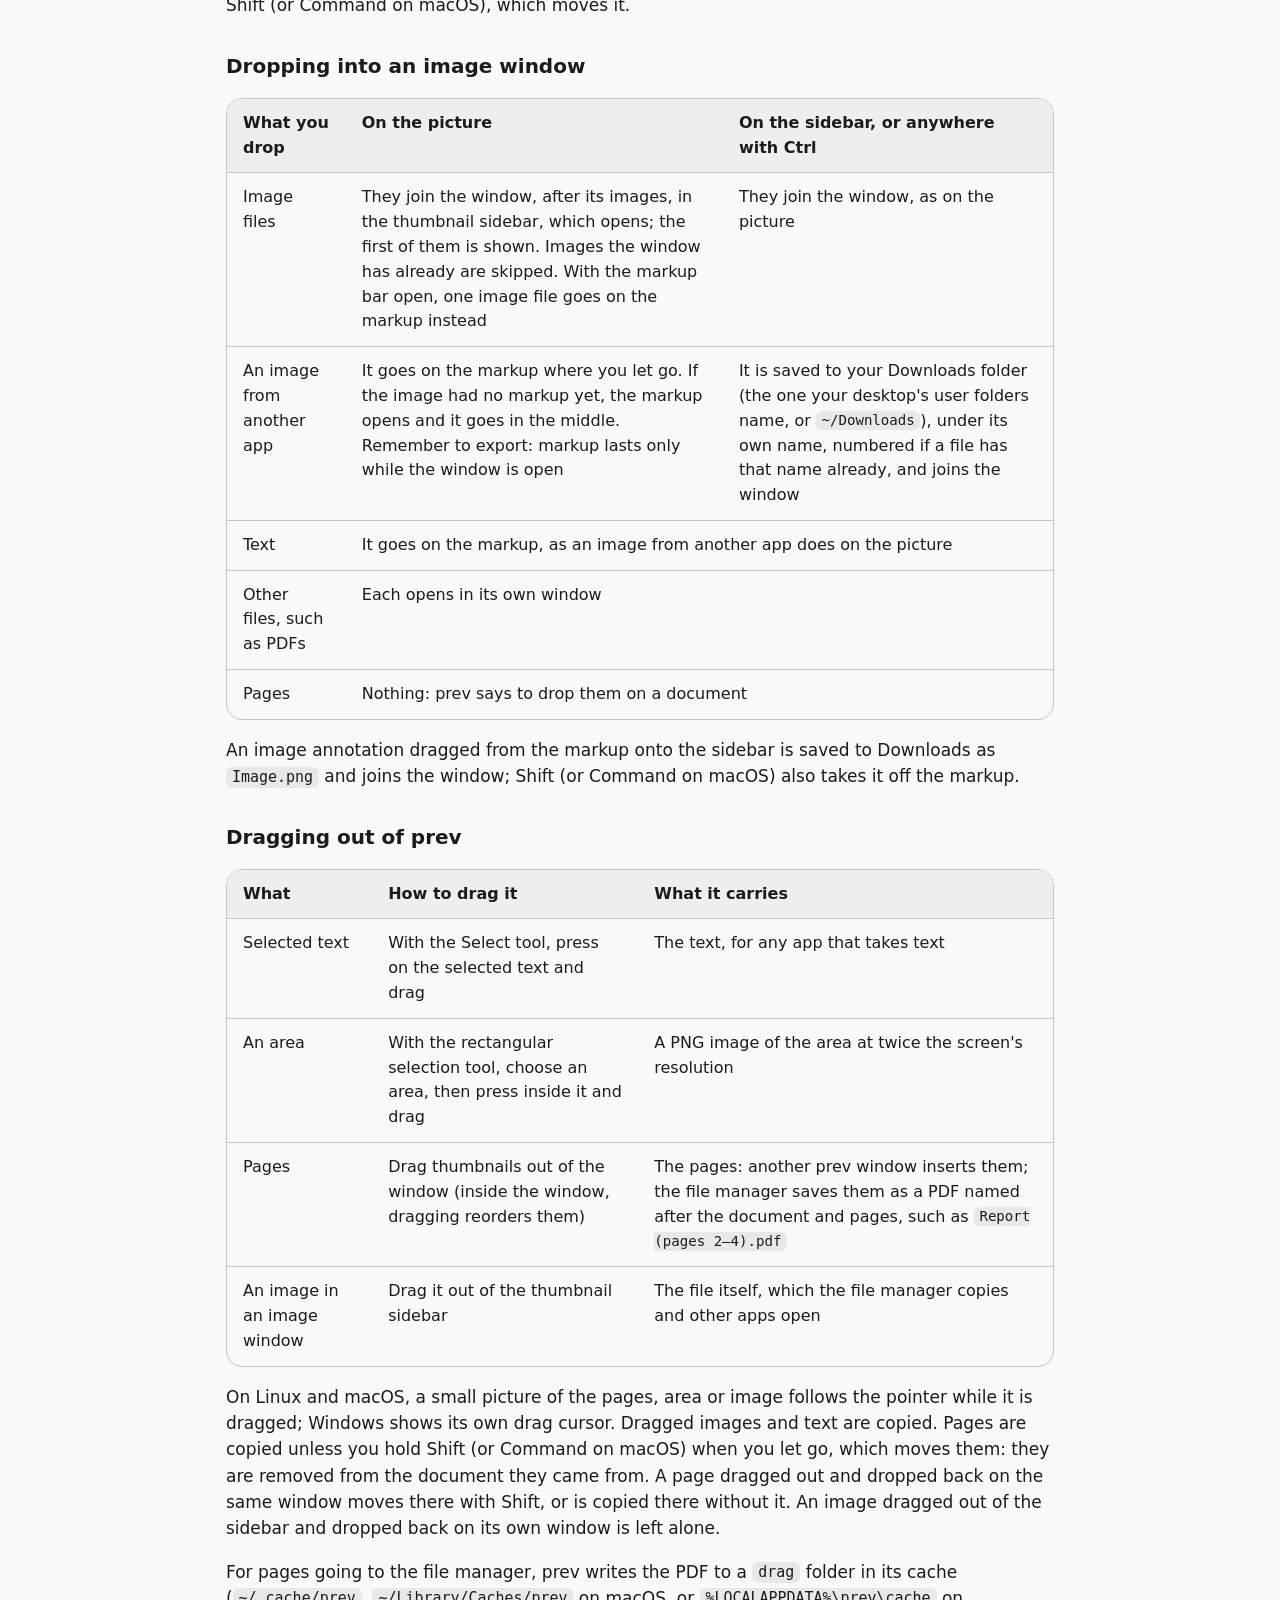
==== commit 313203b1: "docs: make the site's current page stand out - The nav's links are a tone dimmer, and the page shown" ====
--- a/site/guide.html
+++ b/site/guide.html
@@ -17,7 +17,7 @@
     <a href="./#download">Download</a>
     <a href="guide.html" aria-current="page">Tour</a>
     <a href="specs.html">Specs</a>
-    <a class="repo" href="https://github.com/scrambletools/prev">Source on GitHub</a>
+    <a href="https://github.com/scrambletools/prev">Source on GitHub</a>
   </nav>
 </header>
 
--- a/site/style.css
+++ b/site/style.css
@@ -18,6 +18,7 @@
   --surface-container-high: #e8e8e8;
   --on-surface: #1b1b1b;
   --on-surface-variant: #474747;
+  --nav-link: #6b6b6b;
   --outline-variant: #c6c6c6;
   --shadow: 0 1px 3px rgb(0 0 0 / 0.12), 0 8px 24px rgb(0 0 0 / 0.10);
   --hero-shadow: var(--shadow);
@@ -35,6 +36,7 @@
     --surface-container-high: #2a2a2a;
     --on-surface: #e2e2e2;
     --on-surface-variant: #c6c6c6;
+    --nav-link: #9a9a9a;
     --outline-variant: #474747;
     --shadow: 0 1px 3px rgb(0 0 0 / 0.4), 0 8px 24px rgb(0 0 0 / 0.35);
     /* A hairline and a soft glow in the accent color, so the dark hero
@@ -96,18 +98,14 @@
 }
 
 .top nav { display: flex; gap: 20px; flex-wrap: wrap; }
-.top nav a { color: var(--on-surface-variant); text-decoration: none; font-weight: 500; }
-.top nav a:hover { color: var(--primary); }
-.top nav .repo { color: var(--primary); }
-/* The page shown, or on the front page the section last gone to, in the
-   accent and heavier, as the language menu marks its language: the grey
-   accent alone is the other links' color in dark mode. */
+/* The links a tone below the text, so the page shown, or on the front
+   page the section last gone to, stands out in the text's own color: the
+   grey accent is the links' color in dark mode. */
+.top nav a { color: var(--nav-link); text-decoration: none; font-weight: 500; }
+.top nav a:hover,
 .top nav a[aria-current="page"],
 body:has(#features:target) .top nav a[href$="#features"],
-body:has(#download:target) .top nav a[href$="#download"] {
-  color: var(--primary);
-  font-weight: 650;
-}
+body:has(#download:target) .top nav a[href$="#download"] { color: var(--on-surface); }
 
 /* The language menu: a list of links, which opens without script. */
 .top nav { align-items: center; }
@@ -118,11 +116,11 @@
   gap: 6px;
   cursor: pointer;
   list-style: none;
-  color: var(--on-surface-variant);
+  color: var(--nav-link);
   font-weight: 500;
 }
 .languages summary::-webkit-details-marker { display: none; }
-.languages summary:hover { color: var(--primary); }
+.languages summary:hover { color: var(--on-surface); }
 .languages ul {
   position: absolute;
   inset-inline-end: 0;
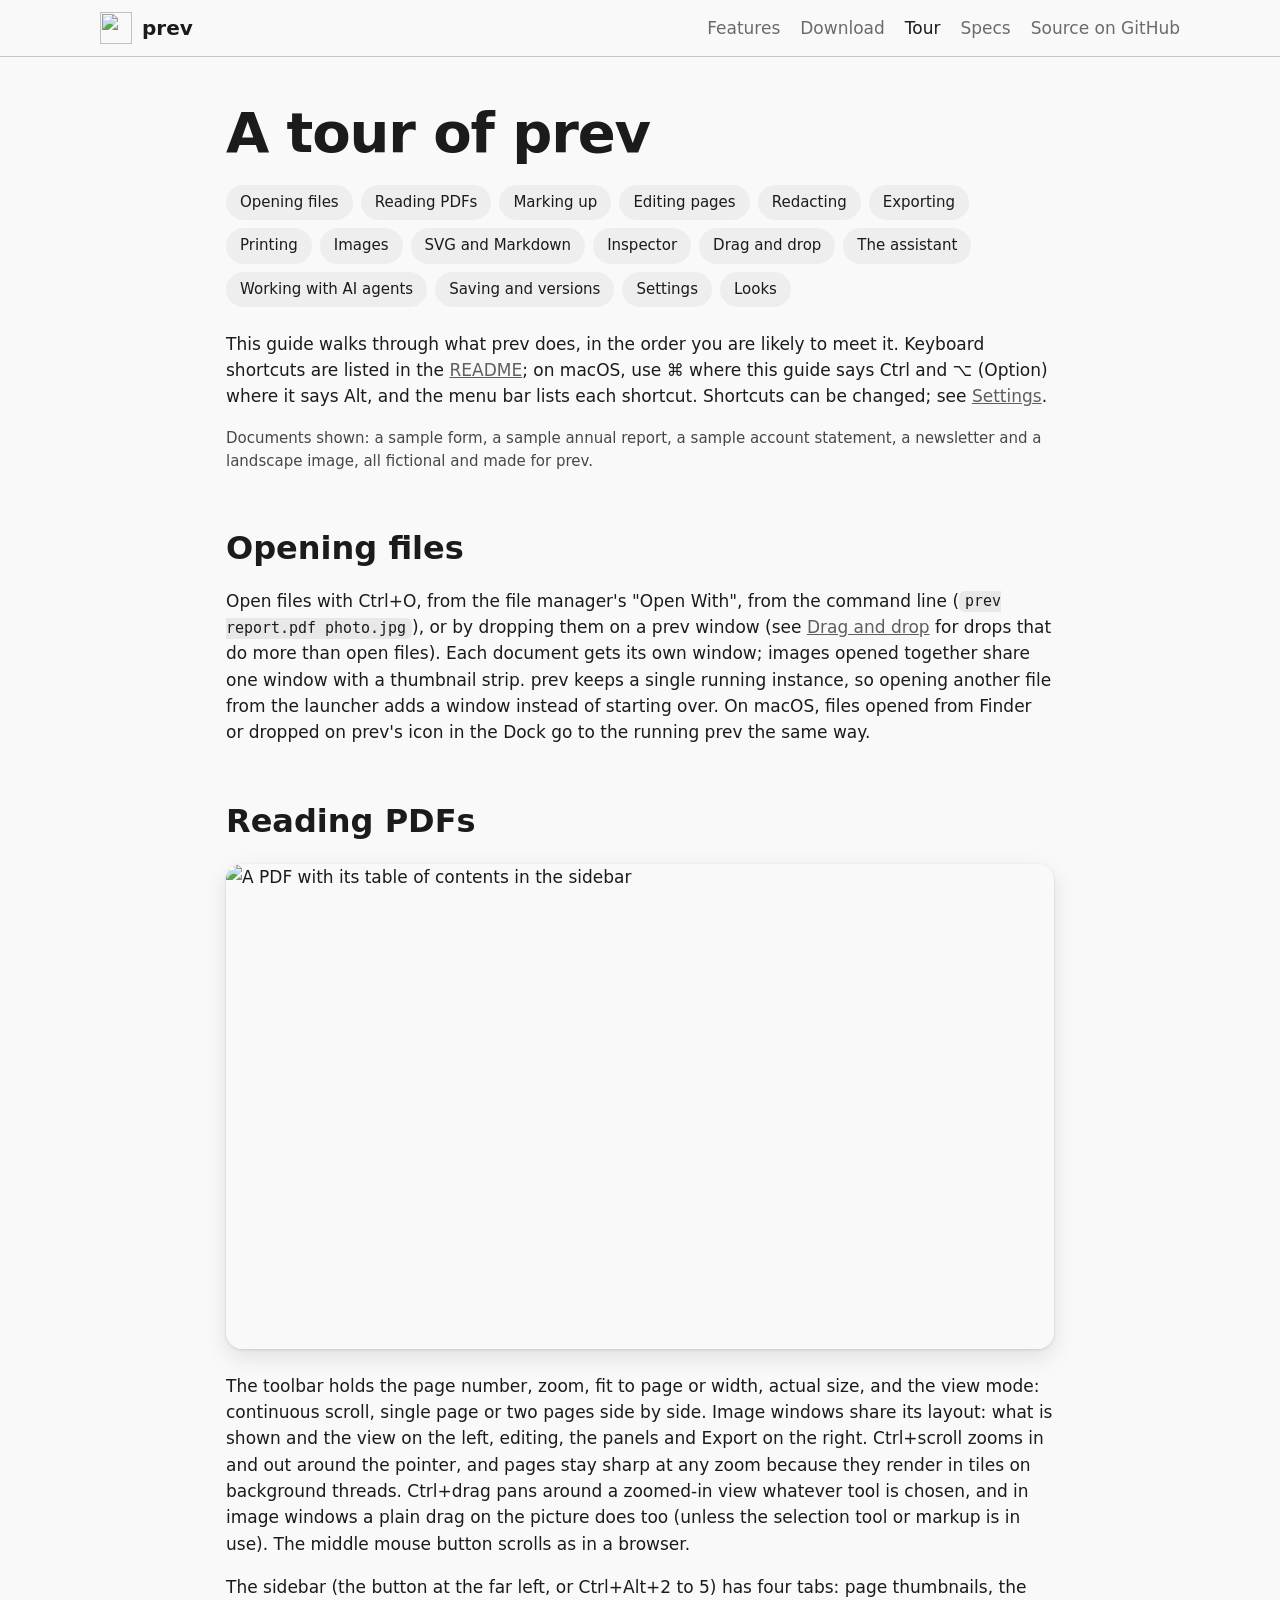
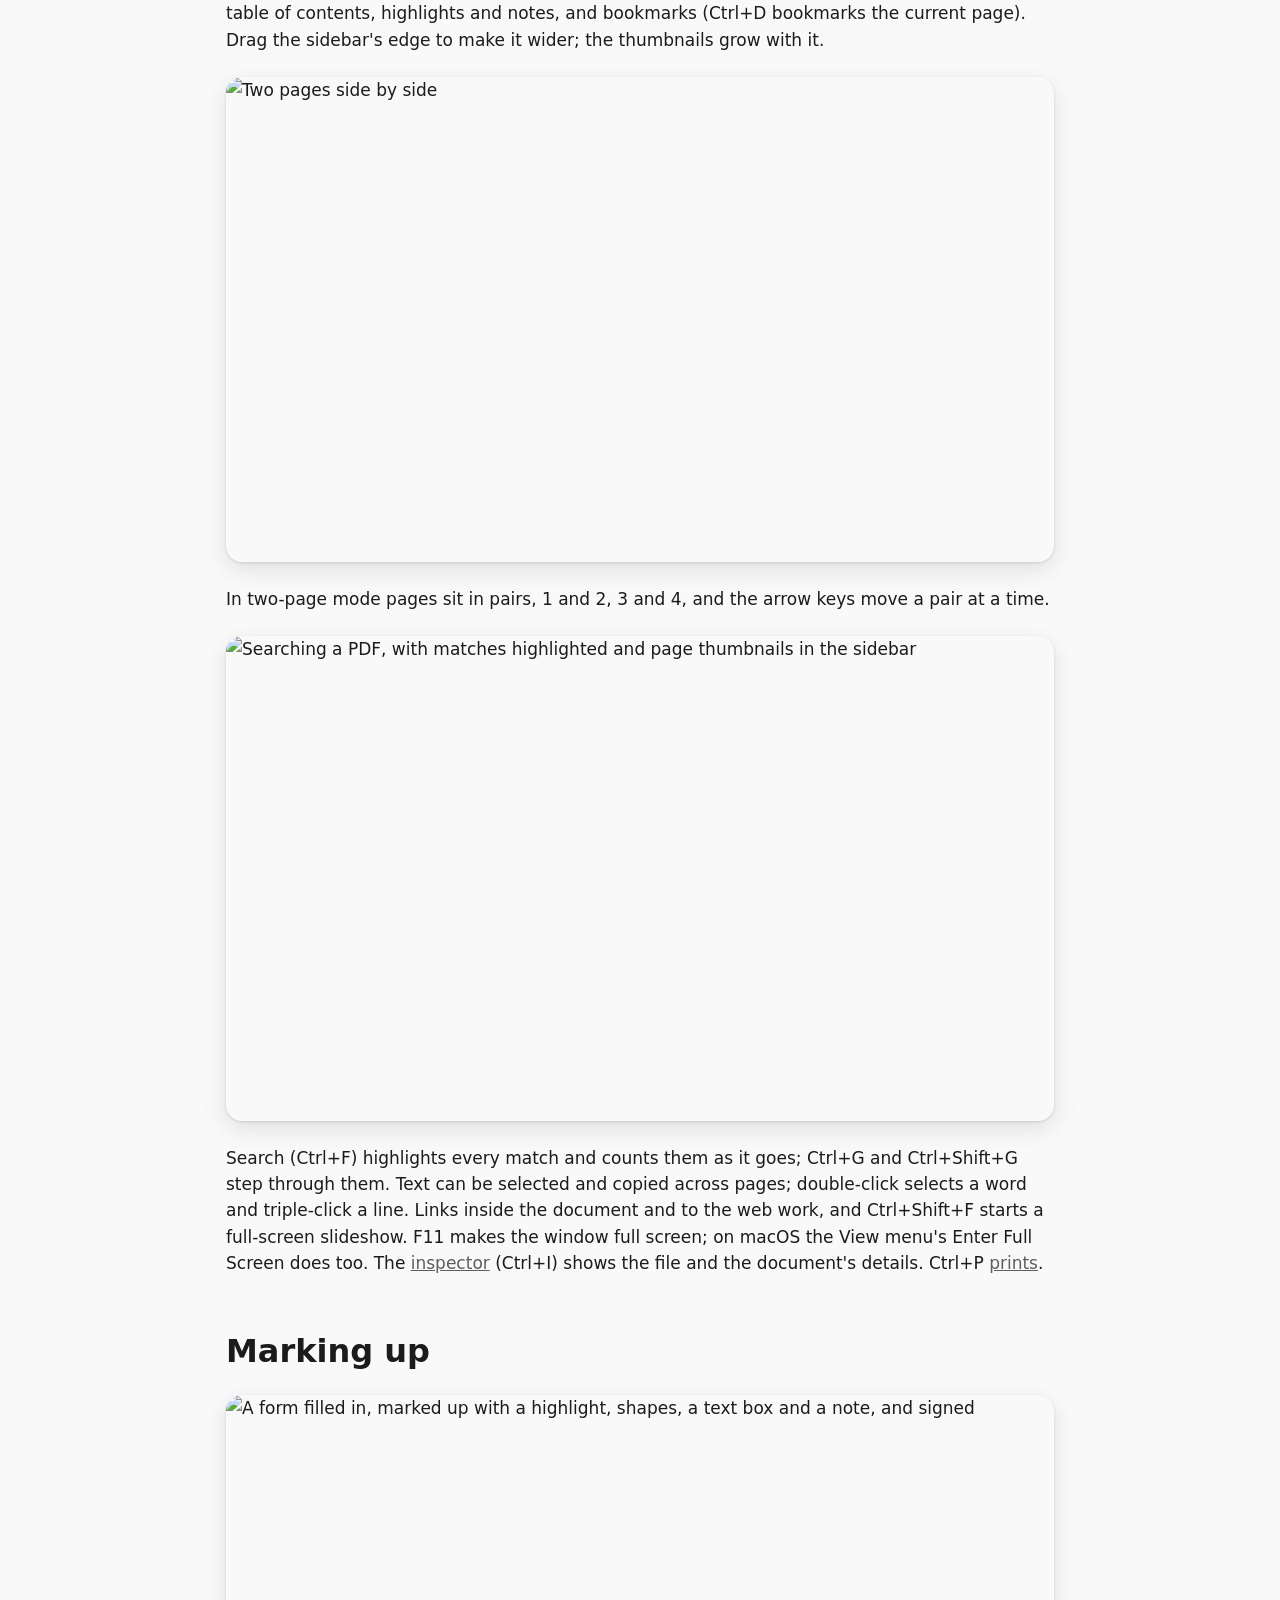
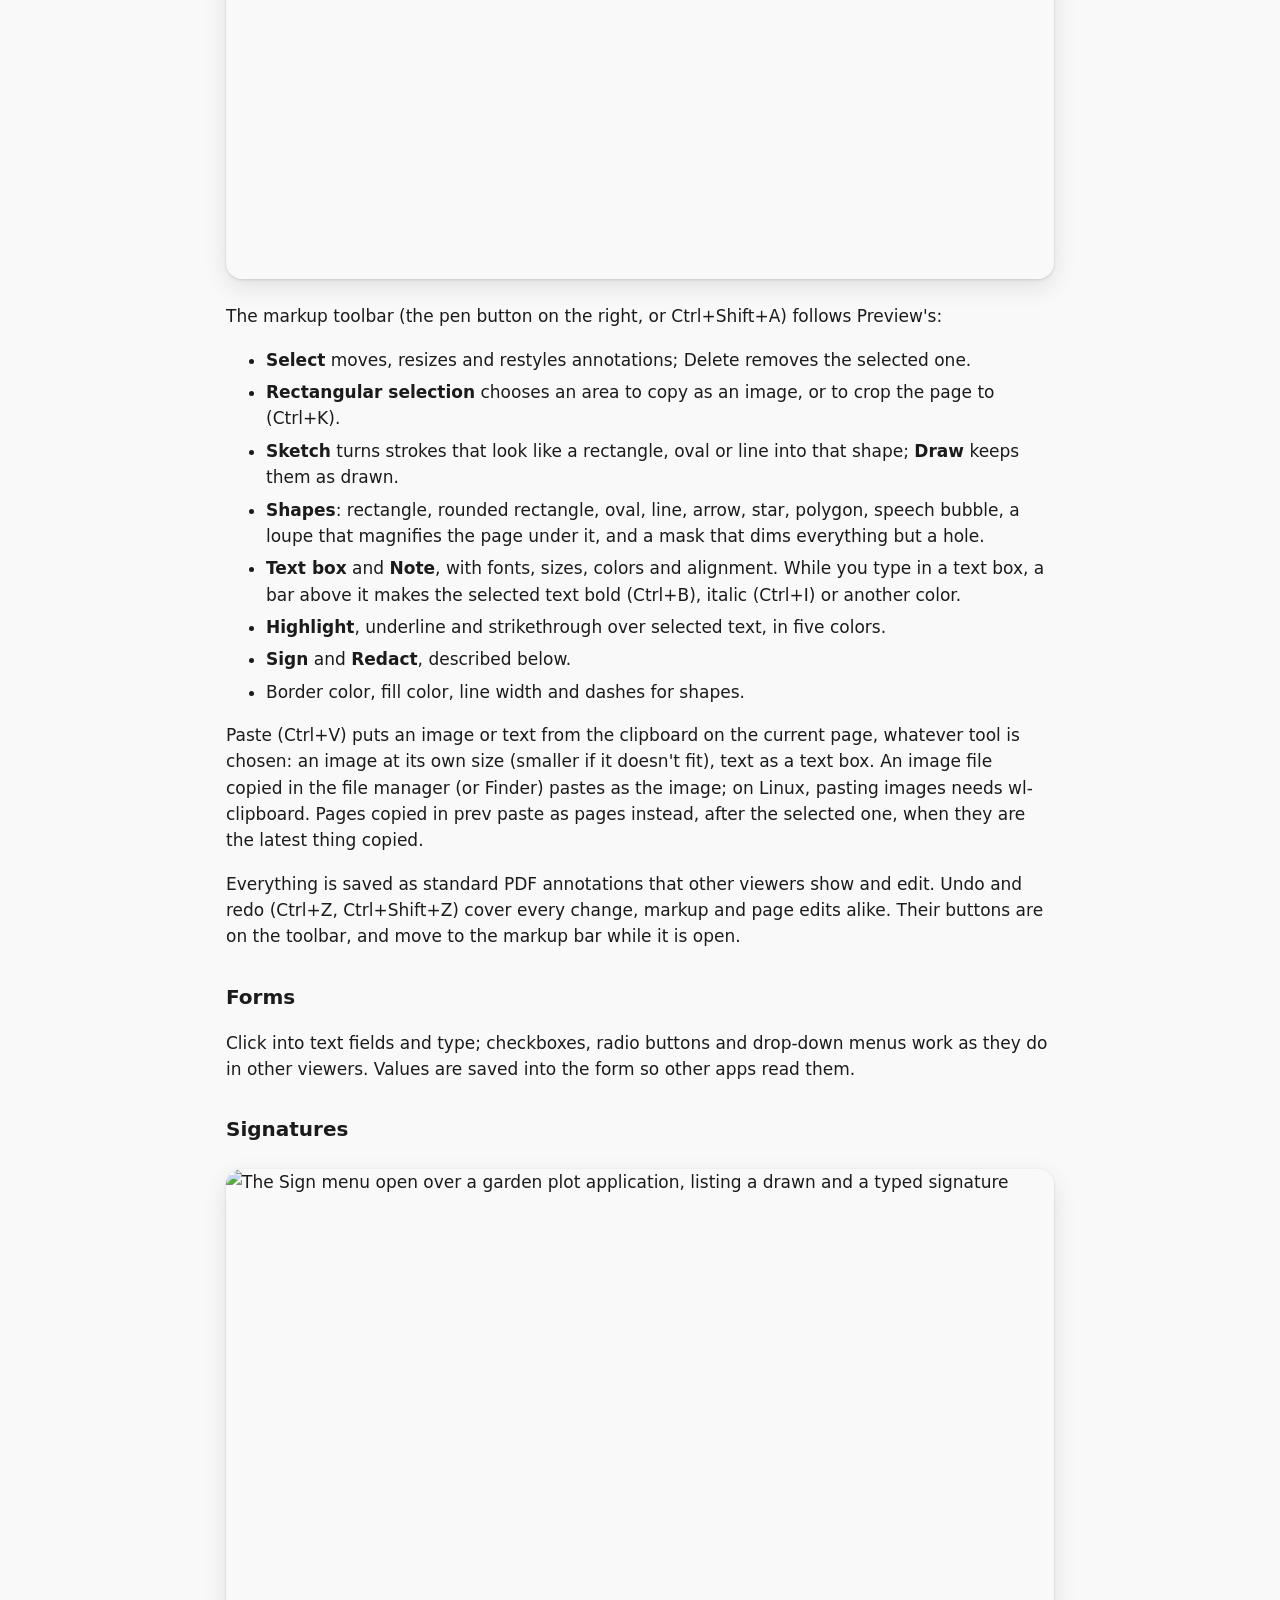
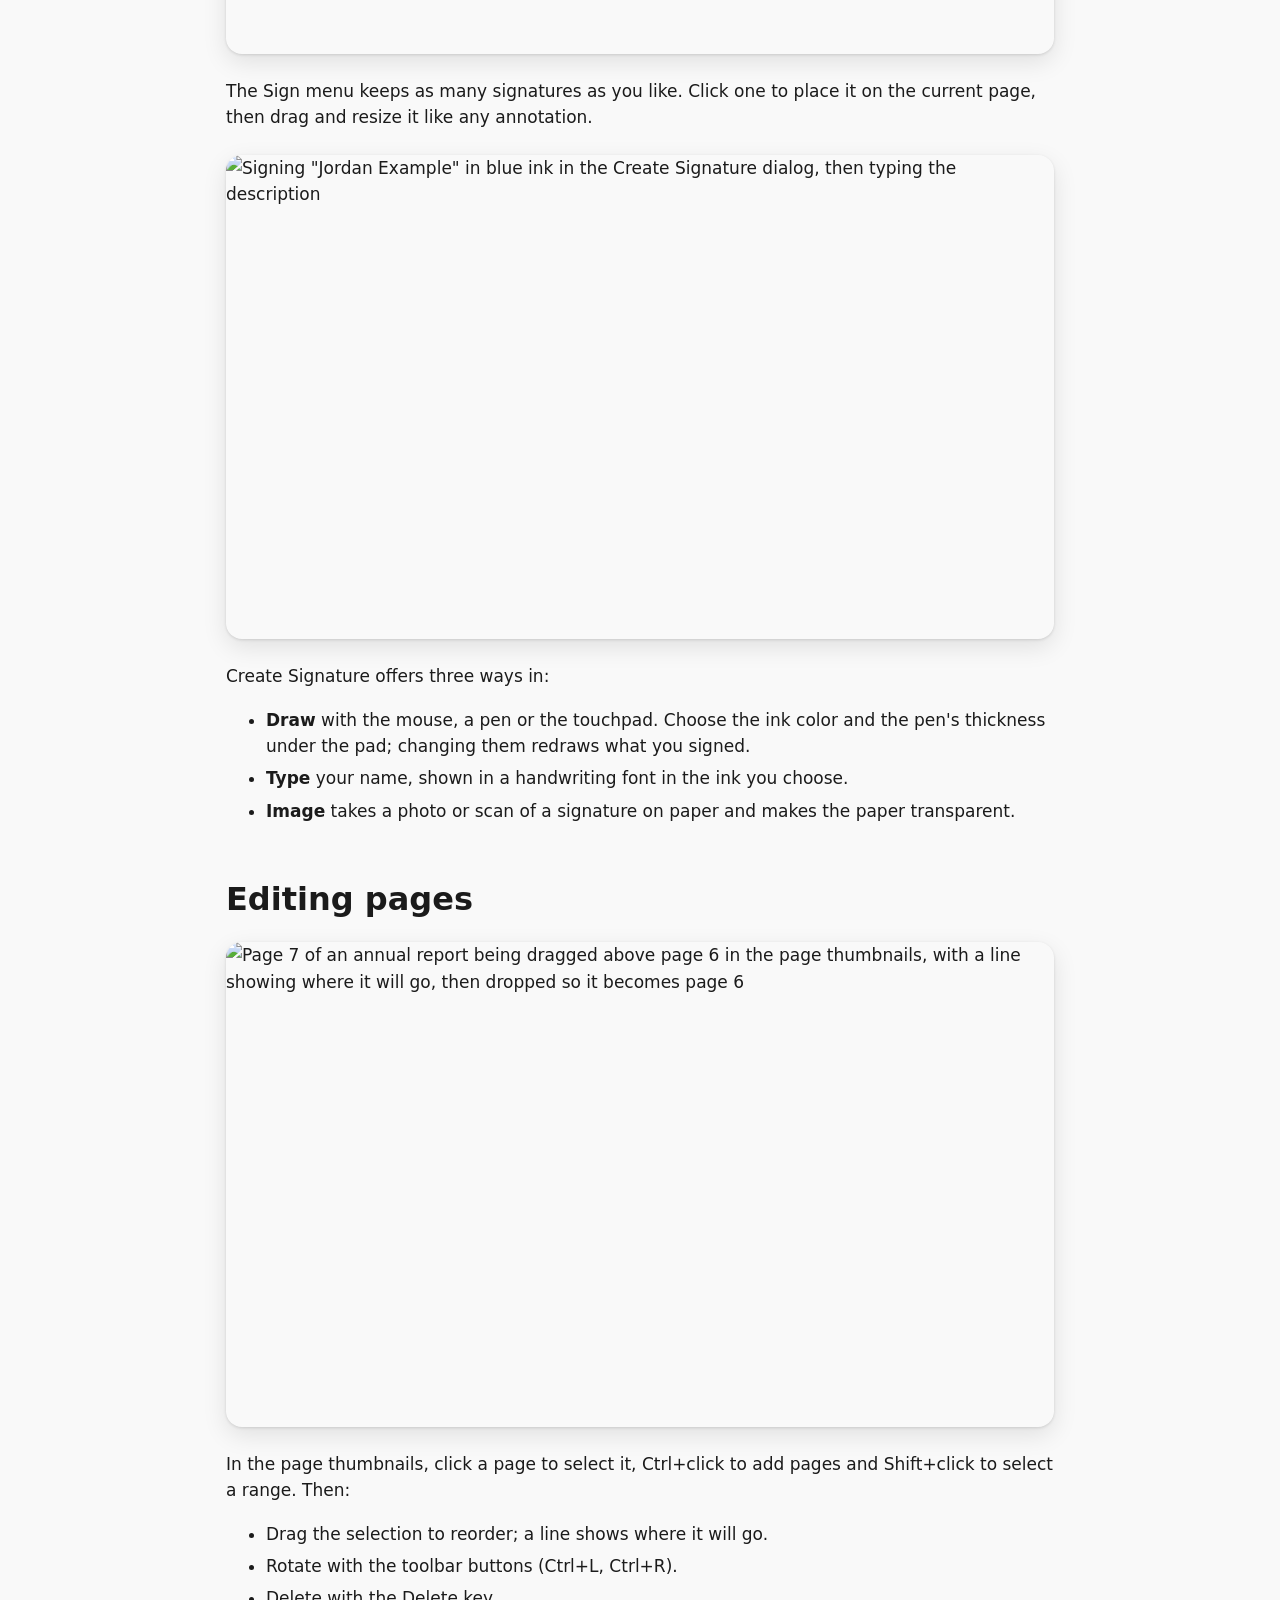
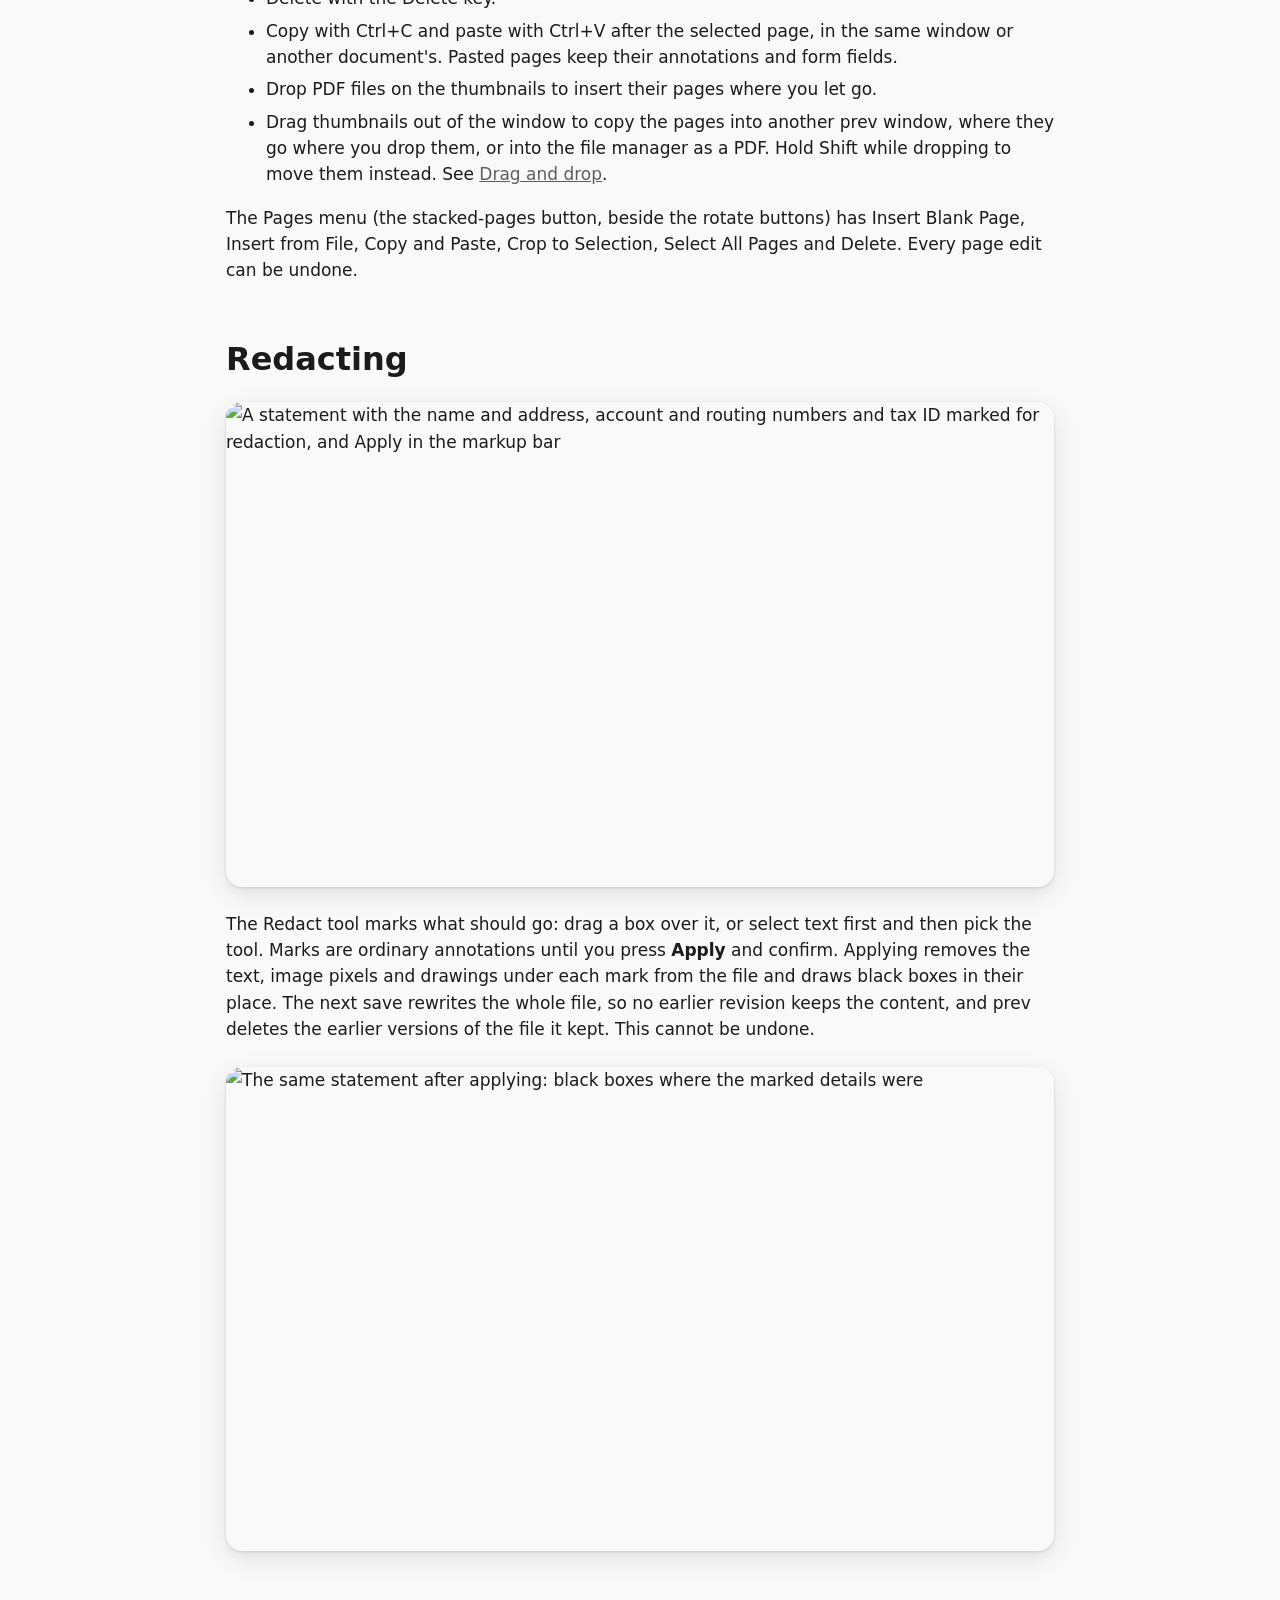
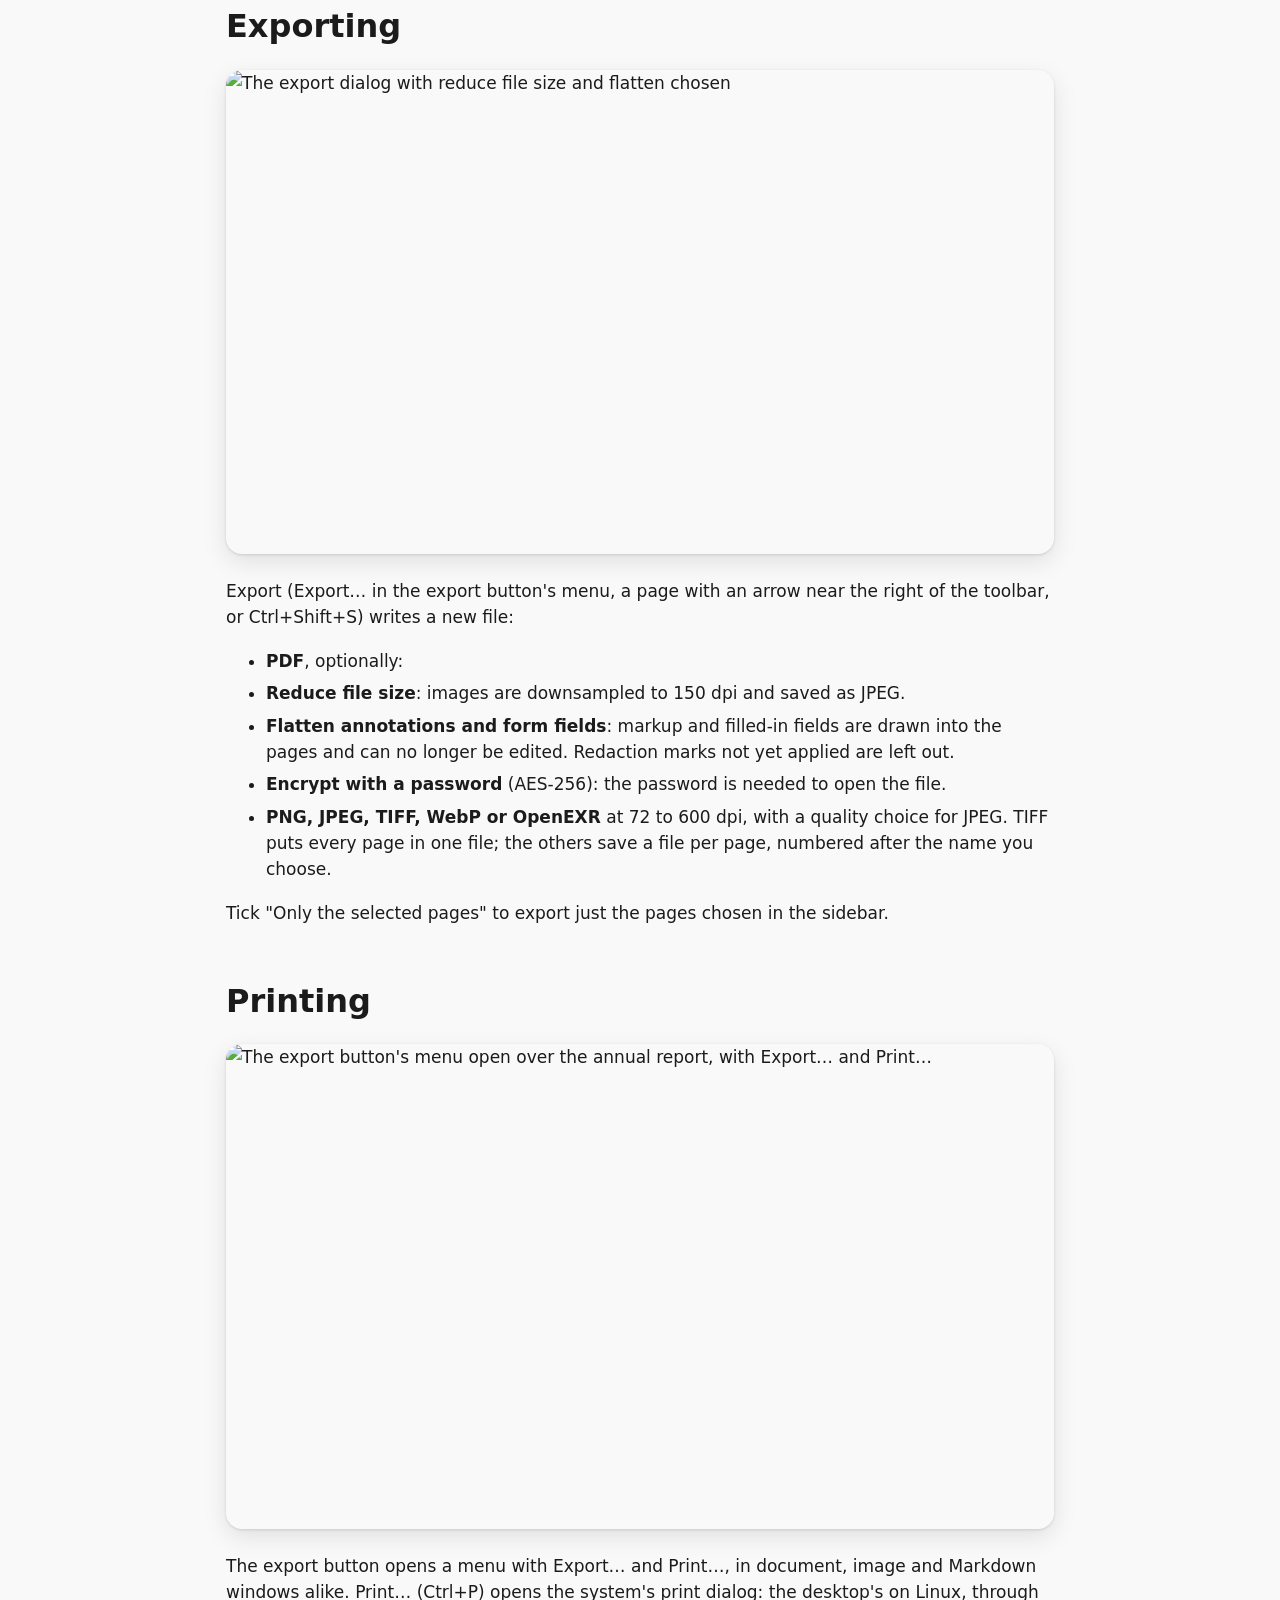
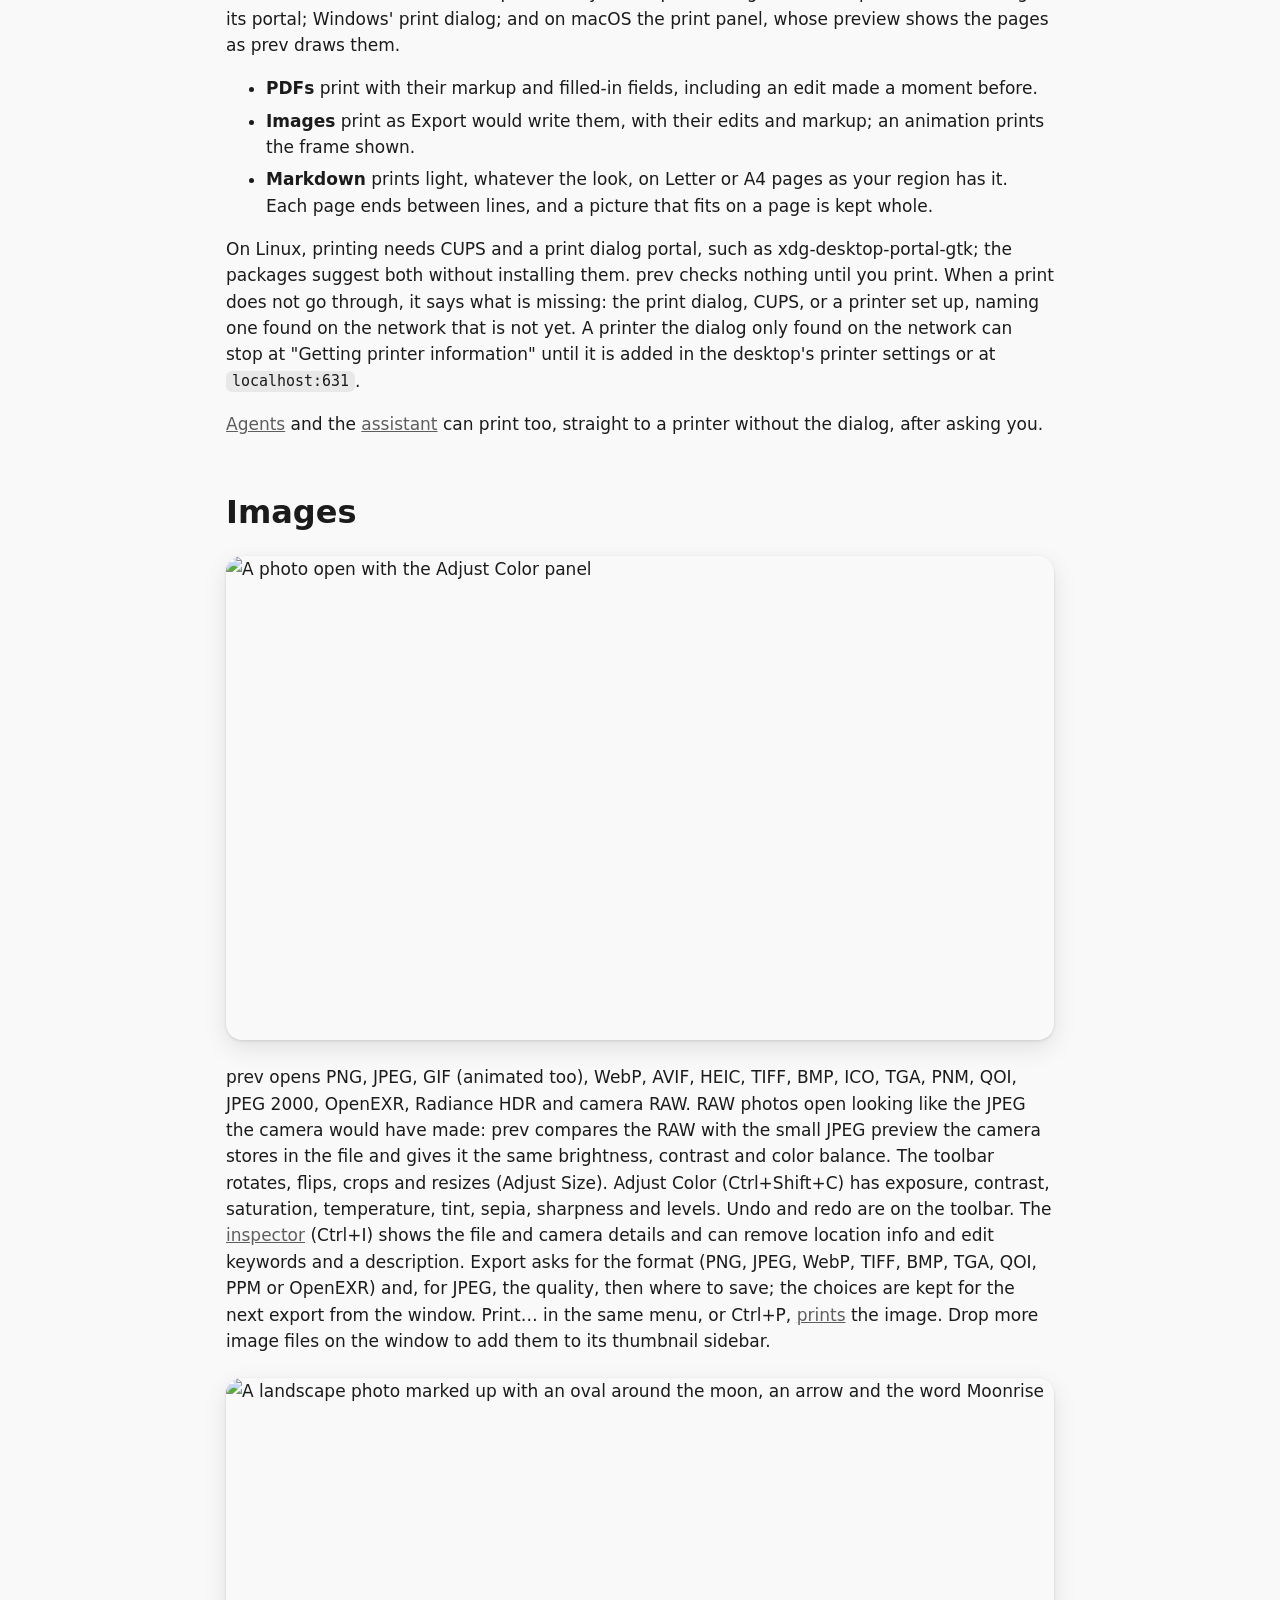
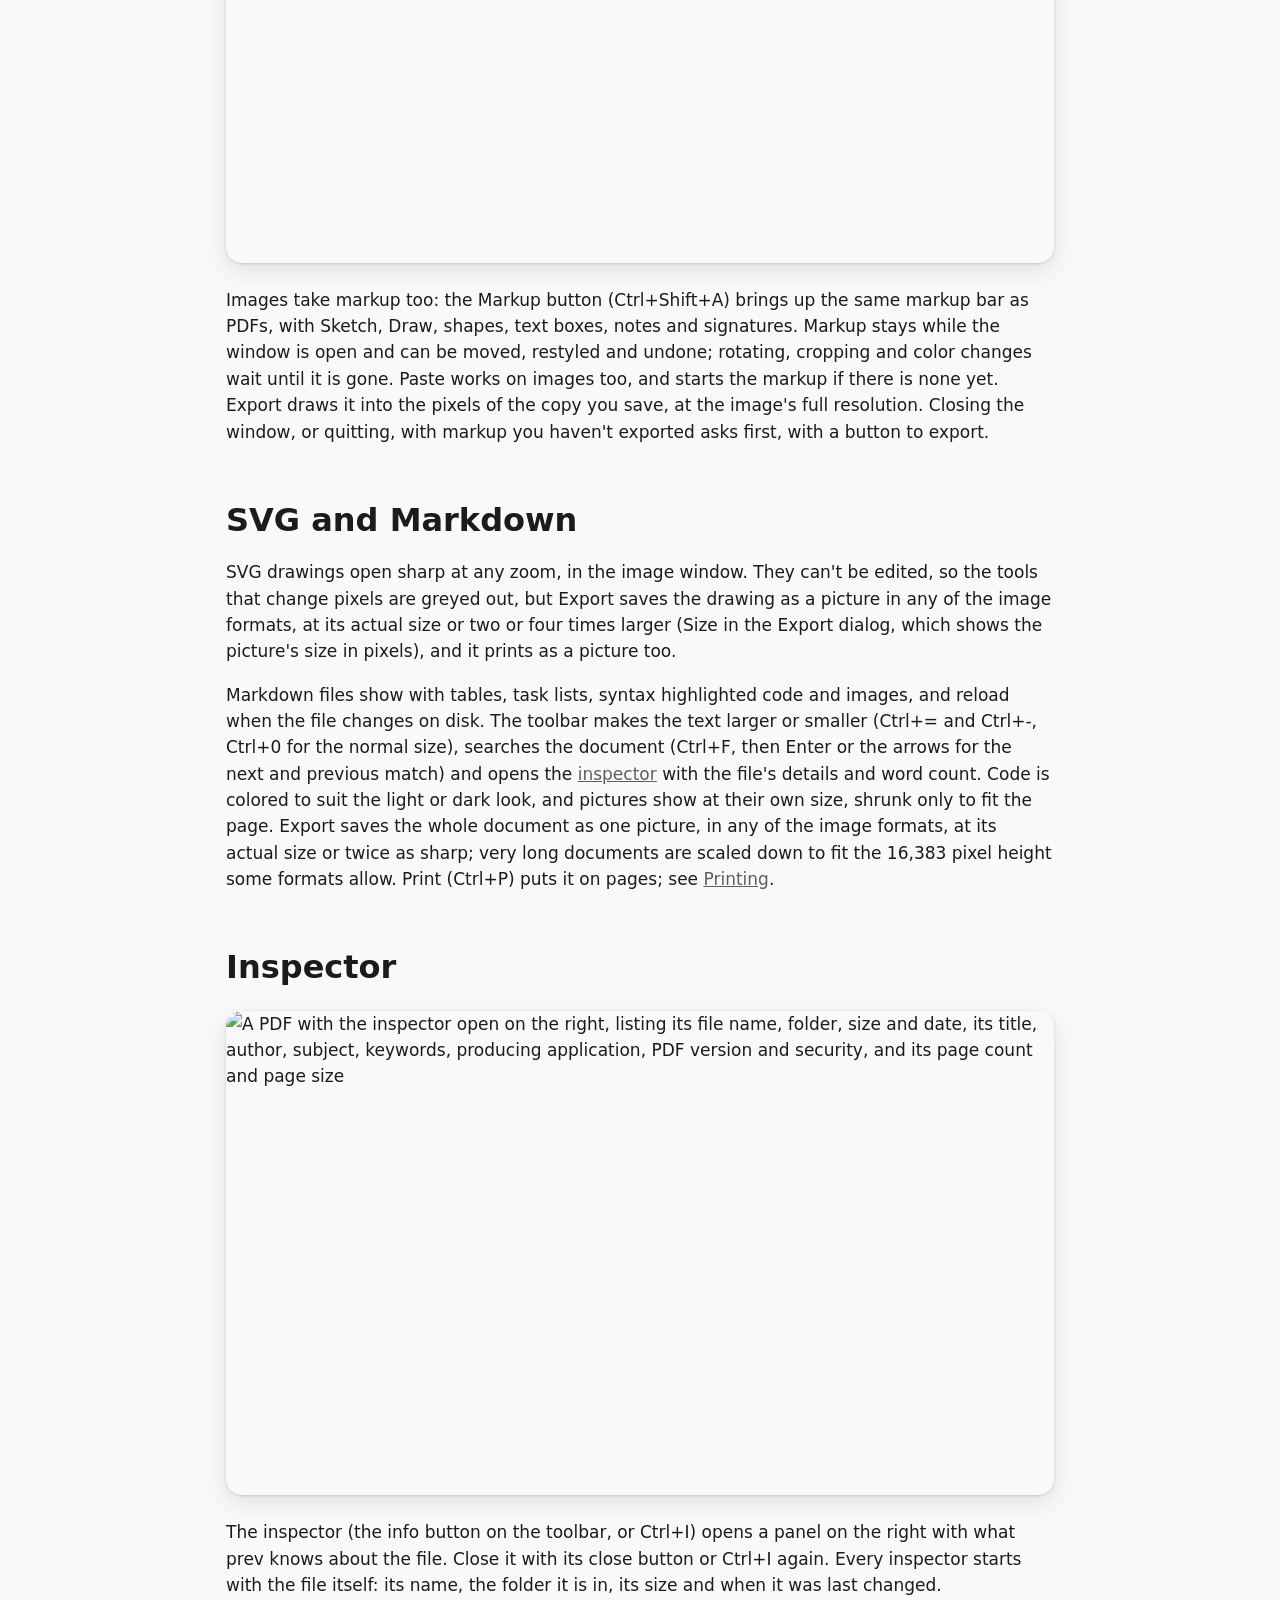
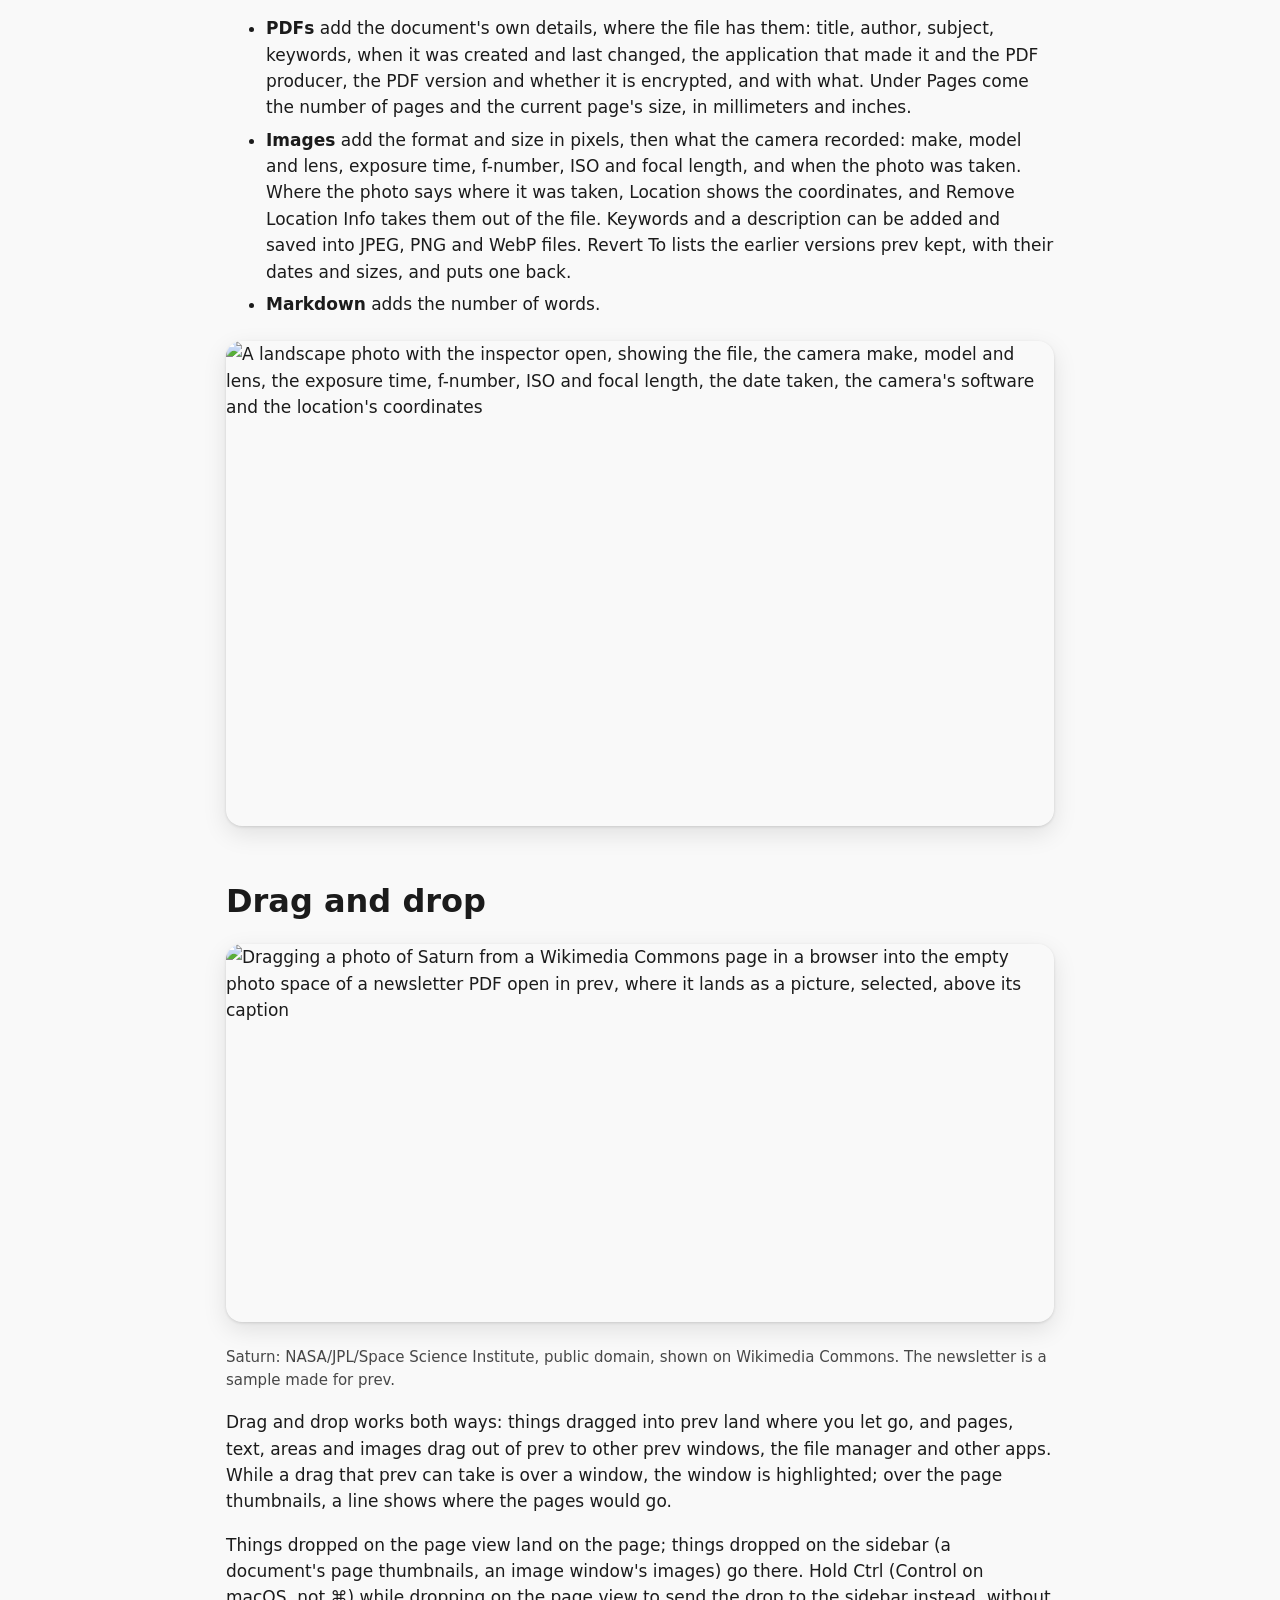
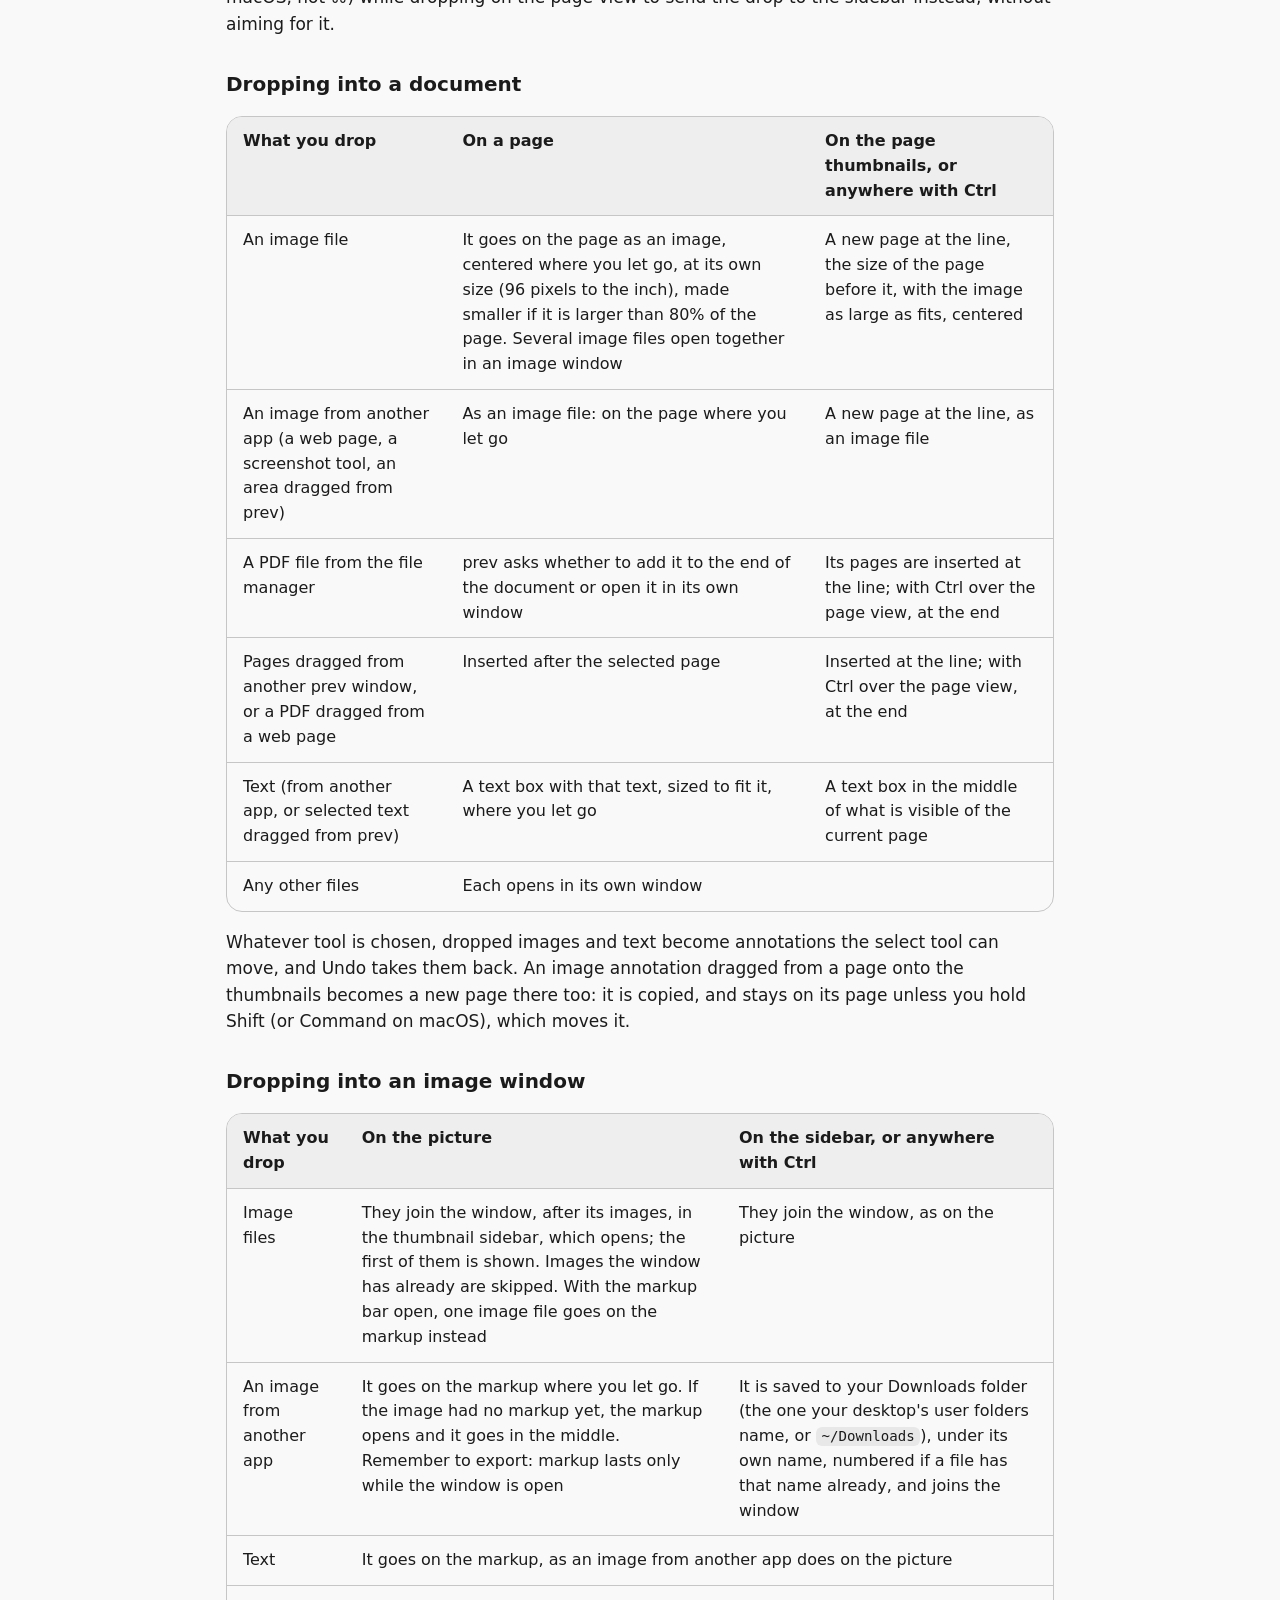
==== commit 0a272d53: "docs: printing in the tour and on the site - The tour has a Printing section, with the Export menu's" ====
--- a/site/guide.html
+++ b/site/guide.html
@@ -4,7 +4,7 @@
 <meta charset="utf-8">
 <meta name="viewport" content="width=device-width, initial-scale=1">
 <title>A tour of prev</title>
-<meta name="description" content="A walkthrough of everything prev does: reading and marking up PDFs, forms and signatures, page editing, redaction, images, drag and drop, AI agents and settings.">
+<meta name="description" content="A walkthrough of everything prev does: reading and marking up PDFs, forms and signatures, page editing, redaction, exporting and printing, images, drag and drop, AI agents and settings.">
 <link rel="icon" href="icon.svg" type="image/svg+xml">
 <link rel="stylesheet" href="style.css">
 </head>
@@ -32,6 +32,7 @@
 <li><a href="#editing-pages">Editing pages</a></li>
 <li><a href="#redacting">Redacting</a></li>
 <li><a href="#exporting">Exporting</a></li>
+<li><a href="#printing">Printing</a></li>
 <li><a href="#images">Images</a></li>
 <li><a href="#svg-and-markdown">SVG and Markdown</a></li>
 <li><a href="#inspector">Inspector</a></li>
@@ -86,10 +87,8 @@
 Links inside the document and to the web work, and Ctrl+Shift+F starts a
 full-screen slideshow. F11 makes the window full screen; on macOS the
 View menu's Enter Full Screen does too. The <a href="#inspector">inspector</a>
-(Ctrl+I) shows the file and the document's details.</p>
-<p>Print (Ctrl+P) opens the system's print dialog: the desktop's, through
-its portal, on Linux; Windows' print dialog; and on macOS the print panel,
-whose preview shows the pages as prev draws them.</p>
+(Ctrl+I) shows the file and the document's details. Ctrl+P
+<a href="#printing">prints</a>.</p>
 <h2 id="marking-up">Marking up</h2>
 <figure><img class="shot" src="screenshots/markup.png" alt="A form filled in, marked up with a highlight, shapes, a text box and a note, and signed" width="1360" height="796" loading="lazy"></figure>
 <p>The markup toolbar (the pen button on the right, or Ctrl+Shift+A) follows
@@ -171,8 +170,8 @@
 <figure><img class="shot" src="screenshots/redaction-applied.png" alt="The same statement after applying: black boxes where the marked details were" width="1360" height="796" loading="lazy"></figure>
 <h2 id="exporting">Exporting</h2>
 <figure><img class="shot" src="screenshots/export.png" alt="The export dialog with reduce file size and flatten chosen" width="1360" height="796" loading="lazy"></figure>
-<p>Export (the export button, a page with an arrow near the right of the
-toolbar, or Ctrl+Shift+S) writes a new file:</p>
+<p>Export (Export… in the export button's menu, a page with an arrow near
+the right of the toolbar, or Ctrl+Shift+S) writes a new file:</p>
 <ul>
 <li><strong>PDF</strong>, optionally:</li>
 <li><strong>Reduce file size</strong>: images are downsampled to 150 dpi and saved as
@@ -188,6 +187,33 @@
 </ul>
 <p>Tick "Only the selected pages" to export just the pages chosen in the
 sidebar.</p>
+<h2 id="printing">Printing</h2>
+<figure><img class="shot" src="screenshots/print.png" alt="The export button's menu open over the annual report, with Export… and Print…" width="1360" height="796" loading="lazy"></figure>
+<p>The export button opens a menu with Export… and Print…, in document,
+image and Markdown windows alike. Print… (Ctrl+P) opens the system's
+print dialog: the desktop's on Linux, through its portal; Windows' print
+dialog; and on macOS the print panel, whose preview shows the pages as
+prev draws them.</p>
+<ul>
+<li><strong>PDFs</strong> print with their markup and filled-in fields,
+  including an edit made a moment before.</li>
+<li><strong>Images</strong> print as Export would write them, with their edits
+  and markup; an animation prints the frame shown.</li>
+<li><strong>Markdown</strong> prints light, whatever the look, on Letter or A4
+  pages as your region has it. Each page ends between lines, and a
+  picture that fits on a page is kept whole.</li>
+</ul>
+<p>On Linux, printing needs CUPS and a print dialog portal, such as
+xdg-desktop-portal-gtk; the packages suggest both without installing
+them. prev checks nothing until you print. When a print does not go
+through, it says what is missing: the print dialog, CUPS, or a printer
+set up, naming one found on the network that is not yet. A printer the
+dialog only found on the network can stop at "Getting printer
+information" until it is added in the desktop's printer settings or at
+<code>localhost:631</code>.</p>
+<p><a href="#ai-agents">Agents</a> and the <a href="#assistant">assistant</a>
+can print too, straight to a printer without the dialog, after asking
+you.</p>
 <h2 id="images">Images</h2>
 <figure><img class="shot" src="screenshots/image-editing.png" alt="A photo open with the Adjust Color panel" width="1360" height="796" loading="lazy"></figure>
 <p>prev opens PNG, JPEG, GIF (animated too), WebP, AVIF, HEIC, TIFF, BMP,
@@ -202,7 +228,8 @@
 location info and edit keywords and a description. Export asks for the
 format (PNG, JPEG, WebP, TIFF, BMP, TGA, QOI, PPM or OpenEXR) and, for
 JPEG, the quality, then where to save; the choices are kept for the next
-export from the window. Drop more image files
+export from the window. Print… in the same menu, or Ctrl+P,
+<a href="#printing">prints</a> the image. Drop more image files
 on the window to add them to its thumbnail sidebar.</p>
 <figure><img class="shot" src="screenshots/image-markup.png" alt="A landscape photo marked up with an oval around the moon, an arrow and the word Moonrise" width="1360" height="796" loading="lazy"></figure>
 <p>Images take markup too: the Markup button (Ctrl+Shift+A) brings up the
@@ -218,7 +245,7 @@
 edited, so the tools that change pixels are greyed out, but Export saves
 the drawing as a picture in any of the image formats, at its actual size
 or two or four times larger (Size in the Export dialog, which shows the
-picture's size in pixels).</p>
+picture's size in pixels), and it prints as a picture too.</p>
 <p>Markdown files show with tables, task lists, syntax highlighted code and
 images, and reload when the file changes on disk. The toolbar makes the
 text larger or smaller (Ctrl+= and Ctrl+-, Ctrl+0 for the normal size),
@@ -228,7 +255,8 @@
 at their own size, shrunk only to fit the page. Export saves the whole
 document as one picture, in any of the image formats, at its actual size
 or twice as sharp; very long documents are scaled down to fit the
-16,383 pixel height some formats allow.</p>
+16,383 pixel height some formats allow. Print (Ctrl+P) puts it on
+pages; see <a href="#printing">Printing</a>.</p>
 <h2 id="inspector">Inspector</h2>
 <figure><img class="shot" src="screenshots/inspector.png" alt="A PDF with the inspector open on the right, listing its file name, folder, size and date, its title, author, subject, keywords, producing application, PDF version and security, and its page count and page size" width="1360" height="796" loading="lazy"></figure>
 <p>The inspector (the info button on the toolbar, or Ctrl+I) opens a panel
@@ -468,14 +496,16 @@
 for the tools that look at a page. Models that think before they answer
 show their reasoning faintly as it comes, folded under Thoughts once they
 answer. The assistant does what you ask it without asking again: the
-switches that make prev ask before an agent acts are for outside agents.
+switches that make prev ask before an agent acts are for outside agents,
+except the one for printing, which asks before the assistant prints too.
 A change it makes is one step of Undo, as yours are; signing and
 applying redactions cannot be undone, so it does them only when asked.
 A model that cannot see pictures gets the page's text instead.</p>
 <h2 id="ai-agents">Working with AI agents</h2>
 <p>An AI agent, such as Claude Code or a local model in an MCP client, can
 work in prev for you: read a document, show you something in it, mark it
-up, fill a form, sign, redact, rearrange pages, edit an image and export.
+up, fill a form, sign, redact, rearrange pages, edit an image, export and
+print.
 prev runs an MCP server, <code>prev --mcp</code>, which the agent starts and
 talks to over standard input and output. It passes the agent's requests
 to the prev you are using, starting prev if it is not running, so you can
@@ -501,19 +531,21 @@
 <h3 id="agent-approval">Asking before an agent acts</h3>
 <p>Settings has a switch for each kind of thing an agent can do: read a
 file, change the view or a window, mark up, edit, sign, apply redactions,
-and export. With a switch on, prev shows what the agent asks to do in the
-window it acts on, with Allow and Don't Allow, and the agent waits for
-your answer. Signing and applying redactions ask at first, as Undo cannot
-take them back; the others start off. The agent is told which tools ask,
-so it can tell you to look at prev. The switches are for outside agents;
-prev's own assistant acts on what you ask it without asking again.</p>
+export and print. With a switch on, prev shows what the agent asks to do
+in the window it acts on, with Allow and Don't Allow, and the agent waits
+for your answer. Signing and applying redactions ask at first, as Undo
+cannot take them back, and so does printing, as it spends paper; the
+others start off. The agent is told which tools ask, so it can tell you
+to look at prev. The switches are for outside agents; prev's own
+assistant acts on what you ask it without asking again, except before it
+prints.</p>
 <figure class="portrait"><img class="shot" src="screenshots/agent-ask.png" alt="prev asking: Let Claude Code sign this file?, adding that Undo cannot take this back, over a filled-in membership form" width="900" height="995" loading="lazy"></figure>
-<figure><img class="shot" src="screenshots/settings-outside-control.png" alt="The Agents tab of Settings: Allow outside control on, Claude Code allowed, and the Ask before an agent switches, with signing and applying redactions on" width="1360" height="791" loading="lazy"></figure>
+<figure><img class="shot" src="screenshots/settings-outside-control.png" alt="The Agents tab of Settings: Allow outside control on, Claude Code allowed, and the Ask before an agent switches, with signing, applying redactions and printing on" width="1360" height="796" loading="lazy"></figure>
 <h3 id="agent-work">What agents can do</h3>
 <ul>
 <li><strong>Read</strong>: the windows open, a document's pages, text with its
   positions, search, annotations, form fields, saved signatures, pictures
-  of pages and images, and Markdown files.</li>
+  of pages and images, Markdown files, and the printers set up.</li>
 <li><strong>Show you</strong>: go to a page or a place on it, zoom, change the view
   mode, outline an area or some text for a few seconds, open and close
   the sidebar, inspector and other panels, and size, place, focus and
@@ -526,8 +558,11 @@
   images. A model that changes an image, such as to remove its background,
   takes it from prev and hands back the changed one, and prev keeps the
   image as it was among its versions.</li>
-<li><strong>Sign, redact and export</strong>: place one of your saved signatures,
-  apply redaction marks, and export to a new file.</li>
+<li><strong>Sign, redact, export and print</strong>: place one of your saved
+  signatures, apply redaction marks, export to a new file, and print
+  without the dialog, on the default printer or another, some pages or
+  copies if asked. In Flatpak, the print dialog shows for you to
+  finish.</li>
 </ul>
 <figure><img class="shot" src="screenshots/agent-point.png" alt="An agent pointing out the largest expense: the drip irrigation row of the budget's expenses table, outlined in the accent color" width="1360" height="791" loading="lazy"><figcaption>An agent showing you the largest expense as it tells you about it.</figcaption></figure>
 <p>Agents work as you do: each change saves by itself and is one step of
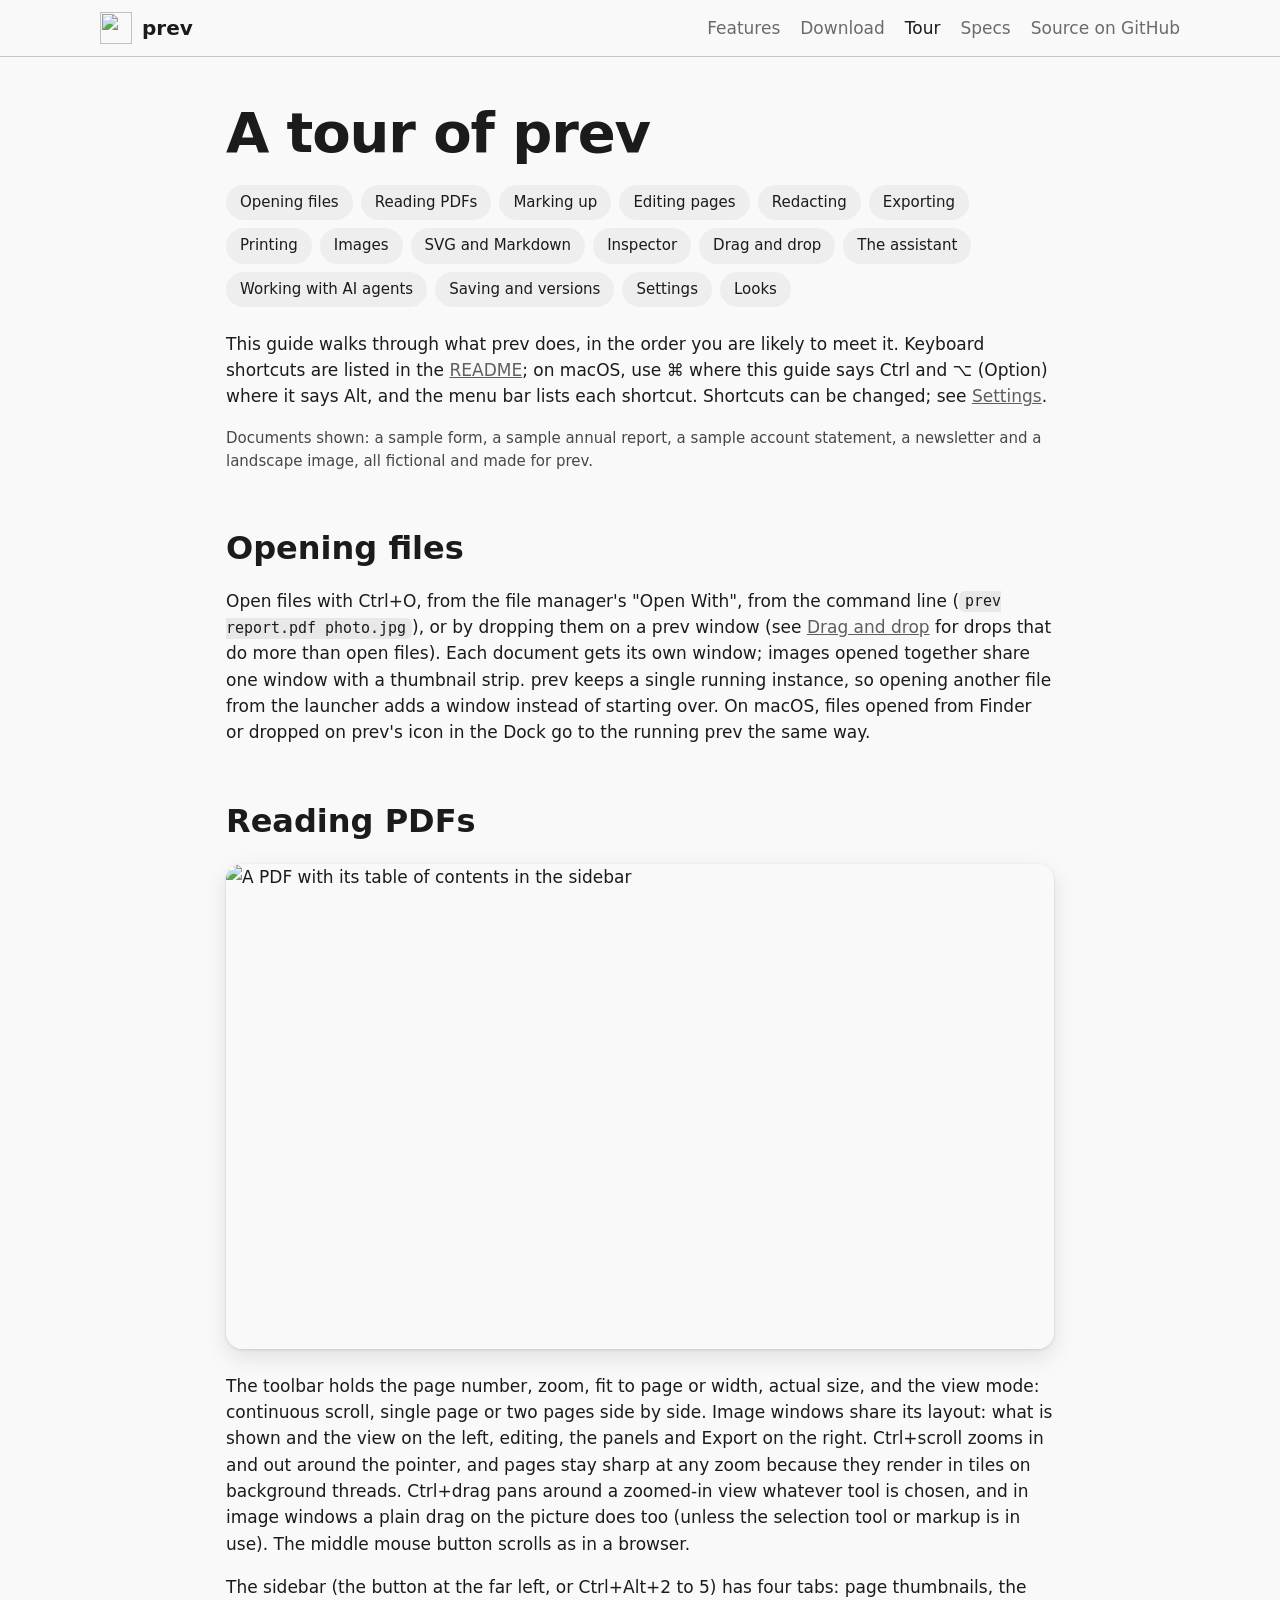
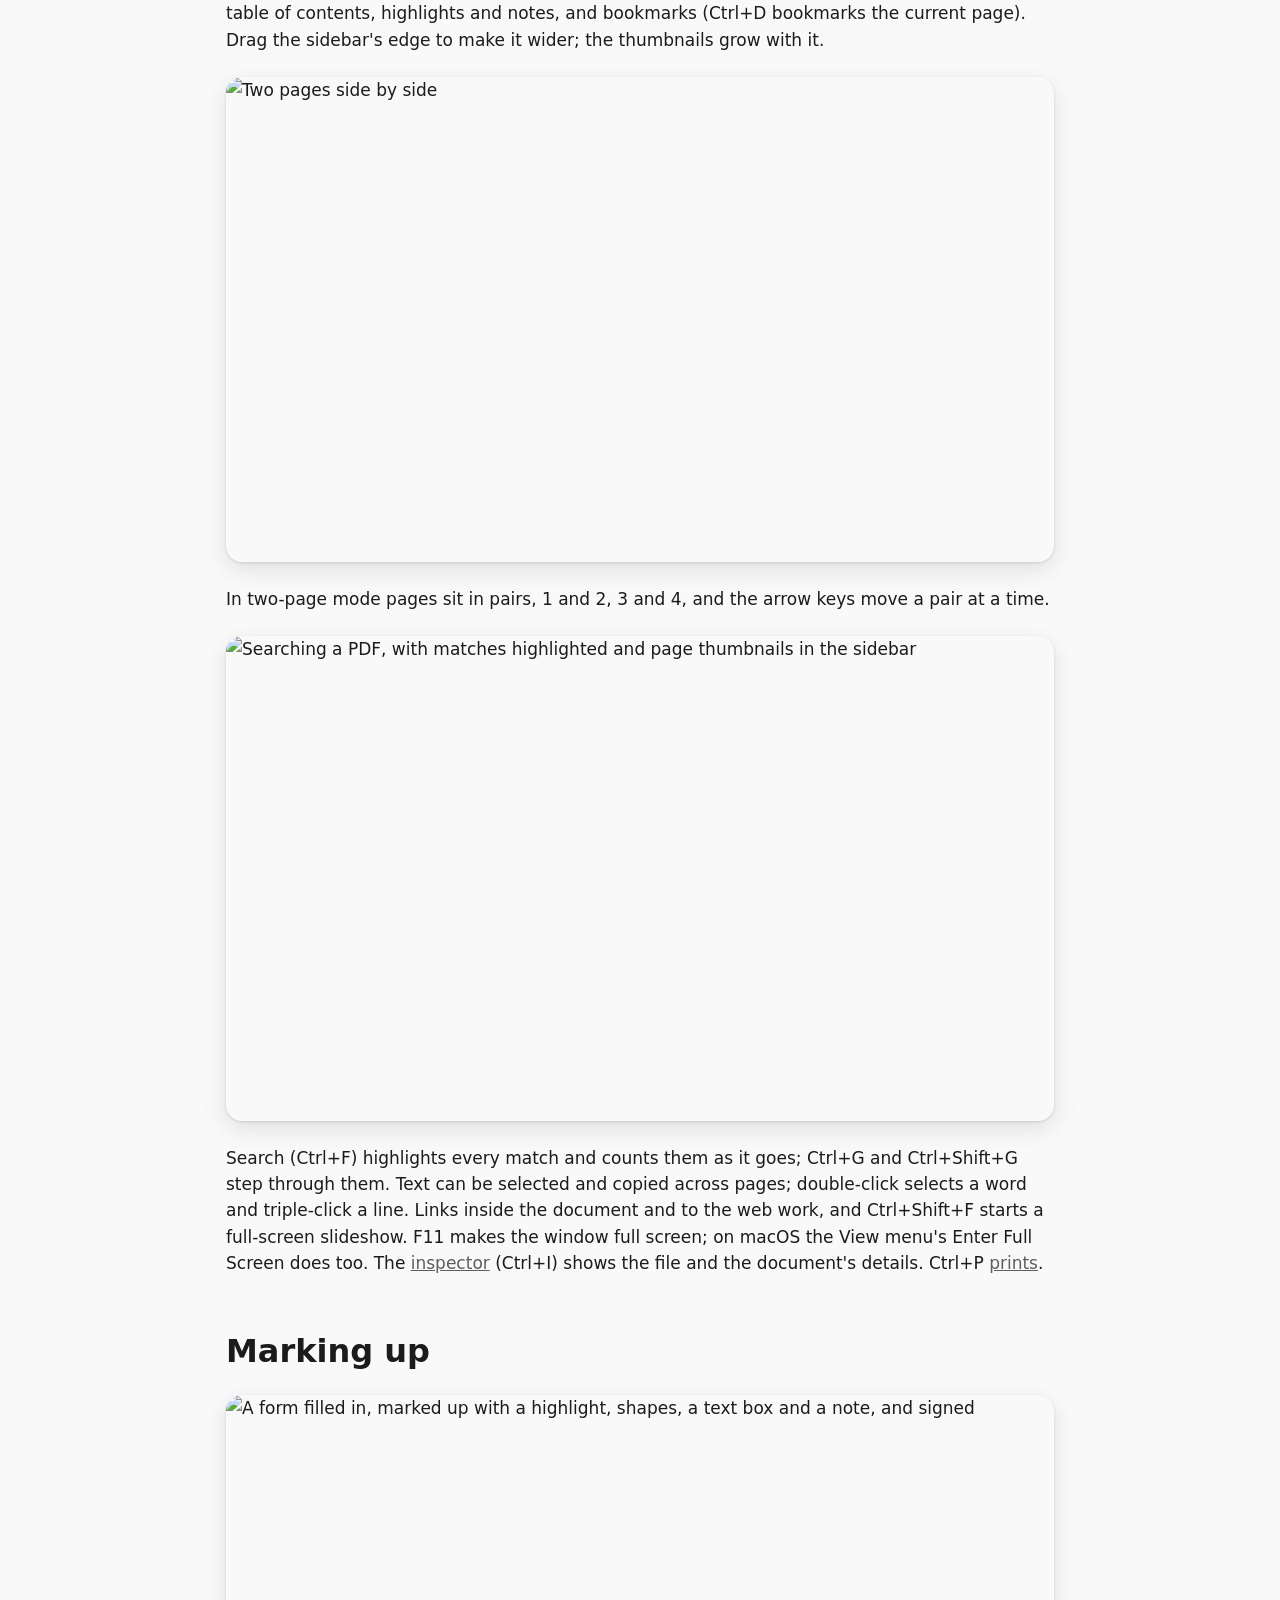
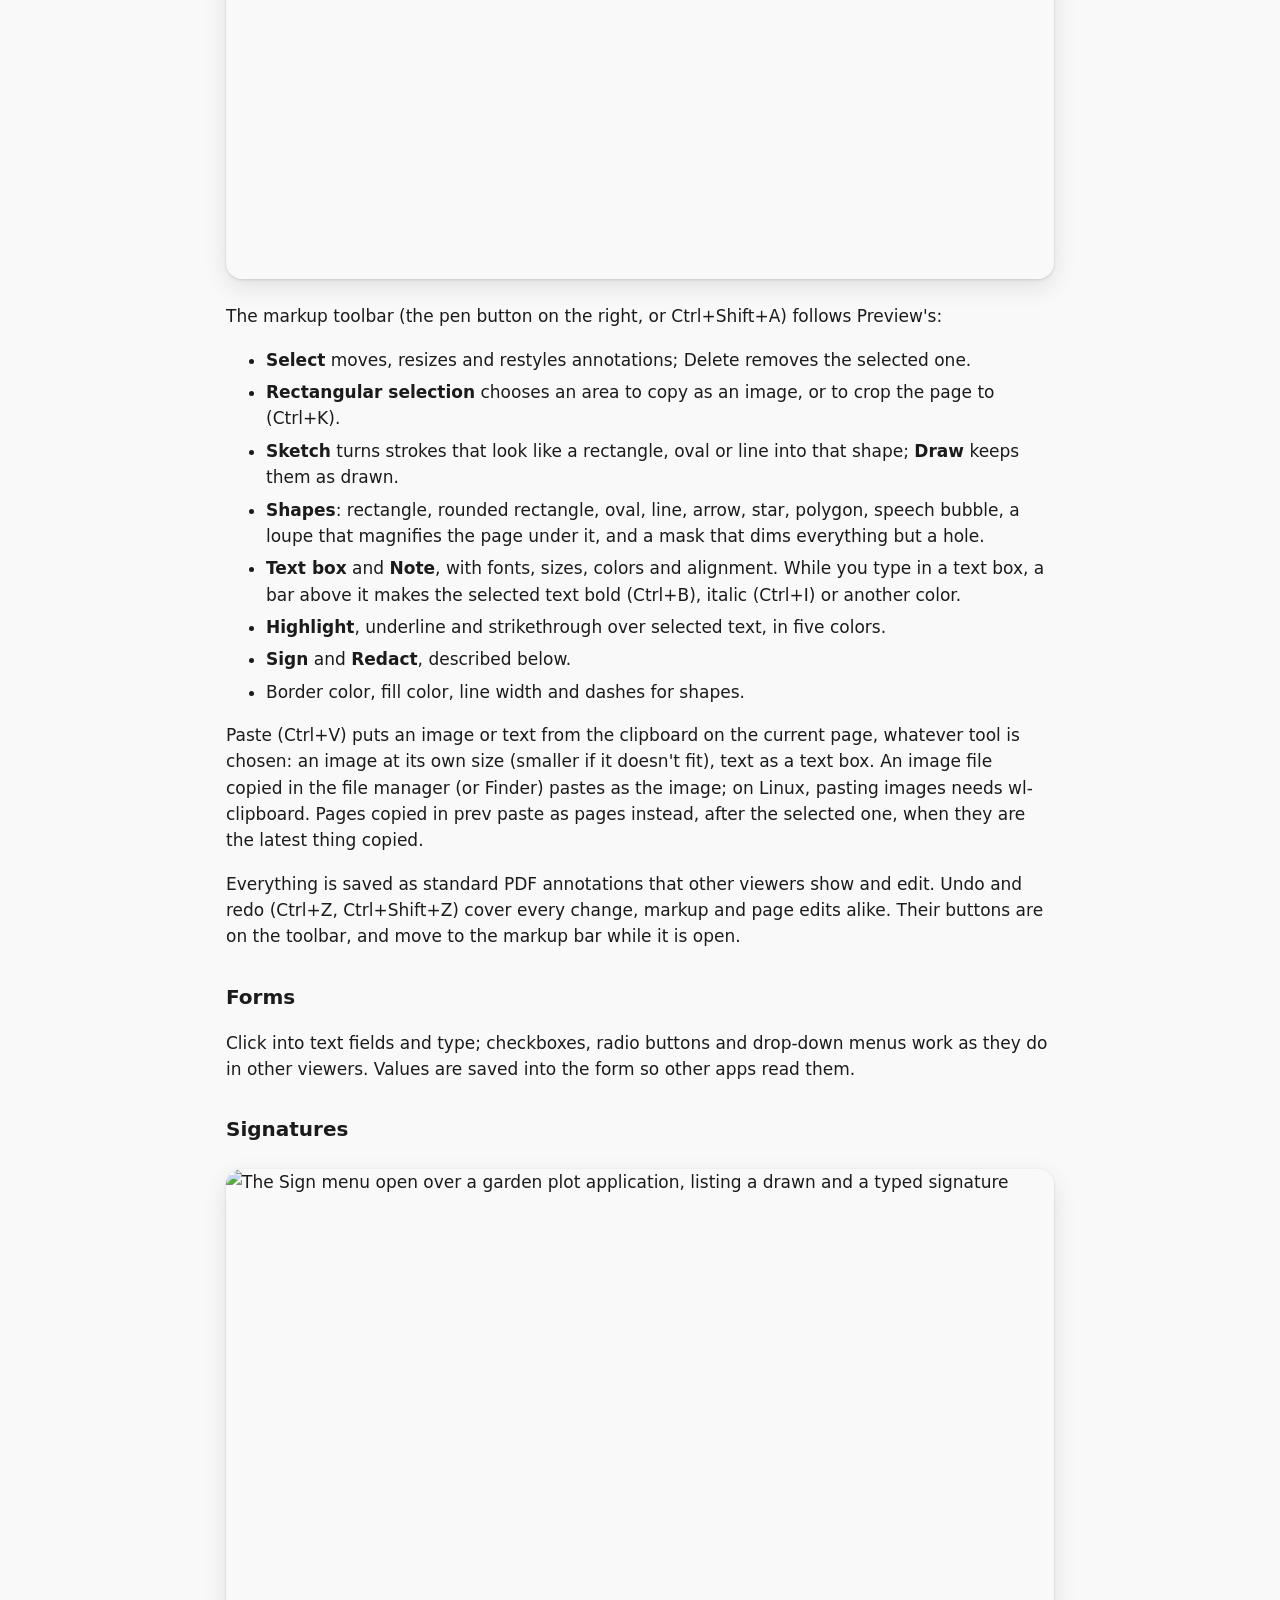
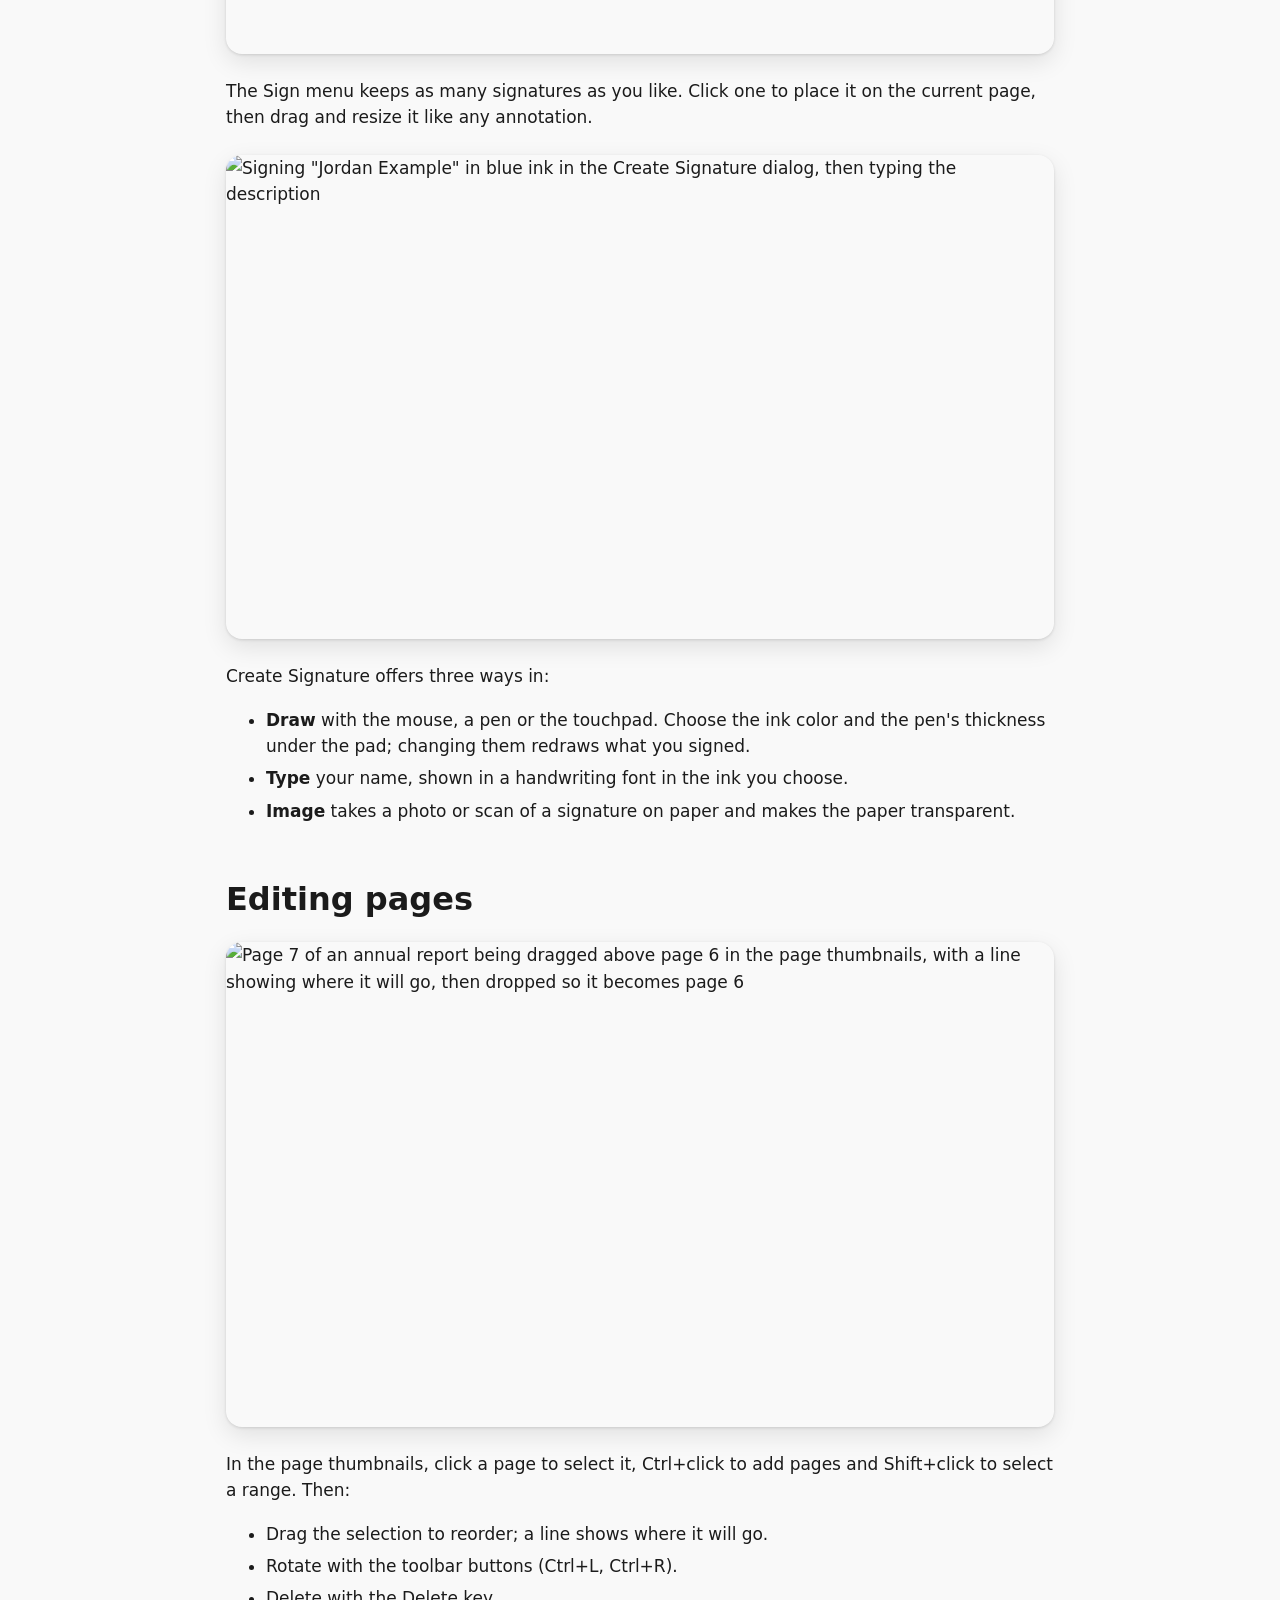
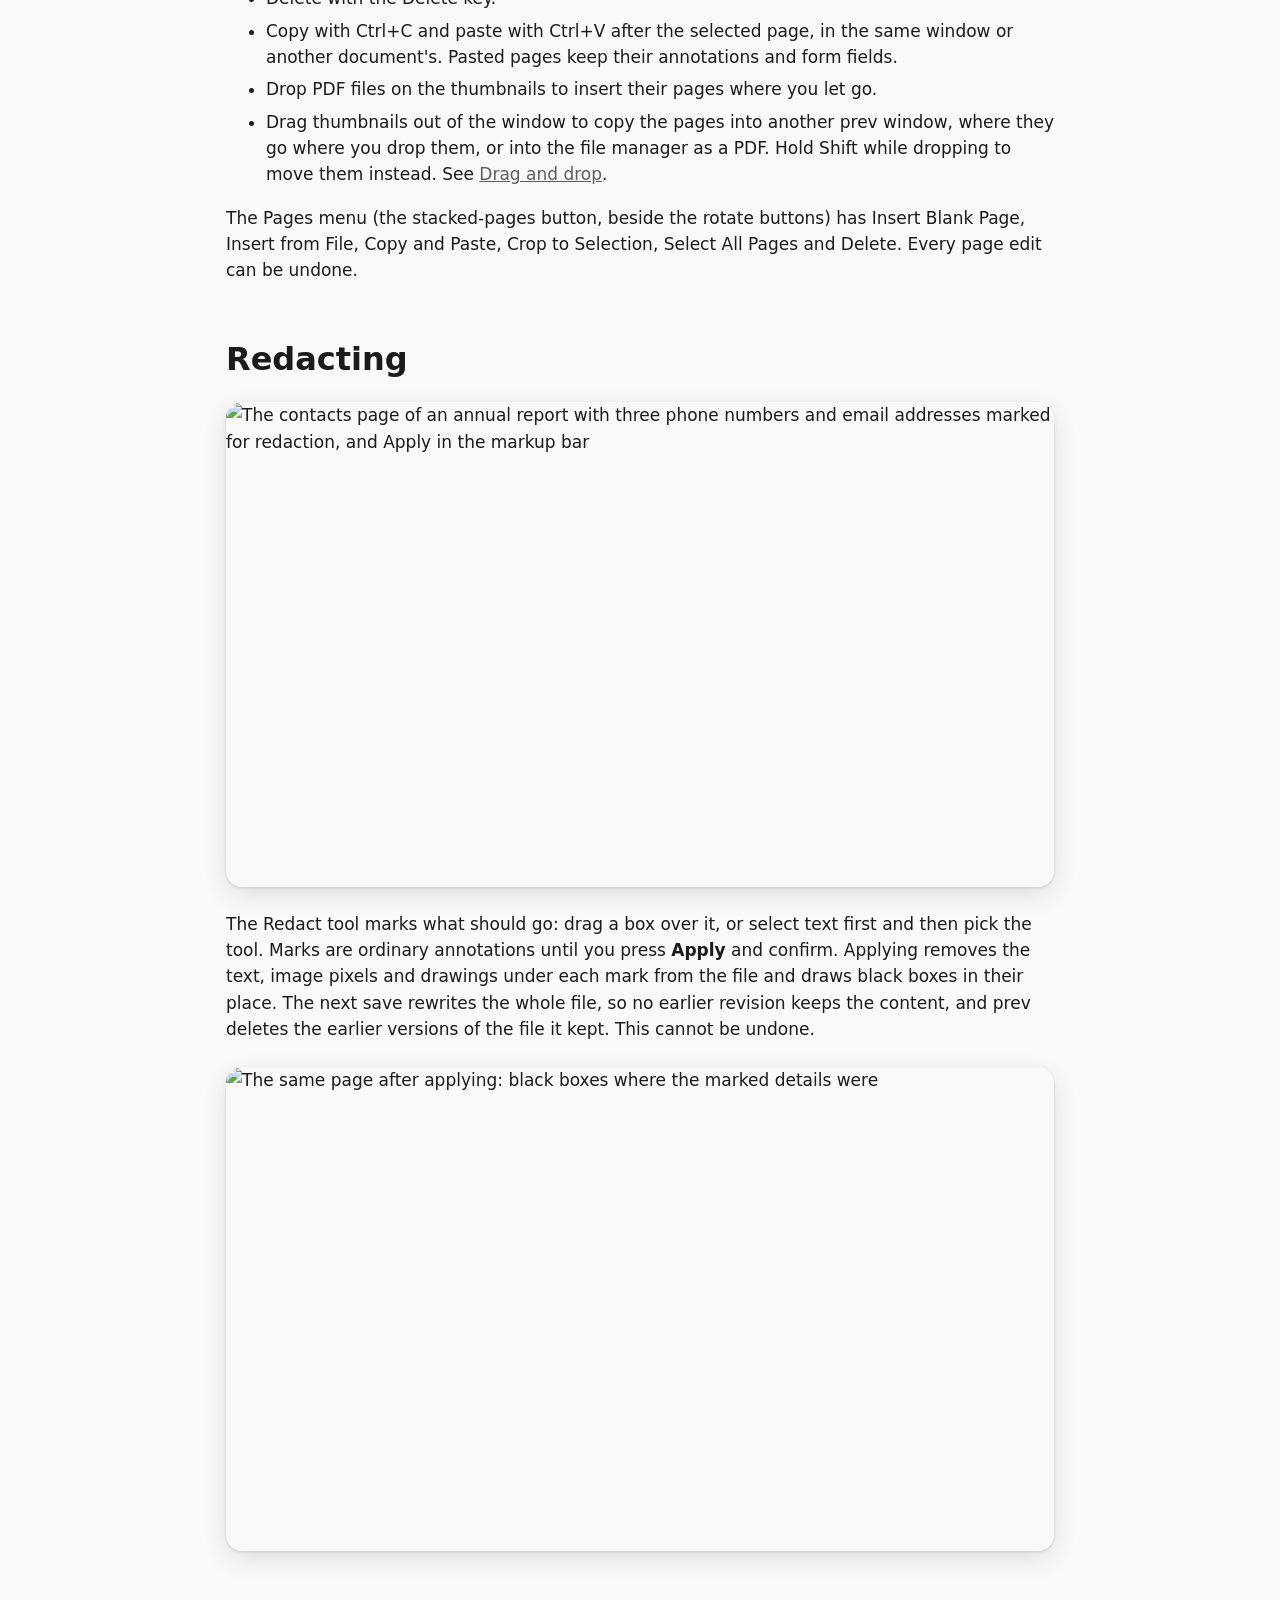
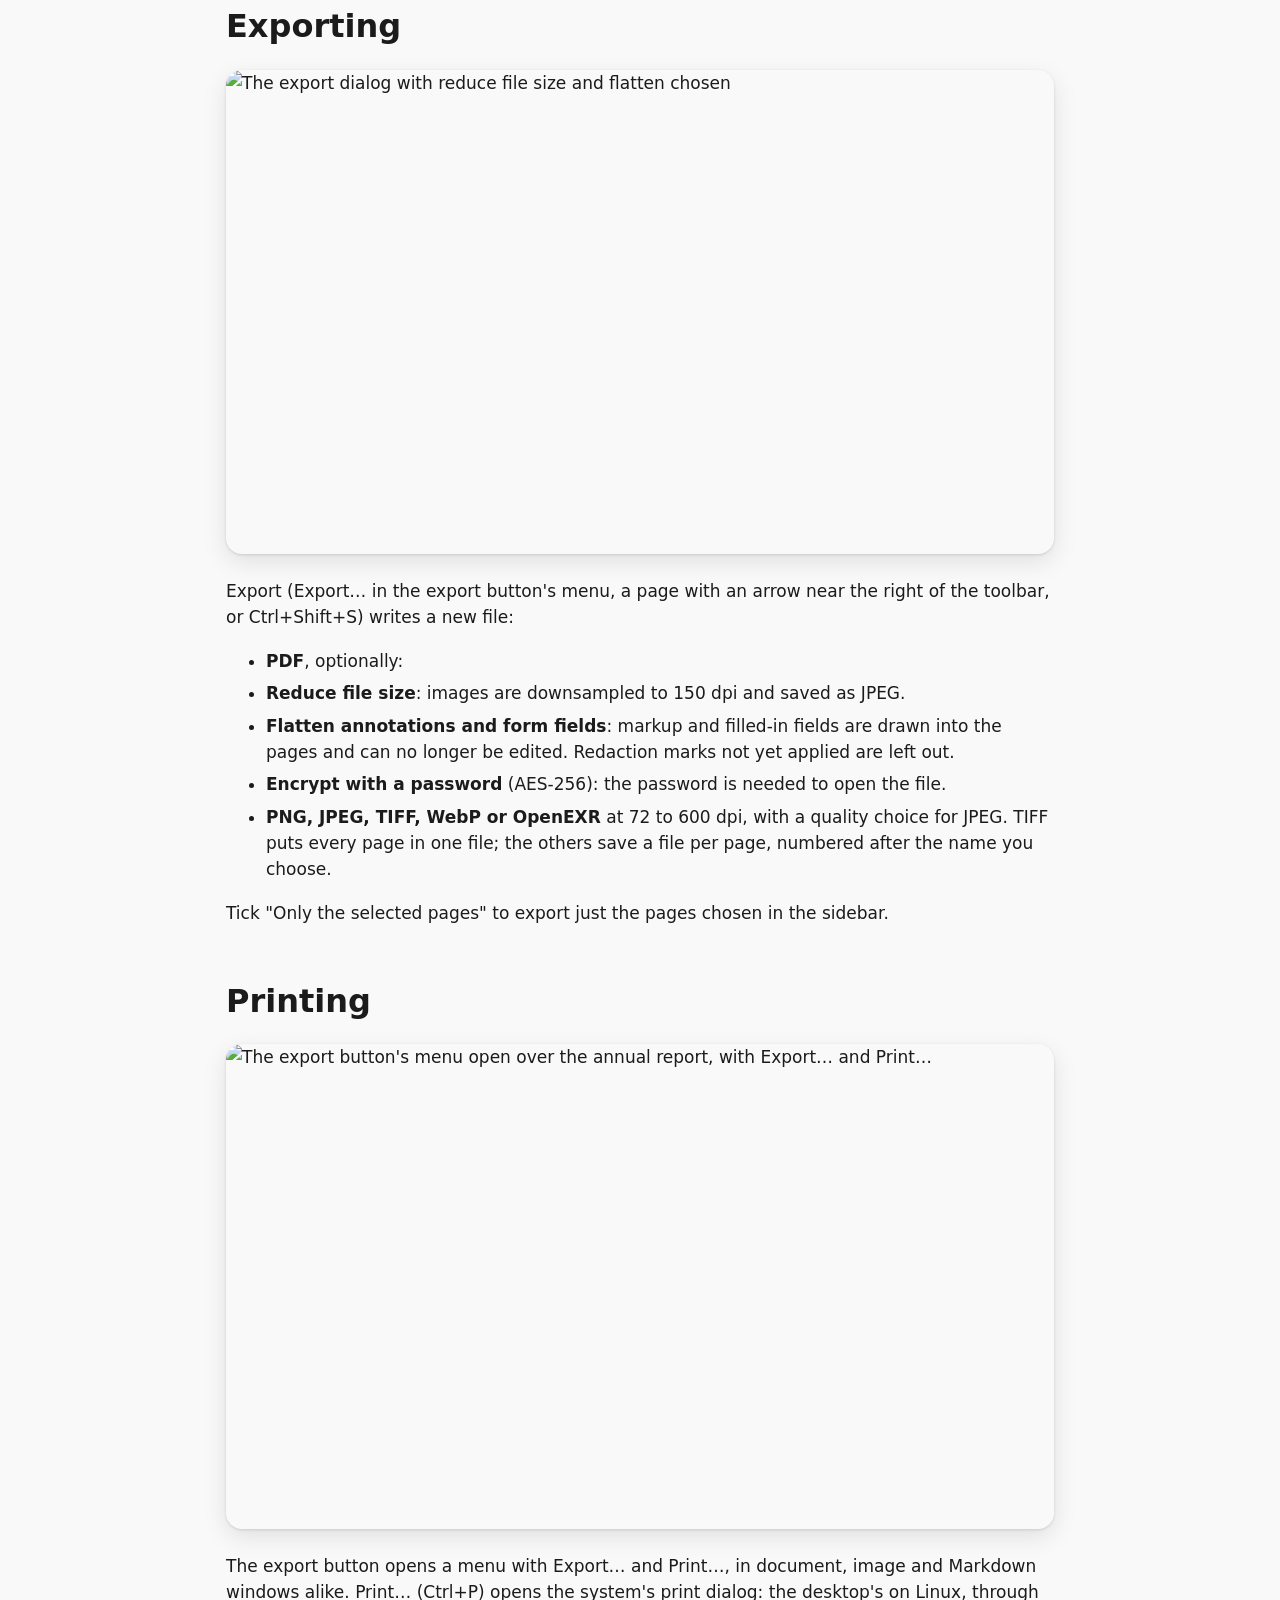
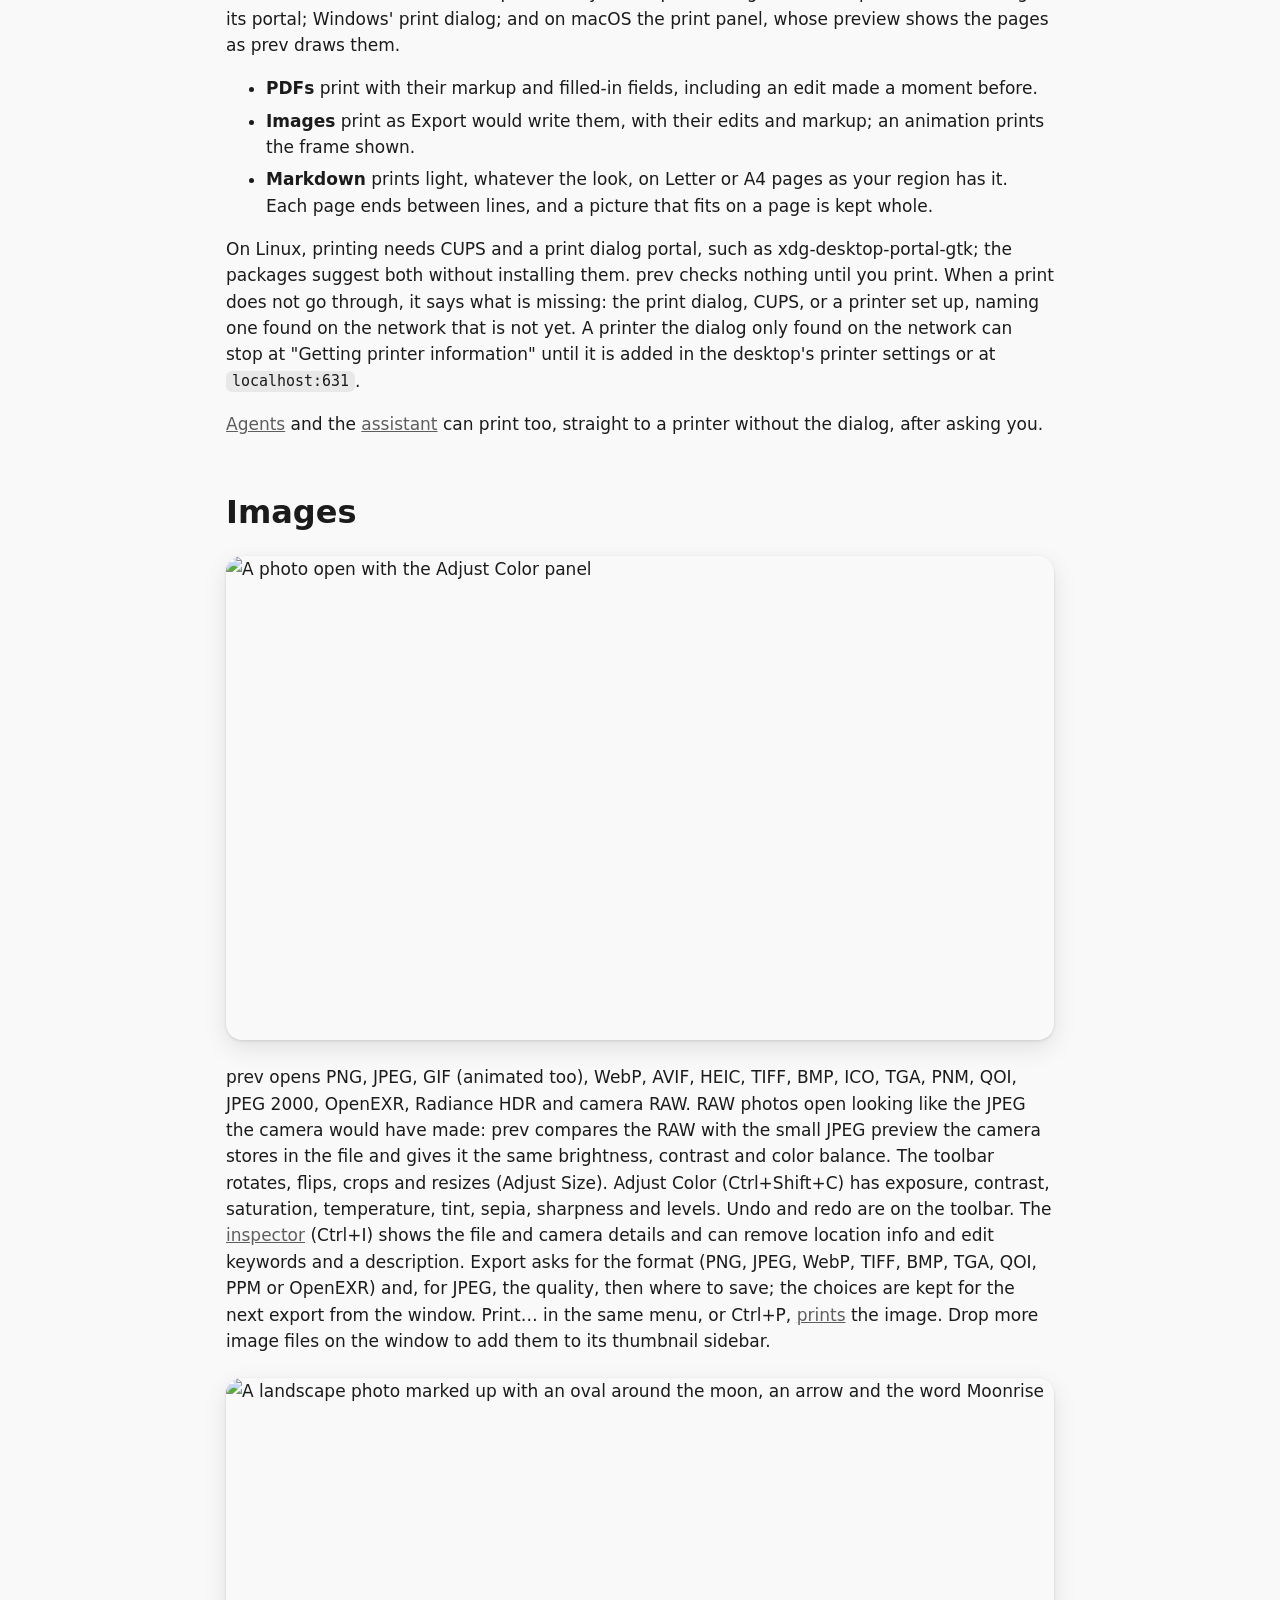
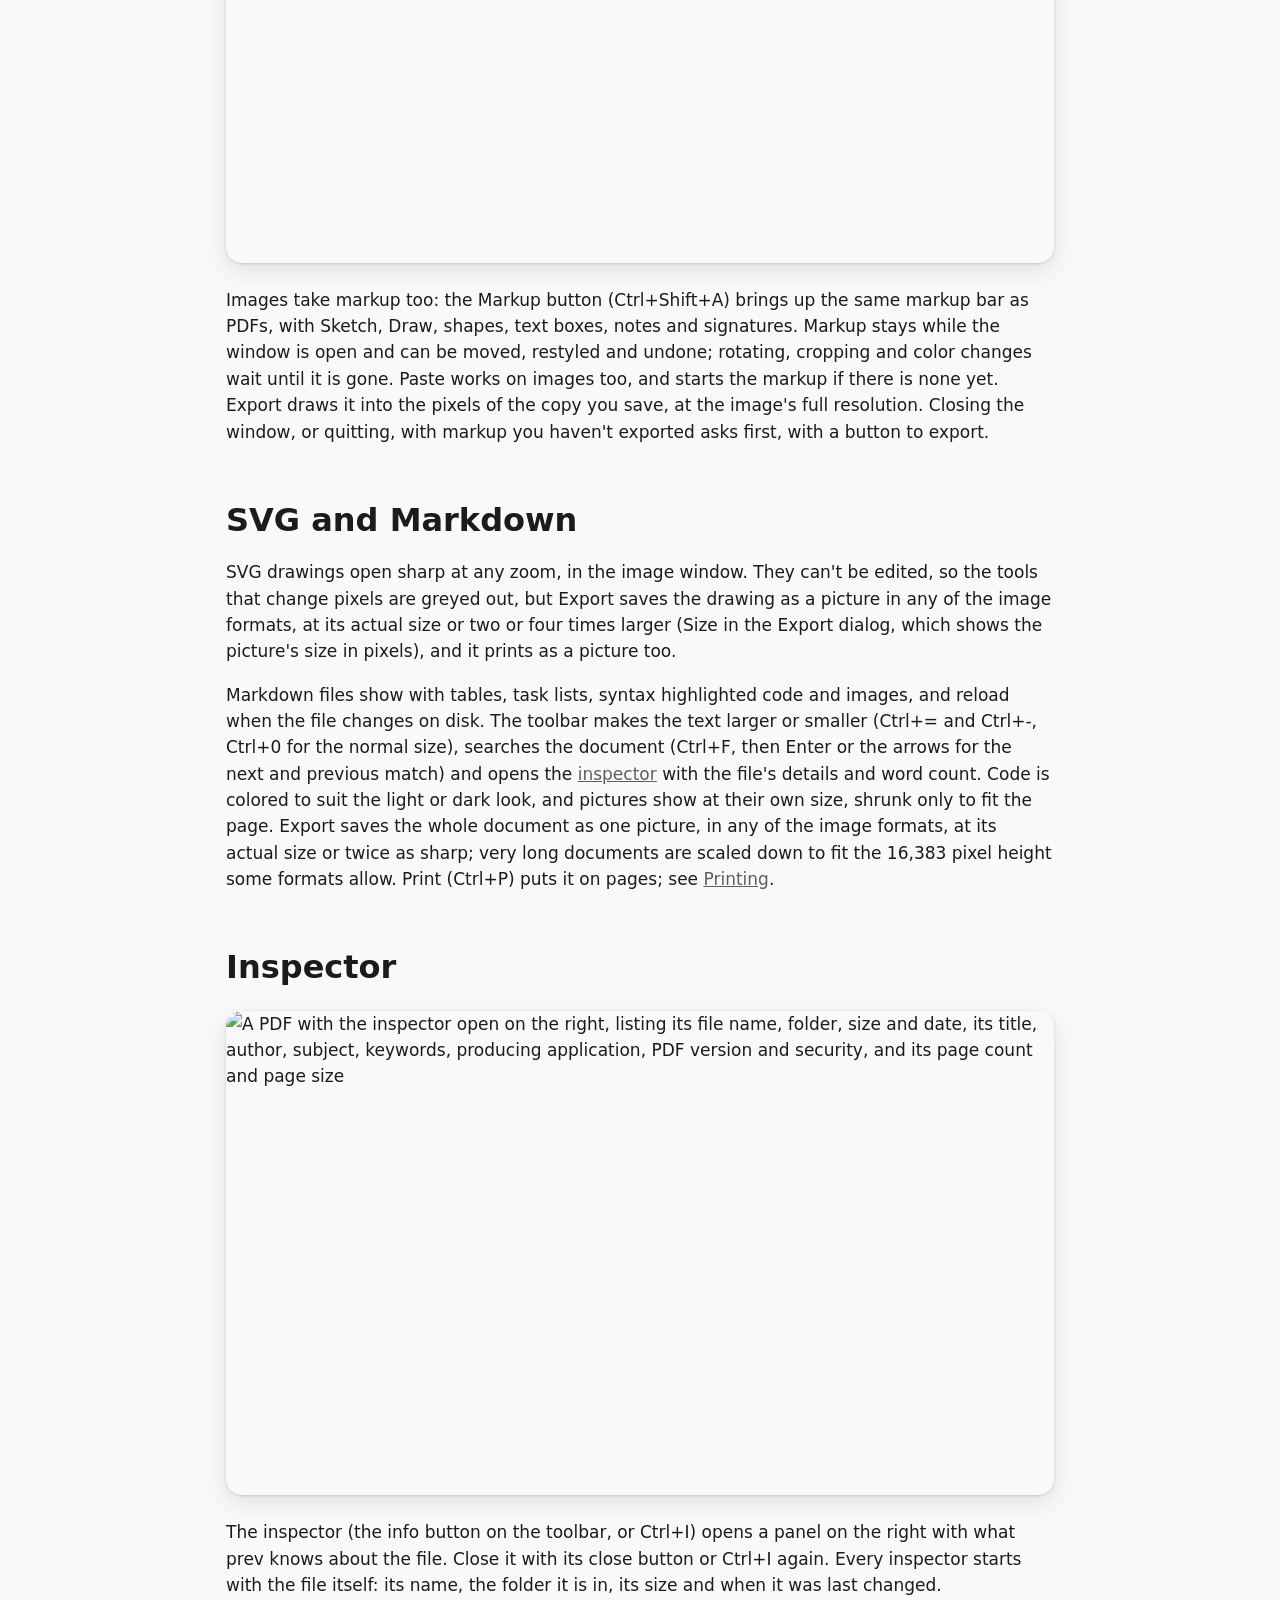
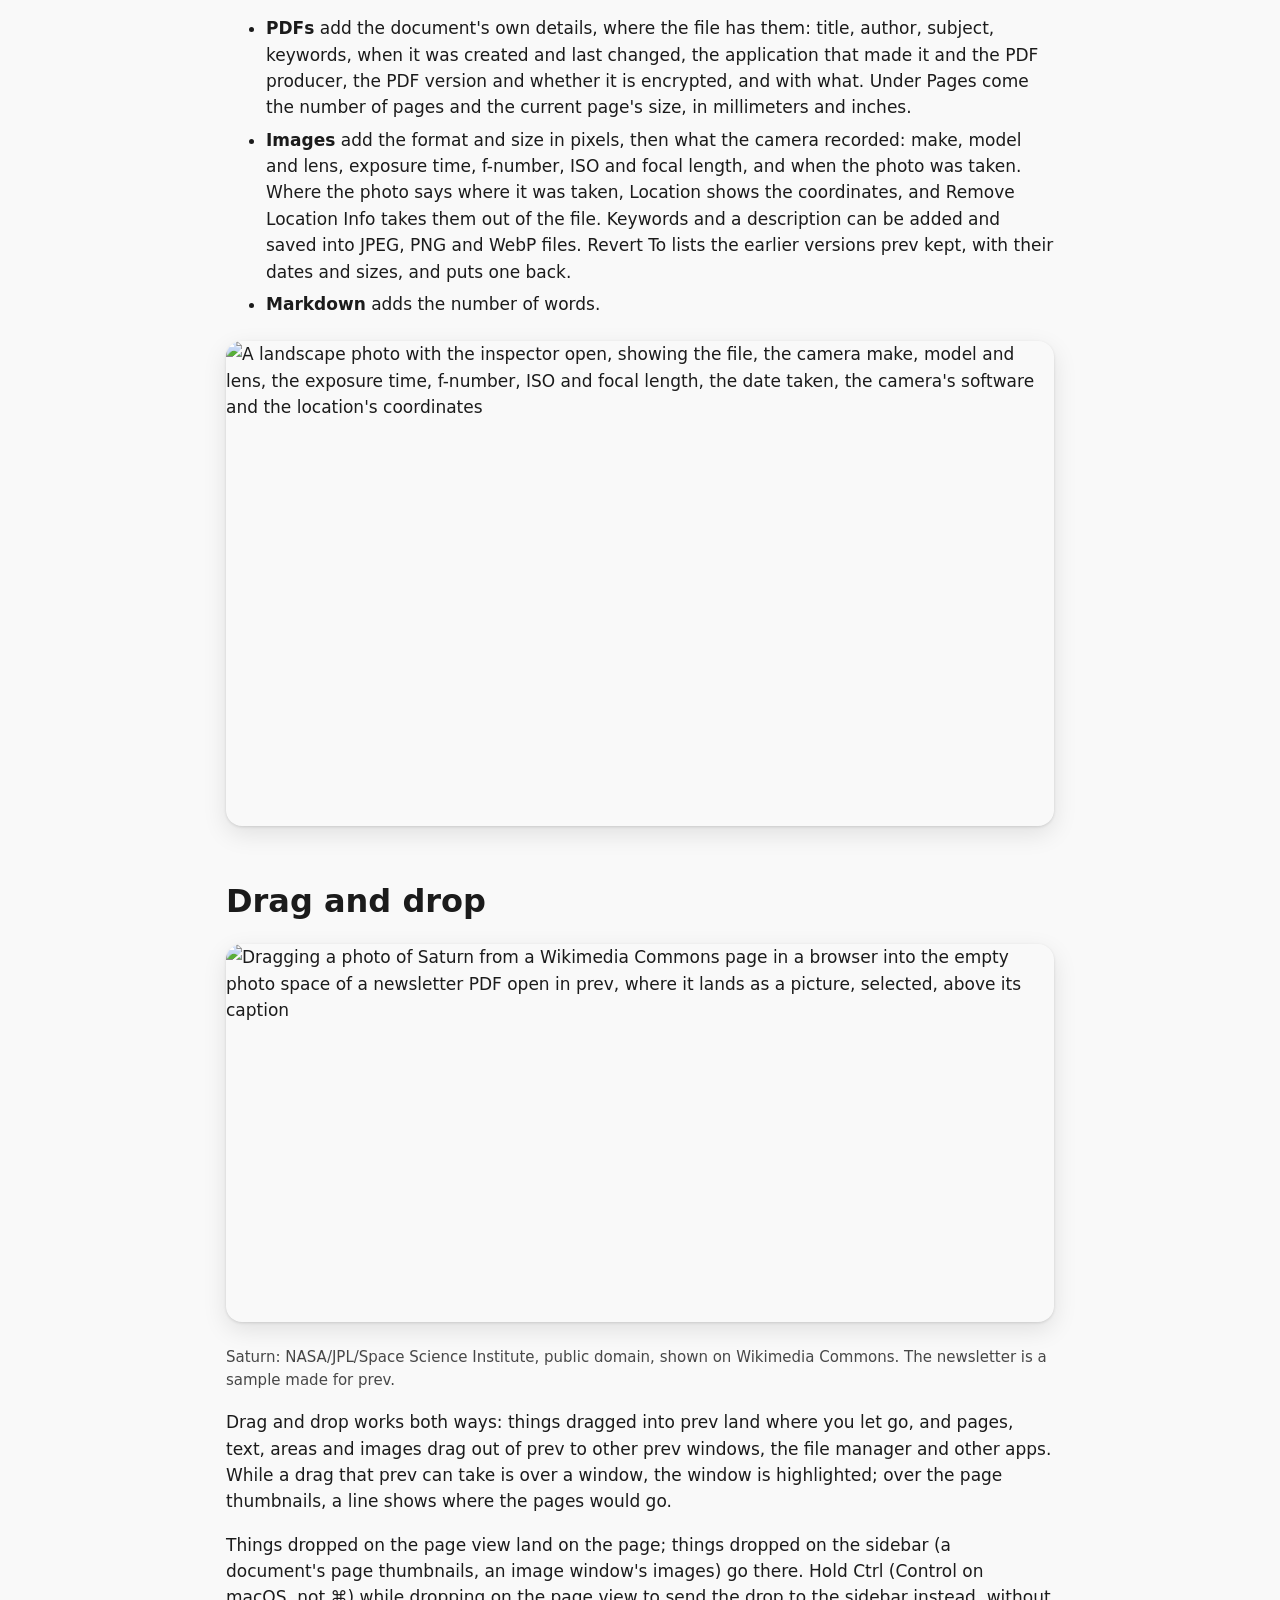
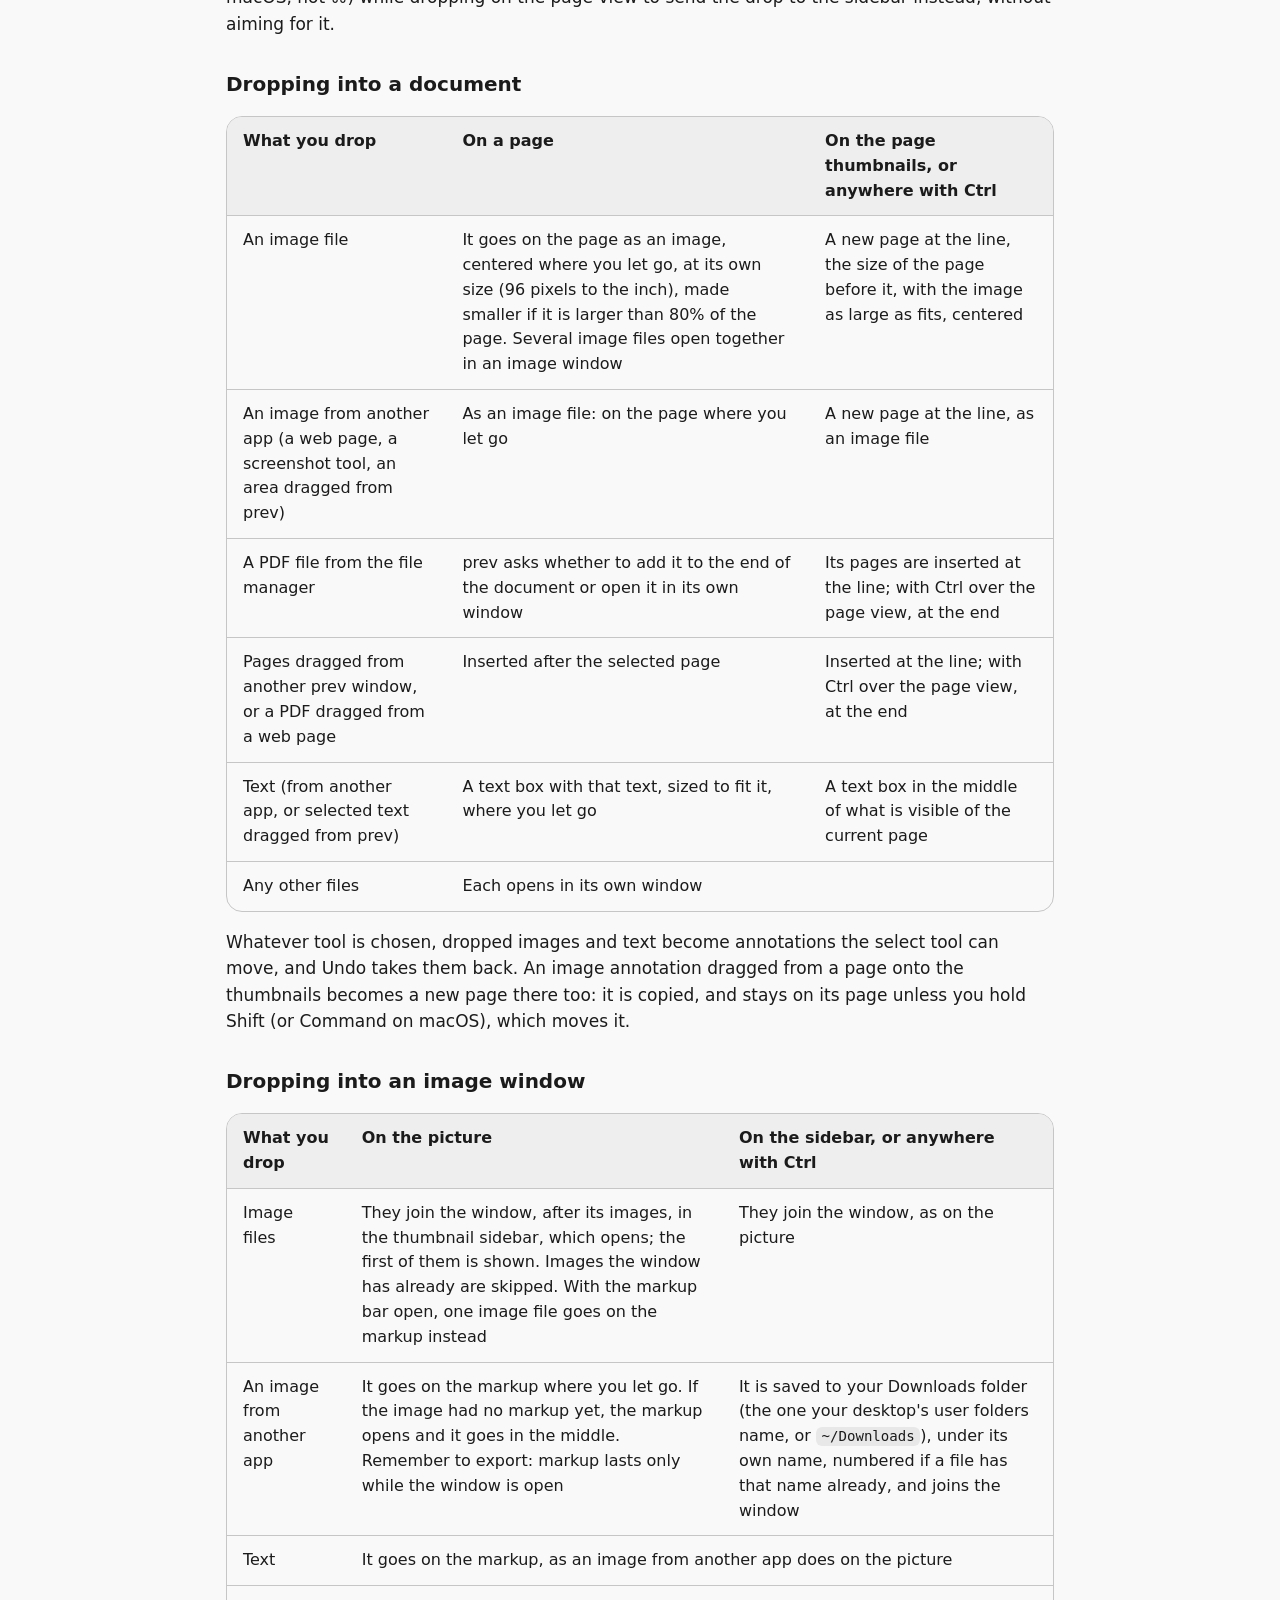
==== commit c144bc1f: "docs: retake every tour screenshot for 2.4.0 - Each shot and GIF shows 2.4.0's toolbar with its Open" ====
--- a/site/guide.html
+++ b/site/guide.html
@@ -159,7 +159,7 @@
 Insert Blank Page, Insert from File, Copy and Paste, Crop to Selection,
 Select All Pages and Delete. Every page edit can be undone.</p>
 <h2 id="redacting">Redacting</h2>
-<figure><img class="shot" src="screenshots/redaction.png" alt="A statement with the name and address, account and routing numbers and tax ID marked for redaction, and Apply in the markup bar" width="1360" height="796" loading="lazy"></figure>
+<figure><img class="shot" src="screenshots/redaction.png" alt="The contacts page of an annual report with three phone numbers and email addresses marked for redaction, and Apply in the markup bar" width="1360" height="796" loading="lazy"></figure>
 <p>The Redact tool marks what should go: drag a box over it, or select text
 first and then pick the tool. Marks are ordinary annotations until you
 press <strong>Apply</strong> and confirm. Applying removes the text, image pixels and
@@ -167,7 +167,7 @@
 place. The next save rewrites the whole file, so no earlier revision
 keeps the content, and prev deletes the earlier versions of the file it
 kept. This cannot be undone.</p>
-<figure><img class="shot" src="screenshots/redaction-applied.png" alt="The same statement after applying: black boxes where the marked details were" width="1360" height="796" loading="lazy"></figure>
+<figure><img class="shot" src="screenshots/redaction-applied.png" alt="The same page after applying: black boxes where the marked details were" width="1360" height="796" loading="lazy"></figure>
 <h2 id="exporting">Exporting</h2>
 <figure><img class="shot" src="screenshots/export.png" alt="The export dialog with reduce file size and flatten chosen" width="1360" height="796" loading="lazy"></figure>
 <p>Export (Export… in the export button's menu, a page with an arrow near
@@ -489,7 +489,7 @@
 added by its name. The Assistant tab lists the models added, with the one
 in use; the panel's menu under the field switches model at any time, even
 mid-chat, grouped by provider.</p>
-<figure><img class="shot" src="screenshots/settings-assistant.png" alt="The Assistant tab of Settings, listing a cloud model and a local model, with Ollama found running and its models ready to add" width="1360" height="791" loading="lazy"></figure>
+<figure><img class="shot" src="screenshots/settings-assistant.png" alt="The Assistant tab of Settings, listing a cloud model and a local model, with Ollama found running and its models ready to add" width="1360" height="796" loading="lazy"></figure>
 <h3 id="assistant-chat">Chatting</h3>
 <p>Type in the field and press Enter. The answer streams in as Markdown,
 with each tool the model uses as a line of its own, and a small picture
@@ -527,7 +527,7 @@
 prev, in the window in front. Allow is remembered; Don't Allow lasts until
 prev quits. Settings lists the agents you allowed, with Forget to be asked
 again, and <strong>Allow outside control</strong> turns all of it off.</p>
-<figure><img class="shot" src="screenshots/agent-connect.png" alt="prev asking: Allow Claude Code to control prev?, with Don't allow and Allow, over the annual report" width="1360" height="791" loading="lazy"></figure>
+<figure><img class="shot" src="screenshots/agent-connect.png" alt="prev asking: Allow Claude Code to control prev?, with Don't allow and Allow, over the annual report" width="1360" height="796" loading="lazy"></figure>
 <h3 id="agent-approval">Asking before an agent acts</h3>
 <p>Settings has a switch for each kind of thing an agent can do: read a
 file, change the view or a window, mark up, edit, sign, apply redactions,
@@ -564,7 +564,7 @@
   copies if asked. In Flatpak, the print dialog shows for you to
   finish.</li>
 </ul>
-<figure><img class="shot" src="screenshots/agent-point.png" alt="An agent pointing out the largest expense: the drip irrigation row of the budget's expenses table, outlined in the accent color" width="1360" height="791" loading="lazy"><figcaption>An agent showing you the largest expense as it tells you about it.</figcaption></figure>
+<figure><img class="shot" src="screenshots/agent-point.png" alt="An agent pointing out the largest expense: the drip irrigation row of the budget's expenses table, outlined in the accent color" width="1360" height="796" loading="lazy"><figcaption>An agent showing you the largest expense as it tells you about it.</figcaption></figure>
 <p>Agents work as you do: each change saves by itself and is one step of
 Undo, so you can take back what an agent did.</p>
 <h2 id="saving-and-versions">Saving and versions</h2>
@@ -576,7 +576,7 @@
 unless the settings say otherwise. For images, the inspector's Revert To
 list puts an earlier version back; Revert To for PDFs is still to come.</p>
 <h2 id="settings">Settings</h2>
-<figure><img class="shot" src="screenshots/settings.png" alt="The Appearance tab of Settings: light or dark, the accent color, and how windows look" width="1360" height="791" loading="lazy"></figure>
+<figure><img class="shot" src="screenshots/settings.png" alt="The Appearance tab of Settings: light or dark, the accent color, and how windows look" width="1360" height="796" loading="lazy"></figure>
 <p>Settings opens over the current window, from the gear button at the end
 of the toolbar or Ctrl+,. Close it with its close button, Escape or a
 click outside it. Changes apply to every window at once. Its five tabs
@@ -640,7 +640,7 @@
 <li><strong>Storage</strong>: where prev keeps signatures, version history and
   bookmarks.</li>
 </ul>
-<figure><img class="shot" src="screenshots/default-app.png" alt="The General tab of Settings, with the languages and Default app: a green dot beside Make Default and the line 41 of 41 file types open with prev" width="1360" height="791" loading="lazy"></figure>
+<figure><img class="shot" src="screenshots/default-app.png" alt="The General tab of Settings, with the languages and Default app: a green dot beside Make Default and the line 41 of 41 file types open with prev" width="1360" height="796" loading="lazy"></figure>
 <figure class="states"><img class="shot" src="screenshots/default-app-states.png" alt="The Default app row three times: a red dot with 0 of 41 file types, an amber dot with 3 of 41, and a green dot with 41 of 41" width="520" height="349" loading="lazy"><figcaption>None, some and all of prev's file types opening with prev.</figcaption></figure>
 <p>Keyboard shortcuts can be changed in the <code>[keys]</code> table of the settings
 file, <code>prev.toml</code>; the Settings dialog has no place for them. The
@@ -689,7 +689,7 @@
 Hyprland, niri and river, the toolbar ends with a button that closes the
 window, and a window with no file open has one in its corner.</p>
 <figure><img class="shot plain" src="screenshots/platforms/windows-markup.png" alt="prev on Windows 11 with the garden plot application filled in and signed" width="1346" height="843" loading="lazy"></figure>
-<figure><img class="shot plain" src="screenshots/platforms/macos-image-markup.png" alt="prev on macOS, below its menu bar, with a landscape photo marked up" width="1212" height="913" loading="lazy"></figure>
+<figure><img class="shot plain" src="screenshots/platforms/macos-image-markup.png" alt="prev on macOS, below its menu bar, with a landscape photo marked up" width="1212" height="921" loading="lazy"></figure>
 </main>
 
 <footer>
